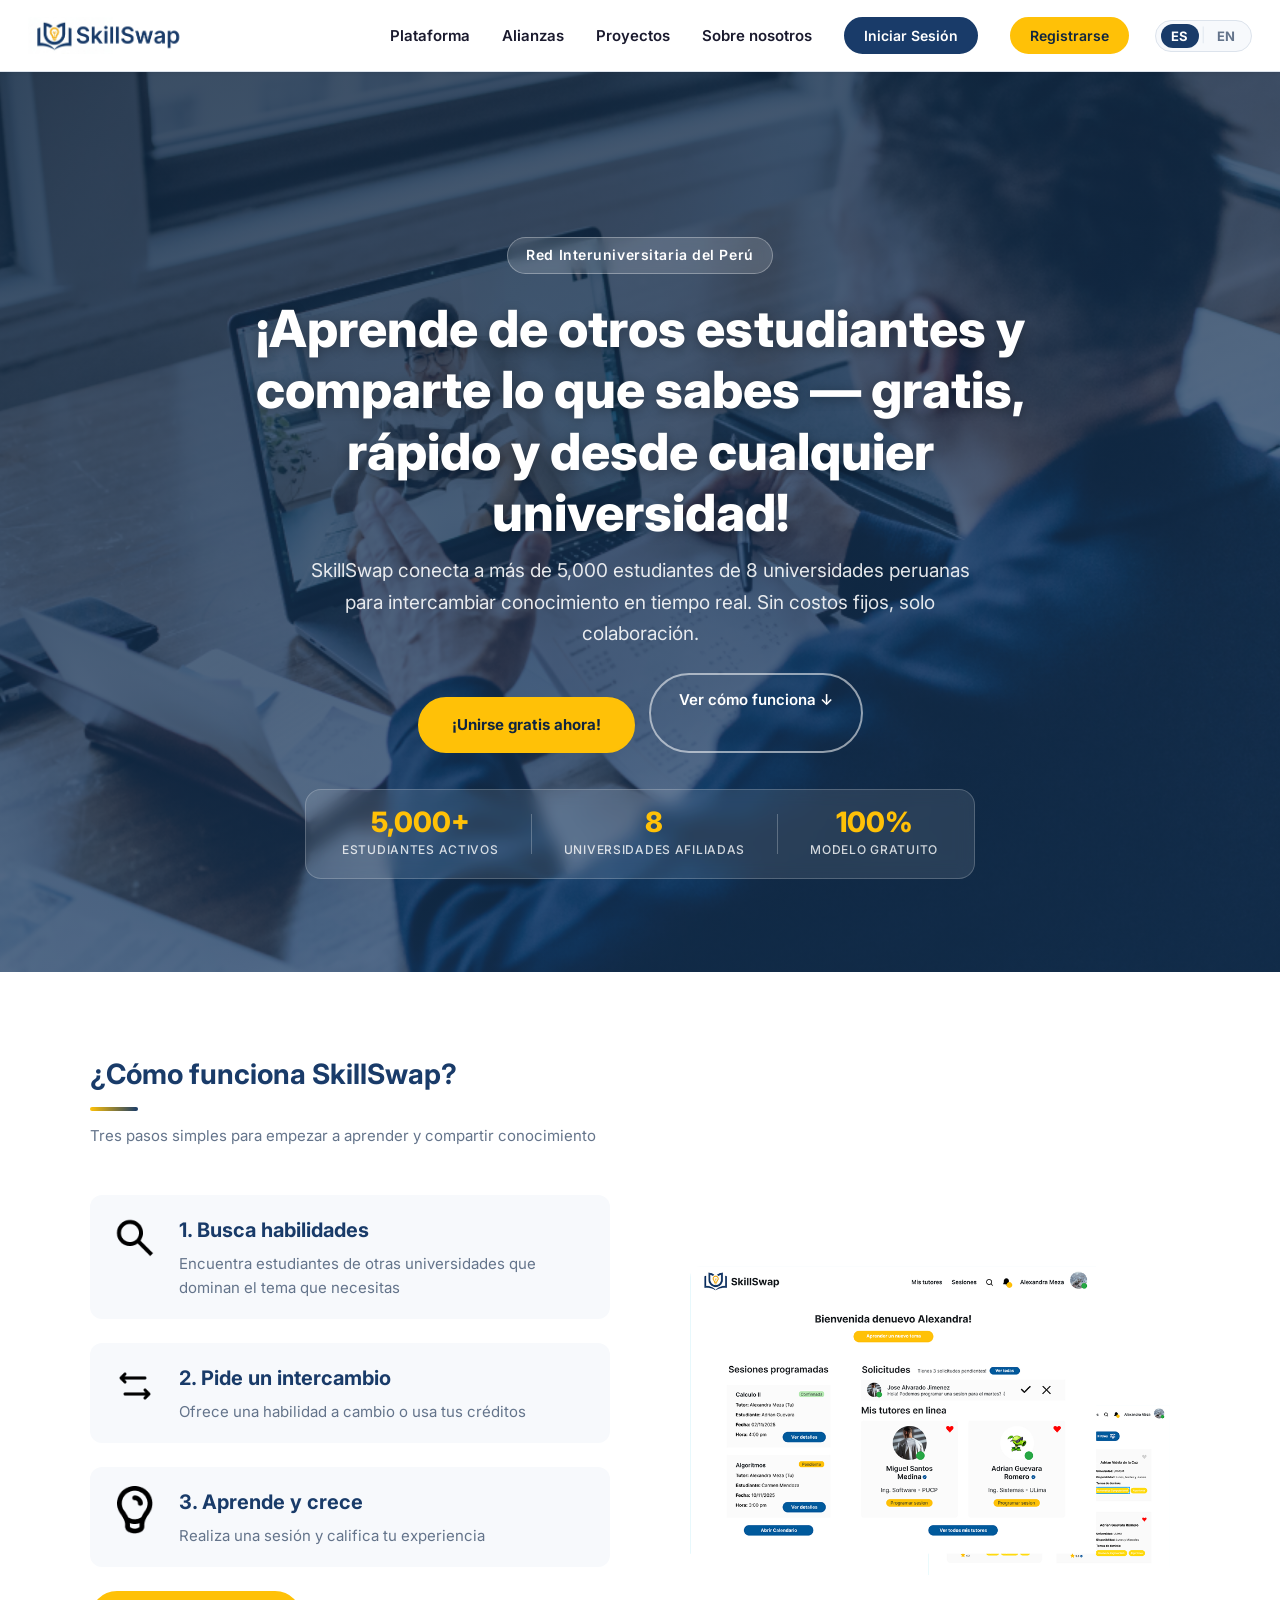
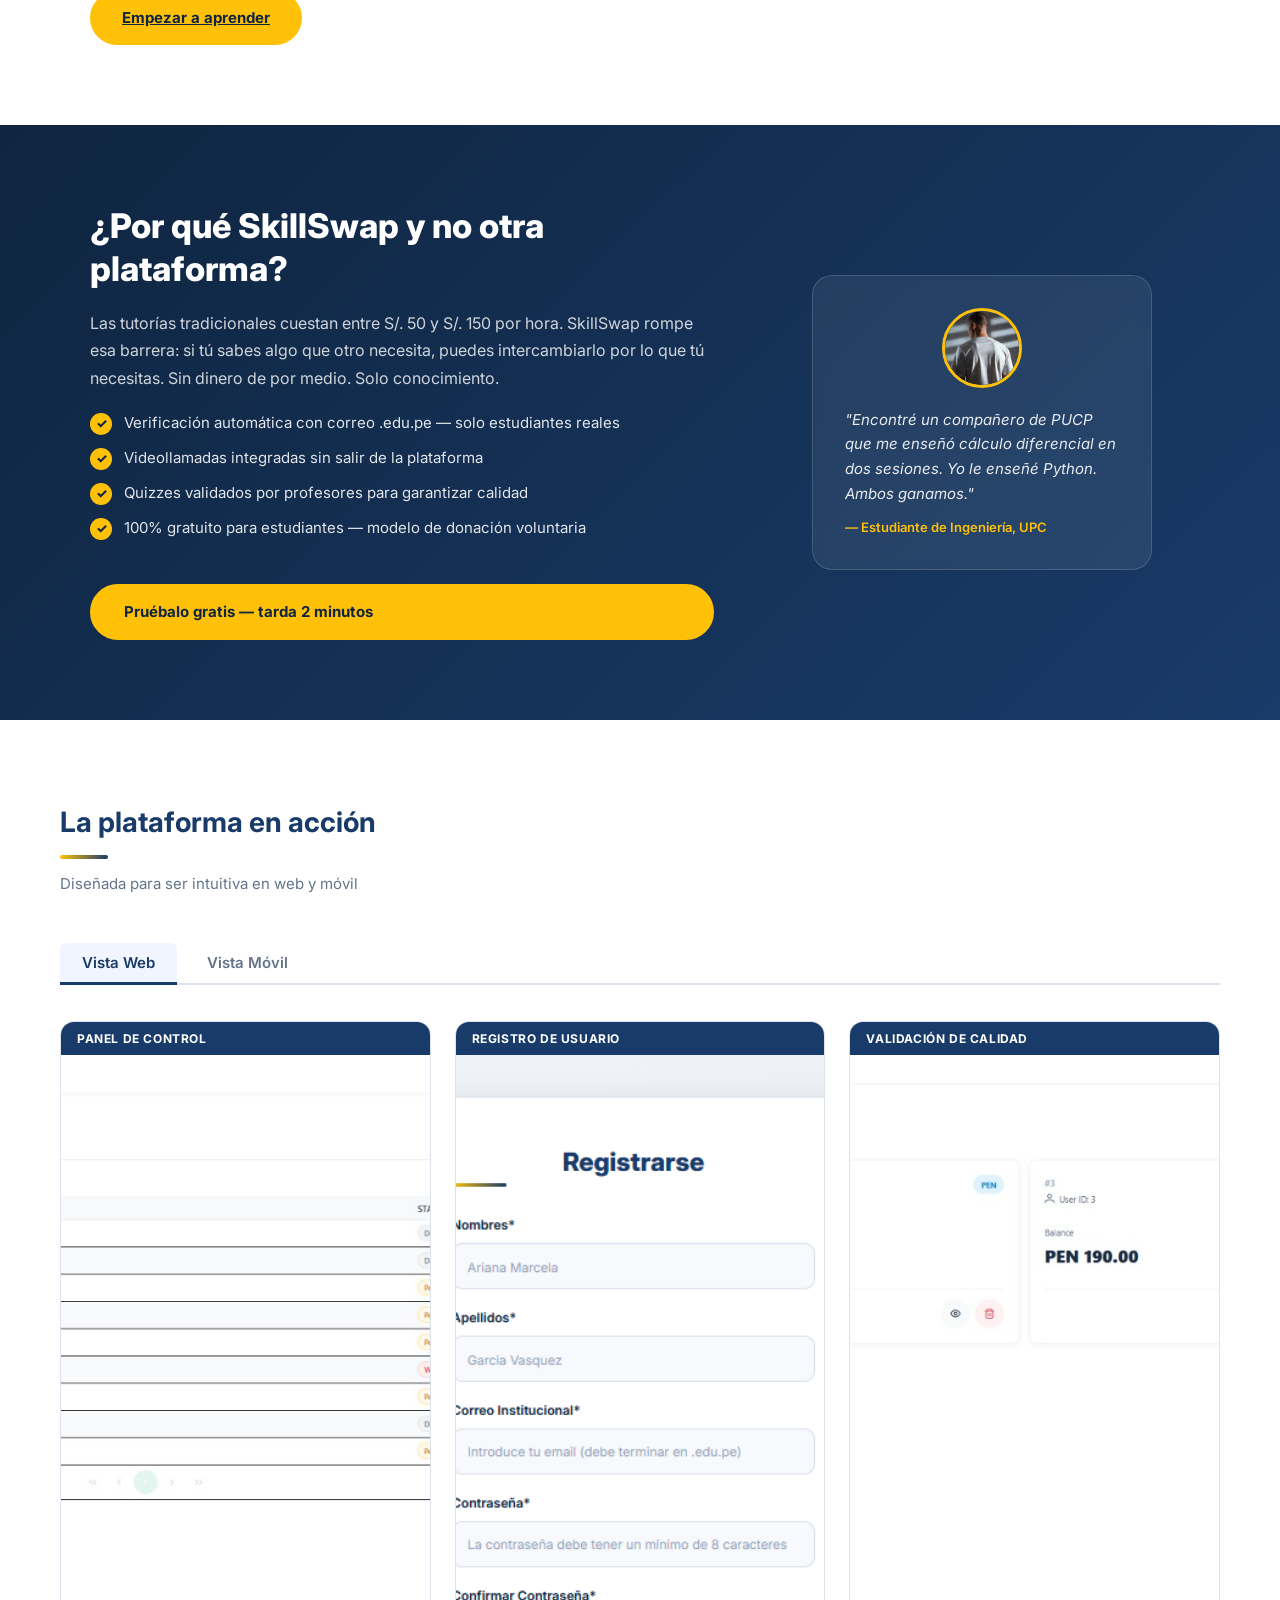
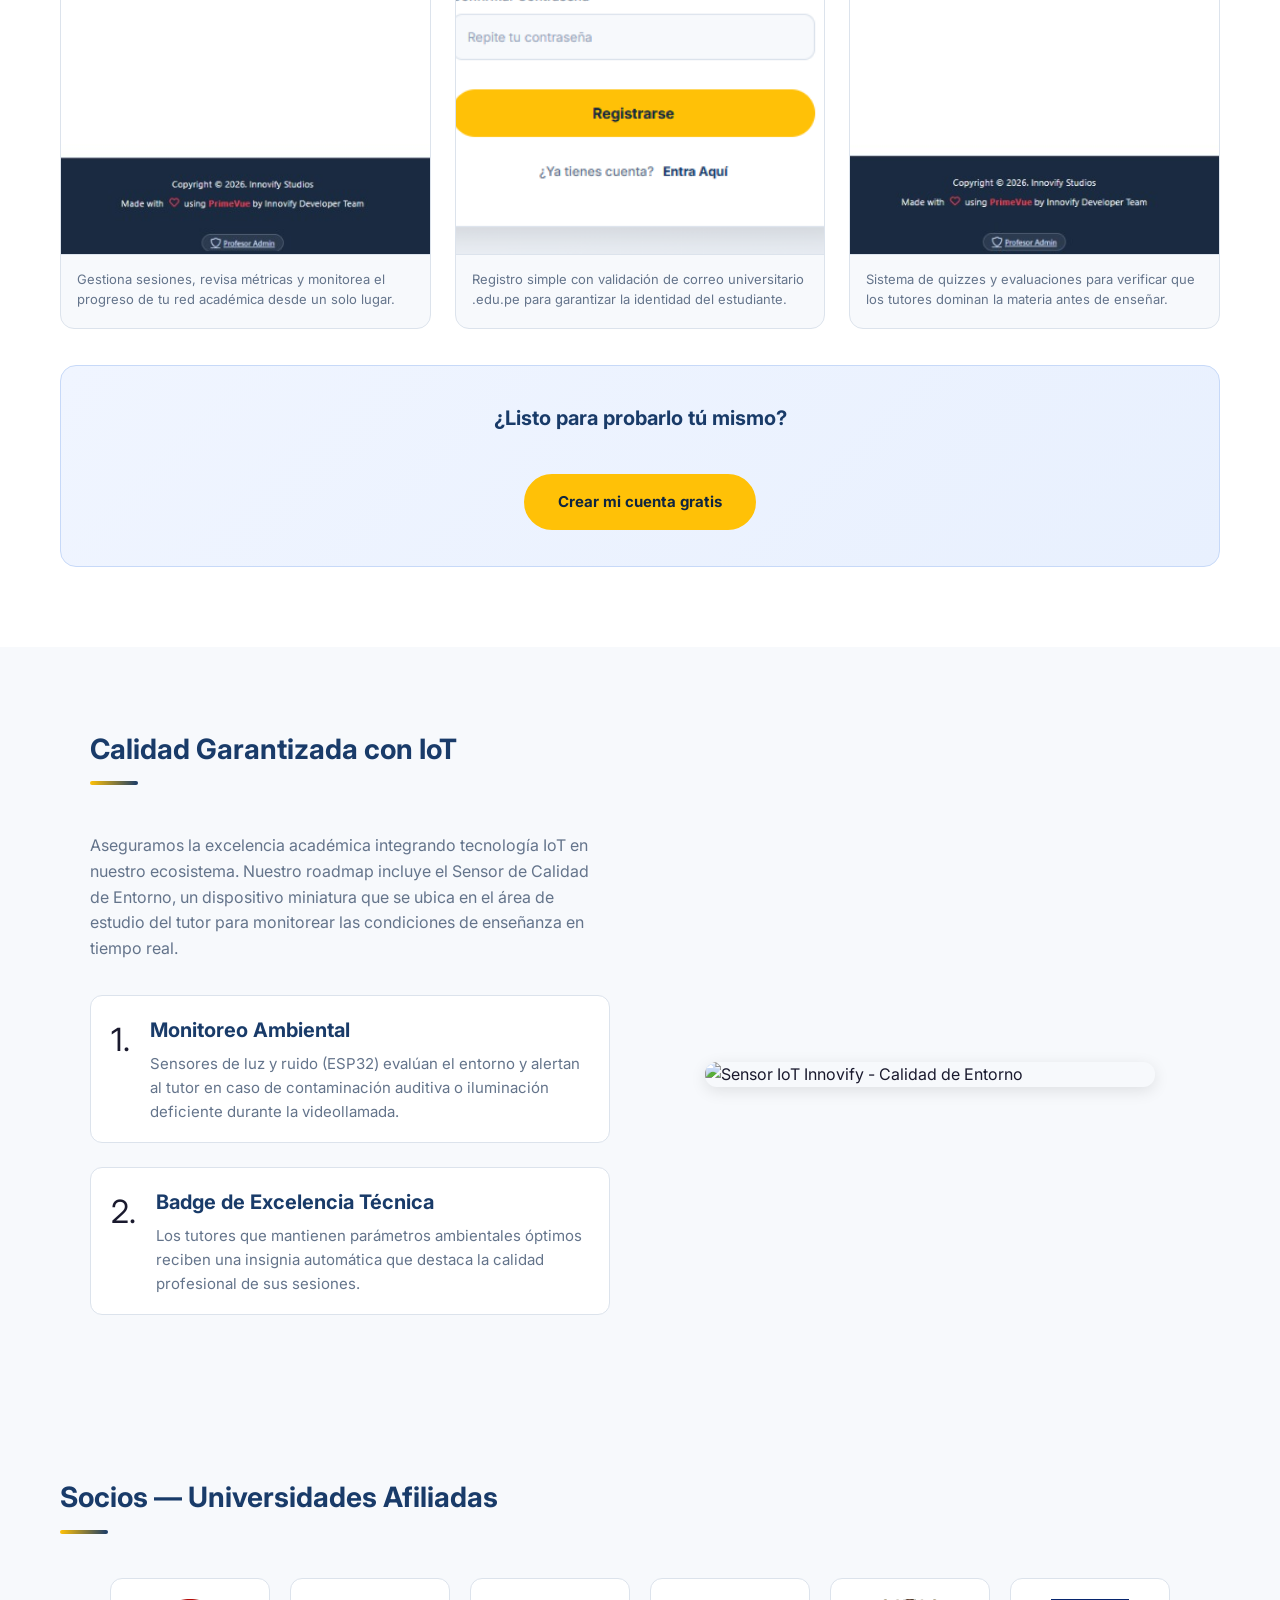
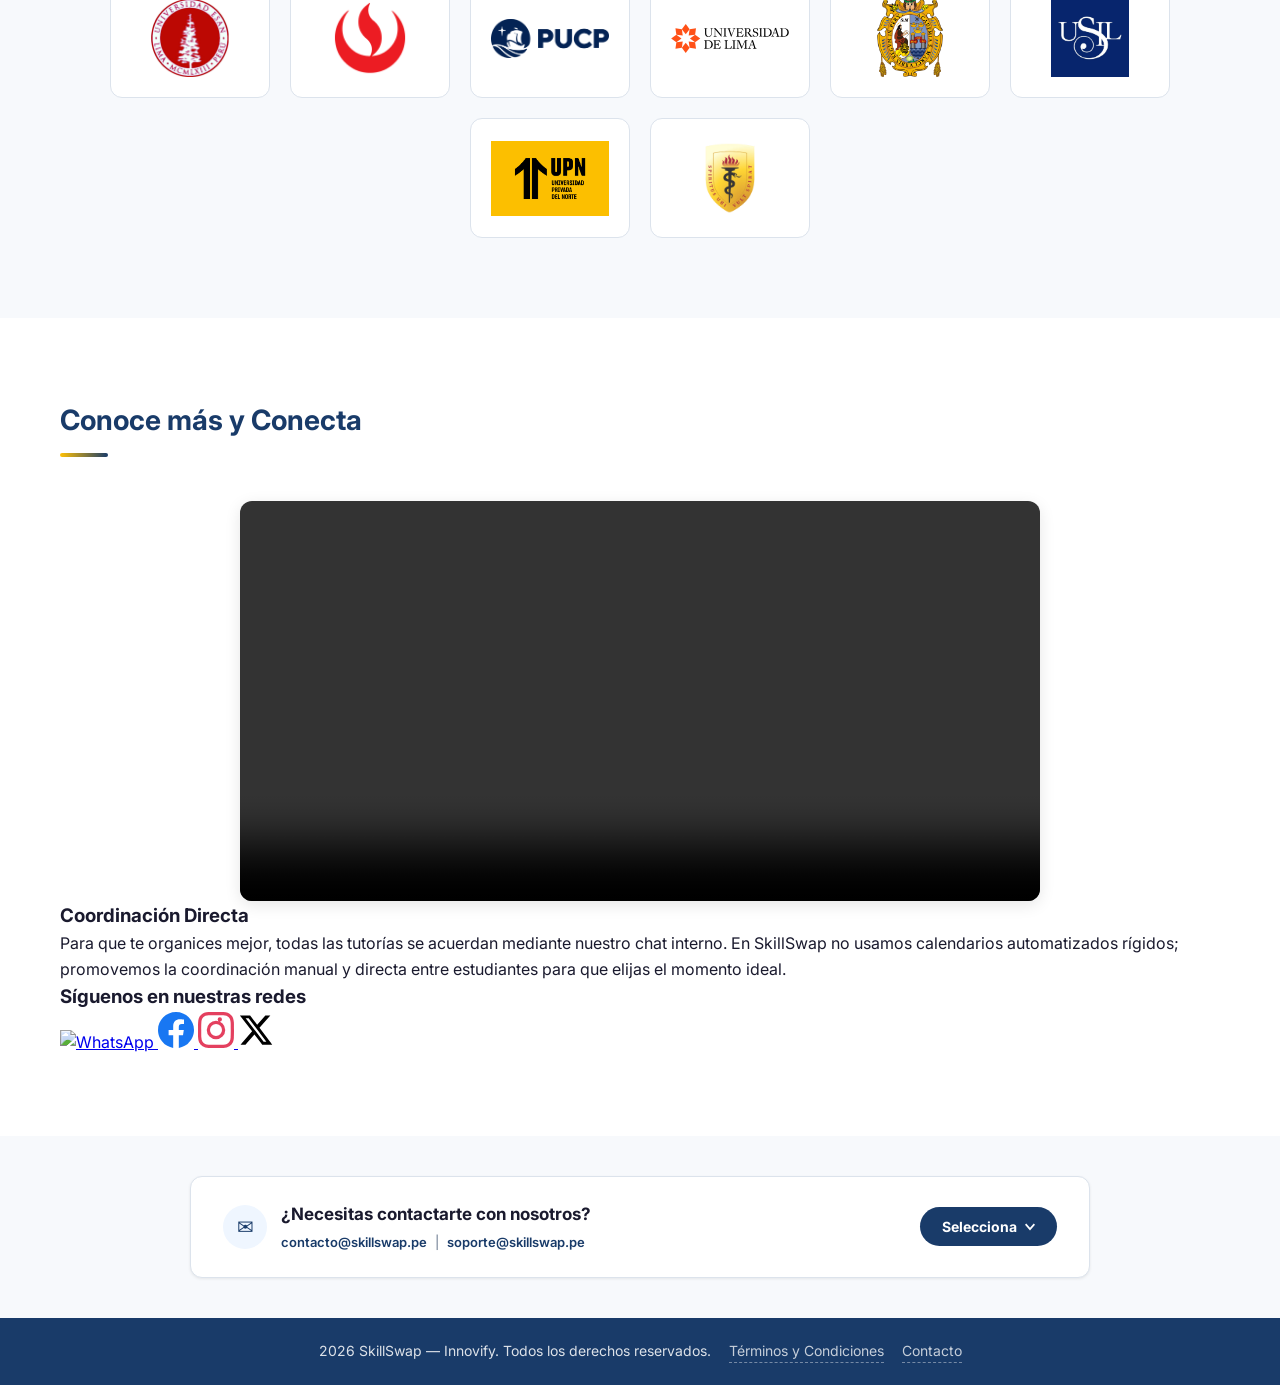
==== public/index.html @ cd964d4b "agregand imagenes" ====
<!DOCTYPE html>
<html lang="es">
  <head>
    <meta charset="UTF-8" />
    <meta name="viewport" content="width=device-width, initial-scale=1.0" />

    <!-- ── SEO Meta Tags ── -->
    <meta name="description" content="Conecta con estudiantes universitarios verificados para recibir tutorías en línea. Red interuniversitaria más grande del Perú." />
    <meta name="keywords" content="tutorías, intercambio de conocimiento, estudiantes universitarios, SkillSwap, Perú, aprendizaje colaborativo" />
    <meta name="author" content="Innovify" />

    <!-- ── SEO Bilingüe: hreflang (US35) ── -->
    <link rel="alternate" hreflang="es" href="index.html" />
    <link rel="alternate" hreflang="en" href="index.html" />
    <link rel="alternate" hreflang="x-default" href="index.html" />

    <link rel="stylesheet" href="assets/styles/index_stylesheet.css" />
    <link rel="stylesheet" href="assets/styles/screenshots_stylesheet.css" />
    <link rel="icon" href="favicon.ico" type="image/x-icon" />
    <title>SkillSwap | La Red Interuniversitaria Más Grande del Perú</title>
  </head>
  <body>

    <!-- ═══════════════════════════════════════ NAV ═══════════════════════════════════════ -->
    <nav class="barra-navegacion">

      <!-- Botón menú hamburguesa -->
      <div class="menu-hamburguesa" id="btn-menu" aria-label="Abrir menú" role="button" tabindex="0">
        <span></span>
        <span></span>
        <span></span>
      </div>

      <!-- Logo -->
      <div class="logo">
        <a href="index.html">
          <img src="assets/images/SkillSwap_logo.png" alt="Logo SkillSwap" />
        </a>
      </div>

      <!-- Menú principal -->
      <div class="menu-horizontal">
        <ul class="menu-horizontal-opciones">

          <li><a href="#seccion-screenshots" data-i18n="nav-plataforma">Plataforma</a></li>
          <li><a href="sites/partnerships.html"   data-i18n="nav-alianzas">Alianzas</a></li>
          <li><a href="sites/proyects.html"  data-i18n="nav-proyectos">Proyectos</a></li>
          <li><a href="sites/aboutUs.html" data-i18n="nav-sobre-nosotros">Sobre nosotros</a></li>

          <li>
            <a href="sites/login.html">
              <button class="btn-iniciarsesion" data-i18n="nav-login">Iniciar Sesión</button>
            </a>
          </li>
          <li>
            <a href="sites/signup.html">
              <button class="btn-registrase" data-i18n="nav-register">Registrarse</button>
            </a>
          </li>

          <!-- ── Selector de Idioma (US35) ── -->
          <li class="lang-switcher-item">
            <div class="lang-switcher" role="group" aria-label="Seleccionar idioma">
              <button class="lang-btn active" data-lang="es" onclick="applyLanguage('es')" aria-label="Español">ES</button>
              <span class="lang-divider">|</span>
              <button class="lang-btn"        data-lang="en" onclick="applyLanguage('en')" aria-label="English">EN</button>
            </div>
          </li>

        </ul>
      </div>
    </nav>

    <!-- ═══════════════════════════════════════ SECCIÓN 1 — HERO ═══════════════════════════════════════ -->
    <section class="seccion-llamado-accion">
      <div class="hero-badge" data-i18n="hero-badge"> Red Interuniversitaria del Perú</div>
      <h1 class="llamado-accion-texto" data-i18n="hero-title">
        ¡Aprende de otros estudiantes y comparte lo que sabes — gratis, rápido y desde cualquier universidad!
      </h1>
      <p class="hero-subtitulo" data-i18n="hero-subtitle">
        SkillSwap conecta a más de 5,000 estudiantes de 8 universidades peruanas para intercambiar conocimiento en tiempo real. Sin costos fijos, solo colaboración.
      </p>
      <div class="hero-cta-group">
        <a href="sites/signup.html" class="llamado-accion-boton" data-i18n="hero-btn">
          ¡Unirse gratis ahora!
        </a>
        <a href="#seccion-screenshots" class="hero-btn-secundario" data-i18n="hero-btn-sec">
          Ver cómo funciona ↓
        </a>
      </div>
      <div class="hero-stats">
        <div class="stat-item">
          <span class="stat-number">5,000+</span>
          <span class="stat-label" data-i18n="stat-students">Estudiantes activos</span>
        </div>
        <div class="stat-divider"></div>
        <div class="stat-item">
          <span class="stat-number">8</span>
          <span class="stat-label" data-i18n="stat-universities">Universidades afiliadas</span>
        </div>
        <div class="stat-divider"></div>
        <div class="stat-item">
          <span class="stat-number">100%</span>
          <span class="stat-label" data-i18n="stat-free">Modelo gratuito</span>
        </div>
      </div>
    </section>

    <!-- ═══════════════════════════════════════ SECCIÓN 2 — SOBRE NOSOTROS / CÓMO FUNCIONA ═══════════════════════════════════════ -->
    <section class="seccion-nosotros">
      <div class="division-general-nosotros">

        <div class="titulo-seccion">
          <h2 class="nosotros-titulo" data-i18n="about-title">¿Cómo funciona SkillSwap?</h2>
          <div class="titulo-decorador"></div>
          <p class="seccion-subtitulo" data-i18n="about-subtitle">Tres pasos simples para empezar a aprender y compartir conocimiento</p>
        </div>

        <div class="division-contenido-row">

          <div class="division-nosotros-txt">

            <!-- PASO 1 — Busca habilidades (faltaba en versión anterior) -->
            <div class="elementos-nosotros-txt">
              <div class="ns-icono">
                <img src="assets/images/imagen-lupa.png" alt="Busca habilidades — lupa" />
              </div>
              <div class="ns-texto">
                <h3 data-i18n="about-skill1-title">1. Busca habilidades</h3>
                <p data-i18n="about-skill1-desc">Encuentra estudiantes de otras universidades que dominan el tema que necesitas</p>
              </div>
            </div>

            <!-- PASO 2 -->
            <div class="elementos-nosotros-txt">
              <div class="ns-icono">
                <img src="assets/images/imagen-intercambio.png" alt="Intercambio — dos flechas" />
              </div>
              <div class="ns-texto">
                <h3 data-i18n="about-skill2-title">2. Pide un intercambio</h3>
                <p data-i18n="about-skill2-desc">Ofrece una habilidad a cambio o usa tus créditos</p>
              </div>
            </div>

            <!-- PASO 3 -->
            <div class="elementos-nosotros-txt">
              <div class="ns-icono">
                <img src="assets/images/imagen-foco.png" alt="Foco — aprender y crecer" />
              </div>
              <div class="ns-texto">
                <h3 data-i18n="about-skill3-title">3. Aprende y crece</h3>
                <p data-i18n="about-skill3-desc">Realiza una sesión y califica tu experiencia</p>
              </div>
            </div>

            <a href="sites/signup.html" class="llamado-accion-boton2" data-i18n="about-btn">
              Empezar a aprender
            </a>
          </div>

          <div class="division-nosotros-ima">
            <img src="assets/images/imagen-derecha-seccion.png"
                 alt="Pantallas de la plataforma SkillSwap" />
          </div>

        </div>
      </div>
    </section>

    <!-- ═══════════════════════════════════════ SECCIÓN — PITCH / VALOR ═══════════════════════════════════════ -->
    <section class="seccion-pitch">
      <div class="pitch-contenido">
        <div class="pitch-texto">
          <h2 data-i18n="pitch-title">¿Por qué SkillSwap y no otra plataforma?</h2>
          <p data-i18n="pitch-desc">
            Las tutorías tradicionales cuestan entre S/. 50 y S/. 150 por hora. SkillSwap rompe esa barrera: si tú sabes algo que otro necesita, puedes intercambiarlo por lo que tú necesitas. Sin dinero de por medio. Solo conocimiento.
          </p>
          <ul class="pitch-lista">
            <li>
              <span class="pitch-check">✓</span>
              <span data-i18n="pitch-item1">Verificación automática con correo <strong>.edu.pe</strong> — solo estudiantes reales</span>
            </li>
            <li>
              <span class="pitch-check">✓</span>
              <span data-i18n="pitch-item2">Videollamadas integradas sin salir de la plataforma</span>
            </li>
            <li>
              <span class="pitch-check">✓</span>
              <span data-i18n="pitch-item3">Quizzes validados por profesores para garantizar calidad</span>
            </li>
            <li>
              <span class="pitch-check">✓</span>
              <span data-i18n="pitch-item4">100% gratuito para estudiantes — modelo de donación voluntaria</span>
            </li>
          </ul>
          <a href="sites/signup.html" class="llamado-accion-boton" data-i18n="pitch-btn">
            Pruébalo gratis — tarda 2 minutos
          </a>
        </div>
        <div class="pitch-imagen">
          <div class="pitch-card">
            <img src="assets/images/ima-chico2.png" alt="Tutor usando SkillSwap" class="pitch-avatar" />
            <div class="pitch-quote">
              <p data-i18n="pitch-quote">"Encontré un compañero de PUCP que me enseñó cálculo diferencial en dos sesiones. Yo le enseñé Python. Ambos ganamos."</p>
              <span class="pitch-quote-autor" data-i18n="pitch-quote-author">— Estudiante de Ingeniería, UPC</span>
            </div>
          </div>
        </div>
      </div>
    </section>

    <!-- ═══════════════════════════════════════ SECCIÓN — SCREENSHOTS DE LA APP ═══════════════════════════════════════ -->
    <section class="seccion-screenshots" id="seccion-screenshots">
      <div class="screenshots-contenedor">

        <div class="titulo-seccion">
          <h2 class="screenshots-titulo" data-i18n="screenshots-title">La plataforma en acción</h2>
          <div class="titulo-decorador"></div>
          <p class="seccion-subtitulo" data-i18n="screenshots-subtitle">Diseñada para ser intuitiva en web y móvil</p>
        </div>

        <!-- Tabs de navegación entre vistas -->
        <div class="screenshots-tabs" role="tablist">
          <button class="tab-btn active" data-tab="web" data-i18n="tab-web" role="tab" aria-selected="true">Vista Web</button>
          <button class="tab-btn" data-tab="movil" data-i18n="tab-movil" role="tab" aria-selected="false">Vista Móvil</button>
        </div>

        <!-- Panel Web -->
        <div class="screenshots-panel active" id="panel-web">
          <div class="screenshots-grid">

            <div class="screenshot-card">
              <div class="screenshot-etiqueta" data-i18n="ss-dashboard">Panel de control</div>
              <img src="assets/images/dashboard-profesor-admin.png"
                   alt="Dashboard de coordinador — vista web"
                   loading="lazy" />
              <p class="screenshot-desc" data-i18n="ss-dashboard-desc">Gestiona sesiones, revisa métricas y monitorea el progreso de tu red académica desde un solo lugar.</p>
            </div>

            <div class="screenshot-card">
              <div class="screenshot-etiqueta" data-i18n="ss-registro">Registro de usuario</div>
              <img src="assets/images/register-user-lp.png" 
                   alt="Pantalla de registro — vista web"
                   loading="lazy"  />
              <p class="screenshot-desc" data-i18n="ss-registro-desc">Registro simple con validación de correo universitario .edu.pe para garantizar la identidad del estudiante.</p>
            </div>

            <div class="screenshot-card">
              <div class="screenshot-etiqueta" data-i18n="ss-validacion">Validación de calidad</div>
              <img src="assets/images/quality-validation.png"
                   alt="Validación de calidad — vista web"
                   loading="lazy" />
              <p class="screenshot-desc" data-i18n="ss-validacion-desc">Sistema de donaciones voluntarias para recompensar a los tutores por su contribución.</p>
            </div>

          </div>
        </div>

        <!-- Panel Móvil -->
        <div class="screenshots-panel" id="panel-movil">
          <div class="screenshots-grid screenshots-grid-movil">

            <div class="screenshot-card screenshot-card-movil">
              <div class="screenshot-etiqueta" data-i18n="ss-dashboard-m">Dashboard móvil</div>
              <img src="assets/images/quality-validation2.png"
                   alt="Dashboard móvil — coordinador"
                   loading="lazy" />
              <p class="screenshot-desc" data-i18n="ss-dashboard-m-desc">Accede a tu panel de control desde cualquier dispositivo con diseño adaptable.</p>
            </div>

            <div class="screenshot-card screenshot-card-movil">
              <div class="screenshot-etiqueta" data-i18n="ss-registro-m">Registro móvil</div>
              <img src="assets/images/register-responsive.png"
                   alt="Registro móvil"
                   loading="lazy" />
              <p class="screenshot-desc" data-i18n="ss-registro-m-desc">Regístrate en menos de 2 minutos desde tu celular con tu correo universitario.</p>
            </div>

            <div class="screenshot-card screenshot-card-movil">
              <div class="screenshot-etiqueta" data-i18n="ss-validacion-m">Validación móvil</div>
              <img src="assets/images/wallet-responsive.png"
                   alt="Validación móvil"
                   loading="lazy" />
              <p class="screenshot-desc" data-i18n="ss-validacion-m-desc">Sistema de donaciones voluntarias para recompensar a los tutores por su contribución.</p>
            </div>

          </div>
        </div>

        <!-- CTA dentro de screenshots -->
        <div class="screenshots-cta">
          <p data-i18n="screenshots-cta-txt">¿Listo para probarlo tú mismo?</p>
          <a href="sites/signup.html" class="llamado-accion-boton" data-i18n="screenshots-cta-btn">
            Crear mi cuenta gratis
          </a>
        </div>

      </div>
    </section>

    <!-- ═══════════════════════════════════════ SECCIÓN — IoT ═══════════════════════════════════════ -->
    <section class="seccion-iot">
      <div class="division-general-iot">
        <div class="titulo-seccion">
          <h2 class="iot-titulo" data-i18n="iot-title">Calidad Garantizada con IoT</h2>
          <div class="titulo-decorador"></div>
        </div>

        <div class="division-contenido-row-iot">
          <div class="division-iot-txt">
            <p class="iot-desc" data-i18n="iot-desc">
              Aseguramos la excelencia académica integrando tecnología IoT en nuestro ecosistema. Nuestro roadmap incluye el Sensor de Calidad de Entorno, un dispositivo miniatura que se ubica en el área de estudio del tutor para monitorear las condiciones de enseñanza en tiempo real.
            </p>

            <div class="elementos-iot-txt">
              <div class="ns-icono">
                <span style="font-size: 32px;">1.</span>
              </div>
              <div class="ns-texto">
                <h3 data-i18n="iot-feature1-title">Monitoreo Ambiental</h3>
                <p data-i18n="iot-feature1-desc">Sensores de luz y ruido (ESP32) evalúan el entorno y alertan al tutor en caso de contaminación auditiva o iluminación deficiente durante la videollamada.</p>
              </div>
            </div>

            <div class="elementos-iot-txt">
              <div class="ns-icono">
                <span style="font-size: 32px;">2.</span>
              </div>
              <div class="ns-texto">
                <h3 data-i18n="iot-feature2-title">Badge de Excelencia Técnica</h3>
                <p data-i18n="iot-feature2-desc">Los tutores que mantienen parámetros ambientales óptimos reciben una insignia automática que destaca la calidad profesional de sus sesiones.</p>
              </div>
            </div>
          </div>

          <div class="division-iot-ima">
            <img src="assets/images/sensores.png" alt="Sensor IoT Innovify - Calidad de Entorno" />
          </div>
        </div>
      </div>
    </section>

    <!-- ═══════════════════════════════════════ SECCIÓN — SOCIOS ═══════════════════════════════════════ -->
    <section class="seccion-socios">
      <div class="titulo-seccion">
        <h2 class="socios-titulo-h" data-i18n="partners-title">Socios — Universidades Afiliadas</h2>
        <div class="titulo-decorador"></div>
      </div>
      <div class="socios-logos">
        <div class="socios-logos-row">
          <a href="https://www.esan.edu.pe" target="_blank" rel="noopener">
            <div class="socio-logo"><img src="assets/images/esan_logo2.png" alt="ESAN"></div>
          </a>
          <a href="https://www.upc.edu.pe" target="_blank" rel="noopener">
            <div class="socio-logo"><img src="assets/images/upc_logo.png" alt="UPC"></div>
          </a>
          <a href="https://www.pucp.edu.pe" target="_blank" rel="noopener">
            <div class="socio-logo"><img src="assets/images/pucp_logo.png" alt="PUCP"></div>
          </a>
          <a href="https://www.ulima.edu.pe" target="_blank" rel="noopener">
            <div class="socio-logo"><img src="assets/images/u_lima_logo.svg" alt="ULIMA"></div>
          </a>
          <a href="https://www.unmsm.edu.pe" target="_blank" rel="noopener">
            <div class="socio-logo"><img src="assets/images/unmsm_logo.png" alt="UNMSM"></div>
          </a>
          <a href="https://www.usil.edu.pe" target="_blank" rel="noopener">
            <div class="socio-logo"><img src="assets/images/usil_logo.jpg" alt="USIL"></div>
          </a>
          <a href="https://www.upn.edu.pe" target="_blank" rel="noopener">
            <div class="socio-logo"><img src="assets/images/upn_logo.png" alt="UPN"></div>
          </a>
          <a href="https://www.cayetano.edu.pe" target="_blank" rel="noopener">
            <div class="socio-logo"><img src="assets/images/cayetano_logo.jpg" alt="Cayetano Heredia"></div>
          </a>
        </div>
      </div>
    </section>

    <!-- ═══════════════════════════════════════ SECCIÓN — VIDEO + REDES ═══════════════════════════════════════ -->
    <section class="seccion-atp">
      <div class="titulo-seccion">
        <h2 class="atp-titulo-h" data-i18n="atp-title">Conoce más y Conecta</h2>
        <div class="titulo-decorador"></div>
      </div>

      <div class="contenido-atp-grid">

        <div class="div-video-atp">
          <video src="assets/videos/video-atp.mp4" controls muted></video>
        </div>

        <div class="div-info-atp">

          <div class="atp-coordinacion">
            <h3 data-i18n="atp-chat-title">Coordinación Directa</h3>
            <p data-i18n="atp-chat-desc">
              Para que te organices mejor, todas las tutorías se acuerdan mediante nuestro chat interno. En SkillSwap no usamos calendarios automatizados rígidos; promovemos la coordinación manual y directa entre estudiantes para que elijas el momento ideal.
            </p>
          </div>

          <div class="atp-redes">
            <h3 data-i18n="atp-social-title">Síguenos en nuestras redes</h3>
            <div class="redes-iconos">
              <a href="https://wa.me/51999999999" aria-label="WhatsApp SkillSwap" target="_blank" rel="noopener">
                <img src="https://img.logo.dev/whatsapp.com?token=pk_Q6aUpdb8ROK6cfI9i55zOQ&retina=true" alt="WhatsApp" width="36" height="36">
              </a>
              <a href="https://facebook.com/skillswapperu" aria-label="Facebook SkillSwap" target="_blank" rel="noopener">
                <svg width="36" height="36" viewBox="0 0 24 24" fill="#1877F2" xmlns="http://www.w3.org/2000/svg"><path d="M24 12.073c0-6.627-5.373-12-12-12s-12 5.373-12 12c0 5.99 4.388 10.954 10.125 11.854v-8.385H7.078v-3.469h3.047V9.43c0-3.007 1.792-4.669 4.533-4.669 1.312 0 2.686.235 2.686.235v2.953H15.83c-1.491 0-1.956.925-1.956 1.874v2.25h3.328l-.532 3.469h-2.796v8.385C19.612 23.027 24 18.062 24 12.073z"/></svg>
              </a>
              <a href="https://instagram.com/skillswapperu" aria-label="Instagram SkillSwap" target="_blank" rel="noopener">
                <svg width="36" height="36" viewBox="0 0 24 24" fill="#E4405F" xmlns="http://www.w3.org/2000/svg"><path d="M12 2.163c3.204 0 3.584.012 4.85.07 3.252.148 4.771 1.691 4.919 4.919.058 1.265.069 1.645.069 4.849 0 3.205-.012 3.584-.069 4.849-.149 3.225-1.664 4.771-4.919 4.919-1.266.058-1.644.07-4.85.07-3.204 0-3.584-.012-4.849-.07-3.26-.149-4.771-1.699-4.919-4.92-.058-1.265-.07-1.644-.07-4.849 0-3.204.013-3.583.07-4.849.149-3.227 1.664-4.771 4.919-4.919 1.266-.057 1.645-.069 4.849-.069zM12 0C8.741 0 8.333.014 7.053.072 2.695.272.273 2.69.073 7.052.014 8.333 0 8.741 0 12c0 3.259.014 3.668.072 4.948.2 4.358 2.618 6.78 6.98 6.98C8.333 23.986 8.741 24 12 24c3.259 0 3.668-.014 4.948-.072 4.354-.2 6.782-2.618 6.979-6.98.059-1.28.073-1.689.073-4.948 0-3.259-.014-3.667-.072-4.947-.196-4.354-2.617-6.78-6.979-6.98C15.668.014 15.259 0 12 0zm0 5.838a6.162 6.162 0 100 12.324 6.162 6.162 0 000-12.324zM12 16a4 4 0 110-8 4 4 0 010 8zm3.98-10.98a1.44 1.44 0 11-2.88 0 1.44 1.44 0 012.88 0z"/></svg>
              </a>
              <a href="https://x.com/skillswapperu" aria-label="X / Twitter SkillSwap" target="_blank" rel="noopener">
                <svg width="36" height="36" viewBox="0 0 24 24" fill="#000000" xmlns="http://www.w3.org/2000/svg"><path d="M18.244 2.25h3.308l-7.227 8.26 8.502 11.24H16.17l-5.214-6.817L4.99 21.75H1.68l7.73-8.835L1.254 2.25H8.08l4.713 6.231zm-1.161 17.52h1.833L7.084 4.126H5.117z"/></svg>
              </a>
            </div>
          </div>

        </div>
      </div>
    </section>

    <!-- ═══════════════════════════════════════ SECCIÓN — CONTACTO ═══════════════════════════════════════ -->
    <section class="contact-section">
      <div class="contact-bar">

        <div class="contact-bar-info">
          <div class="contact-icon">✉</div>
          <div>
            <h3 data-i18n="contact-title">¿Necesitas contactarte con nosotros?</h3>
            <p class="contact-email">
              <a href="mailto:contacto@skillswap.pe" data-i18n="contact-email">contacto@skillswap.pe</a>
              &nbsp;|&nbsp;
              <a href="mailto:soporte@skillswap.pe" data-i18n="contact-soporte">soporte@skillswap.pe</a>
            </p>
          </div>
        </div>

        <div class="dropdown-container">
          <button class="contact-button">
            <span data-i18n="contact-btn">Selecciona</span>
            <svg width="10" height="10" viewBox="0 0 38 27" fill="none" xmlns="http://www.w3.org/2000/svg">
              <path fill-rule="evenodd" clip-rule="evenodd" d="M4.75 0L19 16.2L33.25 0L38 5.4L19 27L0 5.4L4.75 0Z" fill="currentColor"/>
            </svg>
          </button>
          <div class="dropdown-menu">
            <a href="sites/alliances.html" data-i18n="contact-alianzas">Alianzas</a>
            <a href="sites/proyects.html" data-i18n="contact-proyectos">Proyectos</a>
            <a href="mailto:contacto@skillswap.pe" data-i18n="contact-email-link">Enviar email</a>
          </div>
        </div>

      </div>
    </section>

    <!-- ═══════════════════════════════════════ FOOTER ═══════════════════════════════════════ -->
    <footer>
      <div class="seccion-footer">
        <p>
          <span data-i18n="footer-text">2026 SkillSwap — Innovify. Todos los derechos reservados.</span>
          <a href="archivos/TerminosCondiciones.pdf" class="terminos-condiciones" data-i18n="footer-terms">
            Términos y Condiciones
          </a>
          <a href="mailto:contacto@skillswap.pe" class="terminos-condiciones" data-i18n="footer-contact">
            Contacto
          </a>
        </p>
      </div>
    </footer>

    <!-- ═══════════════════════════════════════ SCRIPTS ═══════════════════════════════════════ -->

    <!-- Script menú hamburguesa -->
    <script>
      const btnMenu = document.getElementById('btn-menu');
      const menu = document.querySelector('.barra-navegacion .menu-horizontal');

      btnMenu.addEventListener('click', () => {
        menu.classList.toggle('activo');
      });
    </script>

    <!-- Script Tabs Screenshots -->
    <script>
      document.querySelectorAll('.tab-btn').forEach(btn => {
        btn.addEventListener('click', () => {
          // Actualizar botones
          document.querySelectorAll('.tab-btn').forEach(b => {
            b.classList.remove('active');
            b.setAttribute('aria-selected', 'false');
          });
          btn.classList.add('active');
          btn.setAttribute('aria-selected', 'true');

          // Actualizar paneles
          document.querySelectorAll('.screenshots-panel').forEach(p => p.classList.remove('active'));
          const target = btn.getAttribute('data-tab');
          document.getElementById('panel-' + target).classList.add('active');
        });
      });
    </script>

    <!-- ── Script i18n — US35 ── -->
    <script>
      const translations = {
        es: {
          /* Página */
          "page-title":       "SkillSwap | La Red Interuniversitaria Más Grande del Perú",
          "meta-description": "Conecta con estudiantes universitarios verificados para recibir tutorías en línea. Red interuniversitaria más grande del Perú.",

          /* Navbar */
          "nav-plataforma":     "Plataforma",
          "nav-alianzas":       "Alianzas",
          "nav-proyectos":      "Proyectos",
          "nav-sobre-nosotros": "Sobre nosotros",
          "nav-login":          "Iniciar Sesión",
          "nav-register":       "Registrarse",

          /* Hero */
          "hero-badge":    " Red Interuniversitaria del Perú",
          "hero-title":    "¡Aprende de otros estudiantes y comparte lo que sabes — gratis, rápido y desde cualquier universidad!",
          "hero-subtitle": "SkillSwap conecta a más de 5,000 estudiantes de 8 universidades peruanas para intercambiar conocimiento en tiempo real. Sin costos fijos, solo colaboración.",
          "hero-btn":      "¡Unirse gratis ahora!",
          "hero-btn-sec":  "Ver cómo funciona ↓",
          "stat-students":     "Estudiantes activos",
          "stat-universities": "Universidades afiliadas",
          "stat-free":         "Modelo gratuito",

          /* Sobre nosotros */
          "about-title":        "¿Cómo funciona SkillSwap?",
          "about-subtitle":     "Tres pasos simples para empezar a aprender y compartir conocimiento",
          "about-skill1-title": "1. Busca habilidades",
          "about-skill1-desc":  "Encuentra estudiantes de otras universidades que dominan el tema que necesitas",
          "about-skill2-title": "2. Pide un intercambio",
          "about-skill2-desc":  "Ofrece una habilidad a cambio o usa tus créditos",
          "about-skill3-title": "3. Aprende y crece",
          "about-skill3-desc":  "Realiza una sesión y califica tu experiencia",
          "about-btn":          "Empezar a aprender",

          /* Pitch */
          "pitch-title":        "¿Por qué SkillSwap y no otra plataforma?",
          "pitch-desc":         "Las tutorías tradicionales cuestan entre S/. 50 y S/. 150 por hora. SkillSwap rompe esa barrera: si tú sabes algo que otro necesita, puedes intercambiarlo por lo que tú necesitas. Sin dinero de por medio. Solo conocimiento.",
          "pitch-item1":        "Verificación automática con correo .edu.pe — solo estudiantes reales",
          "pitch-item2":        "Videollamadas integradas sin salir de la plataforma",
          "pitch-item3":        "Quizzes validados por profesores para garantizar calidad",
          "pitch-item4":        "100% gratuito para estudiantes — modelo de donación voluntaria",
          "pitch-btn":          "Pruébalo gratis — tarda 2 minutos",
          "pitch-quote":        '"Encontré un compañero de PUCP que me enseñó cálculo diferencial en dos sesiones. Yo le enseñé Python. Ambos ganamos."',
          "pitch-quote-author": "— Estudiante de Ingeniería, UPC",

          /* Screenshots */
          "screenshots-title":    "La plataforma en acción",
          "screenshots-subtitle": "Diseñada para ser intuitiva en web y móvil",
          "tab-web":   "Vista Web",
          "tab-movil": "Vista Móvil",
          "ss-dashboard":       "Panel de control",
          "ss-dashboard-desc":  "Gestiona sesiones, revisa métricas y monitorea el progreso de tu red académica desde un solo lugar.",
          "ss-registro":        "Registro de usuario",
          "ss-registro-desc":   "Registro simple con validación de correo universitario .edu.pe para garantizar la identidad del estudiante.",
          "ss-validacion":      "Validación de calidad",
          "ss-validacion-desc": "Sistema de quizzes y evaluaciones para verificar que los tutores dominan la materia antes de enseñar.",
          "ss-dashboard-m":       "Dashboard móvil",
          "ss-dashboard-m-desc":  "Accede a tu panel de control desde cualquier dispositivo con diseño adaptable.",
          "ss-registro-m":        "Registro móvil",
          "ss-registro-m-desc":   "Regístrate en menos de 2 minutos desde tu celular con tu correo universitario.",
          "ss-validacion-m":        "Validación móvil",
          "ss-validacion-m-desc":   "Completa las evaluaciones de calificación desde tu teléfono con la misma facilidad.",
          "screenshots-cta-txt": "¿Listo para probarlo tú mismo?",
          "screenshots-cta-btn": "Crear mi cuenta gratis",

          /* IoT */
          "iot-title":          "Calidad Garantizada con IoT",
          "iot-desc":           "Aseguramos la excelencia académica integrando tecnología IoT en nuestro ecosistema. Nuestro roadmap incluye el Sensor de Calidad de Entorno, un dispositivo miniatura que se ubica en el área de estudio del tutor para monitorear las condiciones de enseñanza en tiempo real.",
          "iot-feature1-title": "Monitoreo Ambiental",
          "iot-feature1-desc":  "Sensores de luz y ruido (ESP32) evalúan el entorno y alertan al tutor en caso de contaminación auditiva o iluminación deficiente durante la videollamada.",
          "iot-feature2-title": "Badge de Excelencia Técnica",
          "iot-feature2-desc":  "Los tutores que mantienen parámetros ambientales óptimos reciben una insignia automática que destaca la calidad profesional de sus sesiones.",

          /* Socios */
          "partners-title": "Socios — Universidades Afiliadas",

          /* Video y Comunidad */
          "atp-title":       "Conoce más y Conecta",
          "atp-chat-title":  "Coordinación Directa",
          "atp-chat-desc":   "Para que te organices mejor, todas las tutorías se acuerdan mediante nuestro chat interno. En SkillSwap no usamos calendarios automatizados rígidos; promovemos la coordinación manual y directa entre estudiantes para que elijas el momento ideal.",
          "atp-social-title": "Síguenos en nuestras redes",

          /* Contacto */
          "contact-title":    "¿Necesitas contactarte con nosotros?",
          "contact-email":    "contacto@skillswap.pe",
          "contact-soporte":  "soporte@skillswap.pe",
          "contact-btn":      "Selecciona",
          "contact-alianzas": "Alianzas",
          "contact-proyectos":"Proyectos",
          "contact-email-link":"Enviar email",

          /* Footer */
          "footer-text":    "2026 SkillSwap — Innovify. Todos los derechos reservados.",
          "footer-terms":   "Términos y Condiciones",
          "footer-contact": "Contacto",
        },

        en: {
          /* Page */
          "page-title":       "SkillSwap | Peru's Largest Inter-University Network",
          "meta-description": "Connect with verified university students for online tutoring sessions. Peru's largest inter-university network.",

          /* Navbar */
          "nav-plataforma":     "Platform",
          "nav-alianzas":       "Alliances",
          "nav-proyectos":      "Projects",
          "nav-sobre-nosotros": "About us",
          "nav-login":          "Log In",
          "nav-register":       "Sign Up",

          /* Hero */
          "hero-badge":    " Peru's Inter-University Network",
          "hero-title":    "Learn from fellow students and share what you know — free, fast, from any university!",
          "hero-subtitle": "SkillSwap connects 5,000+ students from 8 Peruvian universities to exchange knowledge in real time. No fixed costs, just collaboration.",
          "hero-btn":      "Join free now!",
          "hero-btn-sec":  "See how it works ↓",
          "stat-students":     "Active students",
          "stat-universities": "Affiliated universities",
          "stat-free":         "Free model",

          /* About */
          "about-title":        "How does SkillSwap work?",
          "about-subtitle":     "Three simple steps to start learning and sharing knowledge",
          "about-skill1-title": "1. Search for skills",
          "about-skill1-desc":  "Find students from other universities who master the topic you need",
          "about-skill2-title": "2. Request an exchange",
          "about-skill2-desc":  "Offer a skill in return or use your credits",
          "about-skill3-title": "3. Learn and grow",
          "about-skill3-desc":  "Complete a session and rate your experience",
          "about-btn":          "Start learning",

          /* Pitch */
          "pitch-title":        "Why SkillSwap and not another platform?",
          "pitch-desc":         "Traditional tutoring costs between S/. 50 and S/. 150 per hour. SkillSwap breaks that barrier: if you know something someone else needs, you can exchange it for what you need. No money involved. Just knowledge.",
          "pitch-item1":        "Automatic verification with .edu.pe email — real students only",
          "pitch-item2":        "Integrated video calls without leaving the platform",
          "pitch-item3":        "Teacher-validated quizzes to ensure quality",
          "pitch-item4":        "100% free for students — voluntary donation model",
          "pitch-btn":          "Try it free — takes 2 minutes",
          "pitch-quote":        '"I found a classmate at PUCP who taught me differential calculus in two sessions. I taught him Python. We both won."',
          "pitch-quote-author": "— Engineering student, UPC",

          /* Screenshots */
          "screenshots-title":    "The platform in action",
          "screenshots-subtitle": "Designed to be intuitive on web and mobile",
          "tab-web":   "Web View",
          "tab-movil": "Mobile View",
          "ss-dashboard":       "Control panel",
          "ss-dashboard-desc":  "Manage sessions, review metrics and monitor your academic network's progress from one place.",
          "ss-registro":        "User registration",
          "ss-registro-desc":   "Simple registration with .edu.pe university email validation to verify student identity.",
          "ss-validacion":      "Quality validation",
          "ss-validacion-desc": "Quiz and evaluation system to verify tutors master the subject before teaching.",
          "ss-dashboard-m":       "Mobile dashboard",
          "ss-dashboard-m-desc":  "Access your control panel from any device with responsive design.",
          "ss-registro-m":        "Mobile registration",
          "ss-registro-m-desc":   "Sign up in under 2 minutes from your phone with your university email.",
          "ss-validacion-m":        "Mobile validation",
          "ss-validacion-m-desc":   "Complete qualification evaluations from your phone with the same ease.",
          "screenshots-cta-txt": "Ready to try it yourself?",
          "screenshots-cta-btn": "Create my free account",

          /* IoT */
          "iot-title":          "Quality Guaranteed with IoT",
          "iot-desc":           "We ensure academic excellence by integrating IoT technology into our ecosystem. Our roadmap includes the Environment Quality Sensor, a miniature device placed in the tutor's study area to monitor teaching conditions in real time.",
          "iot-feature1-title": "Environmental Monitoring",
          "iot-feature1-desc":  "Light and noise sensors (ESP32) evaluate the environment and alert the tutor in case of noise pollution or poor lighting during the video call.",
          "iot-feature2-title": "Technical Excellence Badge",
          "iot-feature2-desc":  "Tutors who maintain optimal environmental parameters automatically receive a badge highlighting the professional quality of their sessions.",

          /* Partners */
          "partners-title": "Partners — Affiliated Universities",

          /* Video y Comunidad */
          "atp-title":       "Learn more and Connect",
          "atp-chat-title":  "Direct Coordination",
          "atp-chat-desc":   "To help you organize better, all tutoring sessions are arranged through our internal chat. At SkillSwap we do not use rigid automated calendars; we promote direct manual coordination between students so you can choose the ideal time.",
          "atp-social-title": "Follow us on our networks",

          /* Contact */
          "contact-title":    "Need to get in touch with us?",
          "contact-email":    "contacto@skillswap.pe",
          "contact-soporte":  "soporte@skillswap.pe",
          "contact-btn":      "Select",
          "contact-alianzas": "Alliances",
          "contact-proyectos":"Projects",
          "contact-email-link":"Send email",

          /* Footer */
          "footer-text":    "2026 SkillSwap — Innovify. All rights reserved.",
          "footer-terms":   "Terms and Conditions",
          "footer-contact": "Contact",
        }
      };

      function applyLanguage(lang) {
        if (!translations[lang]) return;
        const t = translations[lang];

        document.documentElement.lang = lang;
        document.title = t["page-title"];

        const metaDesc = document.querySelector('meta[name="description"]');
        if (metaDesc) metaDesc.setAttribute('content', t["meta-description"]);

        document.querySelectorAll('[data-i18n]').forEach(el => {
          const key = el.getAttribute('data-i18n');
          if (t[key] !== undefined) el.textContent = t[key];
        });

        document.querySelectorAll('.lang-btn').forEach(btn => {
          btn.classList.toggle('active', btn.dataset.lang === lang);
        });

        localStorage.setItem('skillswap-lang', lang);
      }

      (function init() {
        const savedLang = localStorage.getItem('skillswap-lang') || 'es';
        applyLanguage(savedLang);
      })();
    </script>

  </body>
</html>
---- public/assets/styles/index_stylesheet.css ----
@import url("https://fonts.googleapis.com/css2?family=Inter:ital,opsz,wght@0,14..32,100..900;1,14..32,100..900&display=swap");

/* ═══════════════════════════════════════════════════════════════
   RESET & BASE
═══════════════════════════════════════════════════════════════ */
* {
  margin: 0;
  padding: 0;
  box-sizing: border-box;
  font-family: "Inter", sans-serif;
}

/* ═══════════════════════════════════════════════════════════════
   VARIABLES DE DISEÑO
═══════════════════════════════════════════════════════════════ */
:root {
  /* Colores principales */
  --primary-color:     #193b69;
  --primary-dark:      #0f2540;
  --primary-light:     #1e4d8a;
  --secondary-color:   #FFC107;
  --secondary-dark:    #e6a800;
  --background-color:  #f7f9fc;
  --surface-color:     #ffffff;
  --border-color:      #dce3ec;
  --white-color:       #ffffff;

  /* Colores de texto */
  --text-color:        #1a1a2e;
  --text-muted:        #64748b;
  --button-text-color: #ffffff;

  /* Dimensiones del layout */
  --nav-bar-height:    72px;
  --footer-height:     60px;
  --section-padding:   80px;
  --section-gap:       60px;

  /* Tipografía */
  --h1-font-size:   36px;
  --h2-font-size:   28px;
  --h3-font-size:   20px;
  --base-font-size: 16px;
  --label-font-size:14px;
  --line-height:    1.6;

  /* Bordes y sombras */
  --radius-sm:  6px;
  --radius-md:  12px;
  --radius-lg:  24px;
  --radius-xl:  999px;
  --shadow-sm:  0 1px 3px rgba(0,0,0,0.08);
  --shadow-md:  0 4px 16px rgba(0,0,0,0.10);
  --shadow-lg:  0 8px 32px rgba(0,0,0,0.12);

  /* Transiciones */
  --transition: 0.25s ease;
}

/* ═══════════════════════════════════════════════════════════════
   BODY
═══════════════════════════════════════════════════════════════ */
body {
  background-color: var(--background-color);
  margin-top: var(--nav-bar-height);
  color: var(--text-color);
  line-height: var(--line-height);
}

/* ═══════════════════════════════════════════════════════════════
   BARRA DE NAVEGACIÓN
═══════════════════════════════════════════════════════════════ */
.barra-navegacion {
  display: flex;
  background-color: var(--surface-color);
  justify-content: space-between;
  align-items: center;
  padding: 0 28px;
  height: var(--nav-bar-height);
  width: 100%;
  position: fixed;
  top: 0;
  left: 0;
  z-index: 1000;
  border-bottom: 1px solid var(--border-color);
  box-shadow: var(--shadow-sm);
}

/* Logo */
.logo {
  display: flex;
  align-items: center;
  flex-shrink: 0;
}

.logo img {
  width: 160px;
  max-width: 160px;
  display: block;
}

/* Menú horizontal */
.menu-horizontal-opciones {
  list-style: none;
  display: flex;
  align-items: center;
  gap: 4px;
  padding: 0;
}

.menu-horizontal-opciones li a {
  text-decoration: none;
  display: block;
  color: var(--text-color);
  padding: 8px 14px;
  font-weight: 600;
  font-size: 15px;
  border-radius: var(--radius-sm);
  transition: color var(--transition), background-color var(--transition);
}

.menu-horizontal-opciones li a:hover {
  color: var(--primary-color);
  background-color: #f0f5ff;
}

/* Botones navbar */
.btn-iniciarsesion {
  border-radius: var(--radius-xl);
  padding: 8px 18px;
  font-size: 14px;
  font-weight: 600;
  background-color: var(--primary-color);
  color: var(--button-text-color);
  border: 2px solid var(--primary-color);
  cursor: pointer;
  transition: transform var(--transition), background-color var(--transition), box-shadow var(--transition);
}

.btn-iniciarsesion:hover {
  background-color: var(--primary-dark);
  transform: translateY(-1px);
  box-shadow: 0 4px 14px rgba(25, 59, 105, 0.35);
}

.btn-registrase {
  border-radius: var(--radius-xl);
  padding: 8px 18px;
  font-size: 14px;
  font-weight: 600;
  background-color: var(--secondary-color);
  color: var(--primary-dark);
  border: 2px solid var(--secondary-color);
  cursor: pointer;
  transition: transform var(--transition), background-color var(--transition), box-shadow var(--transition);
}

.btn-registrase:hover {
  background-color: var(--secondary-dark);
  transform: translateY(-1px);
  box-shadow: 0 4px 14px rgba(255, 193, 7, 0.45);
}

/* ─────────────────────────────────────────
   SELECTOR DE IDIOMA — US35
   Pill con dos botones ES | EN
───────────────────────────────────────── */
.lang-switcher-item {
  margin-left: 8px;
}

.lang-switcher {
  display: flex;
  align-items: center;
  gap: 2px;
  background-color: var(--background-color);
  border: 1px solid var(--border-color);
  border-radius: var(--radius-xl);
  padding: 3px 5px;
}

.lang-btn {
  border: none;
  background: transparent;
  font-size: 13px;
  font-weight: 700;
  color: var(--text-muted);
  padding: 4px 10px;
  border-radius: var(--radius-xl);
  cursor: pointer;
  transition: background-color var(--transition), color var(--transition);
  letter-spacing: 0.04em;
}

.lang-btn.active {
  background-color: var(--primary-color);
  color: var(--white-color);
}

.lang-btn:not(.active):hover {
  background-color: #e8edf5;
  color: var(--primary-color);
}

.lang-divider {
  color: var(--border-color);
  font-size: 14px;
  font-weight: 300;
  user-select: none;
}

/* Hamburguesa */
.menu-hamburguesa {
  display: none;
  flex-direction: column;
  gap: 6px;
  cursor: pointer;
  padding: 8px;
  border-radius: var(--radius-sm);
}

.menu-hamburguesa span {
  width: 26px;
  height: 2.5px;
  background-color: var(--primary-color);
  border-radius: 2px;
  transition: 0.3s;
  display: block;
}

/* ═══════════════════════════════════════════════════════════════
   TÍTULO DE SECCIÓN (compartido)
═══════════════════════════════════════════════════════════════ */
.titulo-seccion {
  display: flex;
  flex-direction: column;
  align-items: flex-start;
  gap: 10px;
  margin-bottom: 12px;
}

.nosotros-titulo,
.socios-titulo-h,
.atp-titulo-h {
  font-size: var(--h2-font-size);
  font-weight: 700;
  color: var(--primary-color);
}

/* Línea decorativa debajo del título */
.titulo-decorador {
  width: 48px;
  height: 4px;
  border-radius: 2px;
  background: linear-gradient(90deg, var(--secondary-color), var(--primary-color));
}

/* ═══════════════════════════════════════════════════════════════
   SECCIÓN 1 — HERO
═══════════════════════════════════════════════════════════════ */
.seccion-llamado-accion {
  padding-top: var(--nav-bar-height);
  background: linear-gradient(
      160deg,
      rgba(15, 37, 64, 0.82) 0%,
      rgba(25, 59, 105, 0.65) 100%
    ),
    url(../images/imagen_banner.png) center / cover no-repeat;
  min-height: 100vh;
  display: flex;
  flex-direction: column;
  justify-content: center;
  align-items: center;
  gap: 16px;
  text-align: center;
  padding-left: 24px;
  padding-right: 24px;
}

/* Badge sobre el título */
.hero-badge {
  display: inline-block;
  background: rgba(255, 255, 255, 0.15);
  backdrop-filter: blur(6px);
  color: var(--white-color);
  border: 1px solid rgba(255, 255, 255, 0.3);
  border-radius: var(--radius-xl);
  font-size: 14px;
  font-weight: 600;
  padding: 6px 18px;
  letter-spacing: 0.04em;
  margin-bottom: 8px;
}

.llamado-accion-texto {
  color: var(--white-color);
  font-size: clamp(28px, 4vw, 52px);
  font-weight: 800;
  line-height: 1.2;
  max-width: 800px;
  text-shadow: 0 2px 12px rgba(0, 0, 0, 0.3);
}

.llamado-accion-boton {
  margin-top: 24px;
  display: inline-block;
  font-family: inherit;
  color: var(--primary-dark);
  font-weight: 700;
  font-size: 15px;
  padding: 14px 32px;
  border-radius: var(--radius-xl);
  background-color: var(--secondary-color);
  border: 2px solid var(--secondary-color);
  cursor: pointer;
  text-decoration: none;
  transition: transform var(--transition), box-shadow var(--transition), background-color var(--transition);
}

.llamado-accion-boton:hover {
  background-color: var(--secondary-dark);
  transform: translateY(-2px);
  box-shadow: 0 8px 24px rgba(255, 193, 7, 0.45);
}

/* ═══════════════════════════════════════════════════════════════
   SECCIÓN 2 — SOBRE NOSOTROS
═══════════════════════════════════════════════════════════════ */
.seccion-nosotros {
  padding: var(--section-padding) 60px;
  display: flex;
  flex-direction: column;
  align-items: center;
  background-color: var(--surface-color);
}

.division-general-nosotros {
  display: flex;
  flex-direction: column;
  gap: 36px;
  width: 100%;
  max-width: 1100px;
}

.division-contenido-row {
  display: flex;
  flex-direction: row;
  gap: 60px;
  justify-content: center;
  align-items: center;
  width: 100%;
}

.division-nosotros-txt {
  display: flex;
  flex-direction: column;
  justify-content: center;
  gap: 24px;
  flex: 1;
}

.elementos-nosotros-txt {
  display: flex;
  flex-direction: row;
  align-items: flex-start;
  gap: 20px;
  padding: 18px 20px;
  border-radius: var(--radius-md);
  background-color: var(--background-color);
  border: 1px solid transparent;
  transition: transform var(--transition), box-shadow var(--transition), border-color var(--transition);
}

.elementos-nosotros-txt:hover {
  transform: translateY(-4px);
  box-shadow: var(--shadow-md);
  border-color: var(--border-color);
}

.ns-icono img {
  width: 48px;
  height: 48px;
  object-fit: contain;
  flex-shrink: 0;
}

.ns-texto h3 {
  font-size: var(--h3-font-size);
  font-weight: 700;
  color: var(--primary-color);
  margin-bottom: 6px;
}

.ns-texto p {
  font-size: 15px;
  color: var(--text-muted);
  line-height: 1.6;
}

.llamado-accion-boton2 {
  align-self: flex-start;
  font-family: inherit;
  color: var(--primary-dark);
  font-weight: 700;
  font-size: 15px;
  padding: 13px 30px;
  border-radius: var(--radius-xl);
  background-color: var(--secondary-color);
  border: 2px solid var(--secondary-color);
  cursor: pointer;
  transition: transform var(--transition), box-shadow var(--transition), background-color var(--transition);
}

.llamado-accion-boton2:hover {
  background-color: var(--secondary-dark);
  transform: translateY(-2px);
  box-shadow: 0 6px 20px rgba(255, 193, 7, 0.4);
}

.division-nosotros-ima {
  flex: 1;
  display: flex;
  justify-content: center;
  align-items: center;
}

.division-nosotros-ima img {
  width: 100%;
  max-width: 480px;
  border-radius: var(--radius-md);
  transition: transform var(--transition);
}

.division-nosotros-ima img:hover {
  transform: scale(1.02);
}

/* ═══════════════════════════════════════════════════════════════
   SECCIÓN 3 — SOCIOS
═══════════════════════════════════════════════════════════════ */
.seccion-socios {
  padding: var(--section-padding) 60px;
  display: flex;
  flex-direction: column;
  background-color: var(--background-color);
}

.socios-logos {
  padding: 32px 0 0;
  width: 100%;
}

.socios-logos-row {
  display: flex;
  flex-wrap: wrap;
  justify-content: center;
  gap: 20px;
}

.socio-logo {
  width: 160px;
  height: 120px;
  display: flex;
  align-items: center;
  justify-content: center;
  padding: 20px;
  border-radius: var(--radius-md);
  background-color: var(--surface-color);
  border: 1px solid var(--border-color);
  transition: transform var(--transition), box-shadow var(--transition);
}

.socio-logo img {
  width: 100%;
  height: 100%;
  object-fit: contain;
}

.socio-logo:hover {
  transform: translateY(-4px);
  box-shadow: var(--shadow-md);
  cursor: pointer;
}

/* ═══════════════════════════════════════════════════════════════
   SECCIÓN 4 — VIDEO / ATP
═══════════════════════════════════════════════════════════════ */
.seccion-atp {
  padding: var(--section-padding) 60px;
  display: flex;
  flex-direction: column;
  background-color: var(--surface-color);
}

.div-video-atp {
  display: flex;
  justify-content: center;
  padding-top: 32px;
}

.div-video-atp video {
  width: 100%;
  max-width: 800px;
  border-radius: var(--radius-md);
  box-shadow: var(--shadow-md);
  transition: box-shadow var(--transition);
}

.div-video-atp video:hover {
  box-shadow: var(--shadow-lg);
}

/* ═══════════════════════════════════════════════════════════════
   SECCIÓN 5 — CONTACTO
═══════════════════════════════════════════════════════════════ */
.contact-section {
  padding: 40px 24px;
  background-color: var(--background-color);
}

.contact-bar {
  display: flex;
  justify-content: space-between;
  align-items: center;
  background-color: var(--surface-color);
  border: 1px solid var(--border-color);
  border-radius: var(--radius-md);
  padding: 24px 32px;
  max-width: 900px;
  margin: 0 auto;
  box-shadow: var(--shadow-sm);
  gap: 20px;
}

.contact-bar-info {
  display: flex;
  align-items: center;
  gap: 14px;
}

.contact-icon {
  width: 44px;
  height: 44px;
  border-radius: 50%;
  background-color: #eff6ff;
  color: var(--primary-color);
  display: flex;
  align-items: center;
  justify-content: center;
  font-size: 20px;
  flex-shrink: 0;
}

.contact-bar h3 {
  margin: 0;
  font-size: 17px;
  font-weight: 700;
  color: var(--text-color);
}

.contact-button {
  background-color: var(--primary-color);
  color: var(--white-color);
  border: none;
  padding: 11px 22px;
  font-size: 14px;
  font-weight: 700;
  cursor: pointer;
  border-radius: var(--radius-xl);
  display: flex;
  align-items: center;
  gap: 8px;
  transition: background-color var(--transition), transform var(--transition), box-shadow var(--transition);
  white-space: nowrap;
  flex-shrink: 0;
}

.contact-button:hover {
  background-color: var(--primary-dark);
  transform: translateY(-1px);
  box-shadow: 0 4px 14px rgba(25, 59, 105, 0.35);
}

.dropdown-container {
  position: relative;
  display: inline-block;
}

.dropdown-container::after {
  content: "";
  position: absolute;
  top: 100%;
  right: 0;
  width: 100%;
  height: 10px; /* espacio de seguridad */
}

.dropdown-menu {
  display: none;
  position: absolute;
  right: 0;
  top: 100%;
  margin-top: 8px;
  background-color: var(--surface-color);
  min-width: 180px;
  border: 1px solid var(--border-color);
  border-radius: var(--radius-md);
  box-shadow: var(--shadow-md);
  z-index: 10;
  overflow: hidden;
}

.dropdown-menu a {
  color: var(--text-color);
  padding: 12px 18px;
  text-decoration: none;
  display: block;
  font-size: 14px;
  font-weight: 500;
  transition: background-color var(--transition);
}

.dropdown-menu a:hover {
  background-color: var(--background-color);
  color: var(--primary-color);
}

.dropdown-container:hover .dropdown-menu {
  display: block;
}

/* ═══════════════════════════════════════════════════════════════
   FOOTER
═══════════════════════════════════════════════════════════════ */
.seccion-footer {
  background-color: var(--primary-color);
  color: var(--white-color);
  text-align: center;
  padding: 22px 24px;
}

.seccion-footer p {
  display: flex;
  justify-content: center;
  align-items: center;
  flex-wrap: wrap;
  gap: 6px 18px;
  font-size: 14px;
  color: rgba(255, 255, 255, 0.85);
  margin: 0 auto;
}

.seccion-footer span {
  color: rgba(255, 255, 255, 0.85);
}

.terminos-condiciones {
  color: rgba(255, 255, 255, 0.75);
  text-decoration: none;
  font-size: 14px;
  border-bottom: 1px dashed rgba(255, 255, 255, 0.4);
  transition: color var(--transition), border-color var(--transition);
}

.terminos-condiciones:hover {
  color: var(--secondary-color);
  border-color: var(--secondary-color);
}

/* ═══════════════════════════════════════════════════════════════
   SECCIÓN - INNOVACIÓN IOT
═══════════════════════════════════════════════════════════════ */
.seccion-iot {
  padding: var(--section-padding) 60px;
  display: flex;
  flex-direction: column;
  align-items: center;
  /* Fondo distinto para contrastar con la sección "Sobre Nosotros" (blanca) */
  background-color: var(--background-color); 
}

.division-general-iot {
  display: flex;
  flex-direction: column;
  gap: 36px;
  width: 100%;
  max-width: 1100px;
}

.iot-titulo {
  font-size: var(--h2-font-size);
  font-weight: 700;
  color: var(--primary-color);
}

.division-contenido-row-iot {
  display: flex;
  flex-direction: row;
  gap: 60px;
  justify-content: center;
  align-items: center;
  width: 100%;
}

.division-iot-txt {
  display: flex;
  flex-direction: column;
  justify-content: center;
  gap: 24px;
  flex: 1;
}

.iot-desc {
  font-size: 16px;
  color: var(--text-muted);
  line-height: var(--line-height);
  margin-bottom: 10px;
}

.elementos-iot-txt {
  display: flex;
  flex-direction: row;
  align-items: flex-start;
  gap: 20px;
  padding: 18px 20px;
  border-radius: var(--radius-md);
  background-color: var(--surface-color);
  border: 1px solid var(--border-color);
  transition: transform var(--transition), box-shadow var(--transition);
}

.elementos-iot-txt:hover {
  transform: translateY(-4px);
  box-shadow: var(--shadow-sm);
}

.division-iot-ima {
  flex: 1;
  display: flex;
  justify-content: center;
  align-items: center;
}

.division-iot-ima img {
  width: 100%;
  max-width: 450px;
  border-radius: var(--radius-md);
  box-shadow: var(--shadow-md);
  transition: transform var(--transition);
}

.division-iot-ima img:hover {
  transform: scale(1.02);
}



/* ═══════════════════════════════════════════════════════════════
   SUBMENÚS VERTICALES (existentes, sin cambios)
═══════════════════════════════════════════════════════════════ */
.menu-vertical-lp,
.menu-vertical-lp-conts {
  list-style: none;
  padding: 0;
  position: absolute;
  display: none;
  width: 150px;
  background-color: rgba(0, 0, 0, 0.5);
}

.menu-horizontal-opciones li:hover .menu-vertical-lp,
.menu-horizontal-opciones li:hover .menu-vertical-lp-conts {
  display: block;
}

.menu-vertical-lp li a {
  padding: 15px 15px 15px 20px;
  margin: 5px;
  color: var(--white-color);
}

.menu-vertical-lp li a:hover,
.menu-vertical-lp-conts li a:hover {
  color: var(--secondary-color);
}

.menu-vertical-lp-conts li a {
  padding: 7px 15px 7px 7px;
  margin: 5px;
  color: var(--white-color);
  display: flex;
  gap: 7px;
  align-items: center;
}

.conts-logos {
  margin: 5px;
  height: 30px;
  max-height: 30px;
}

/* ═══════════════════════════════════════════════════════════════
   RESPONSIVE — TABLETS (≤ 1024px)
═══════════════════════════════════════════════════════════════ */
@media screen and (max-width: 1024px) {

  .division-contenido-row {
    flex-direction: column-reverse;
    gap: 30px;
    align-items: center;
  }

  .division-nosotros-ima img {
    max-width: 520px;
    width: 90%;
  }

  .llamado-accion-texto {
    font-size: 32px;
  }

  .seccion-nosotros,
  .seccion-socios,
  .seccion-atp {
    padding: 60px 32px;
  }

  .llamado-accion-boton2 {
    align-self: center;
  }
}

/* ═══════════════════════════════════════════════════════════════
   RESPONSIVE — MÓVILES (≤ 768px)
═══════════════════════════════════════════════════════════════ */
@media screen and (max-width: 768px) {

  /* Hamburguesa visible */
  .menu-hamburguesa {
    display: flex;
  }

  /* Menú lateral deslizante */
  .menu-horizontal-opciones {
    display: flex;
    flex-direction: column;
    align-items: flex-start;
    gap: 4px;
    padding: 24px 20px;
    background-color: var(--surface-color);
    position: fixed;
    top: var(--nav-bar-height);
    left: -100%;
    width: 270px;
    height: calc(100vh - var(--nav-bar-height));
    transition: left 0.3s ease;
    z-index: 999;
    box-shadow: 4px 0 20px rgba(0,0,0,0.08);
    border-right: 1px solid var(--border-color);
    overflow-y: auto;
  }

  .menu-horizontal.activo .menu-horizontal-opciones {
    left: 0;
  }

  .menu-horizontal-opciones li {
    width: 100%;
  }

  .menu-horizontal-opciones li a {
    padding: 12px 8px;
    border-bottom: 1px solid var(--border-color);
    border-radius: 0;
    font-size: 15px;
  }

  .btn-iniciarsesion,
  .btn-registrase {
    width: 100%;
    text-align: center;
    margin-top: 4px;
    display: block;
  }

  /* Selector de idioma en móvil */
  .lang-switcher-item {
    margin-left: 0;
    margin-top: 8px;
  }

  .lang-switcher {
    width: fit-content;
  }

  /* Hero */
  .seccion-llamado-accion {
    padding-left: 16px;
    padding-right: 16px;
  }

  .llamado-accion-texto {
    font-size: 26px;
  }

  /* Secciones */
  .seccion-nosotros,
  .seccion-socios,
  .seccion-atp {
    padding: 48px 20px;
  }

  .elementos-nosotros-txt {
    flex-direction: column;
    align-items: flex-start;
  }

  /* Contacto */
  .contact-bar {
    flex-direction: column;
    align-items: flex-start;
    gap: 16px;
    padding: 20px;
  }

  .contact-button {
    width: 100%;
    justify-content: center;
  }

  /* Dropdown contacto — static en móvil */
  .dropdown-menu {
    position: static;
    box-shadow: none;
    border-radius: 0;
    border: none;
    border-top: 1px solid var(--border-color);
  }

  .dropdown-container:hover .dropdown-menu {
    display: none;
  }

  .dropdown-content.activo,
  #submenu-alianzas.activo {
    display: block !important;
  }

}

/* ═══════════════════════════════════════════════════════════════
   RESPONSIVE PARA LA SECCIÓN IOT
═══════════════════════════════════════════════════════════════ */
@media screen and (max-width: 1024px) {
  .division-contenido-row-iot {
    flex-direction: column;
    gap: 30px;
  }
  .seccion-iot {
    padding: 60px 32px;
  }
}

@media screen and (max-width: 768px) {
  .seccion-iot {
    padding: 48px 20px;
  }
  .elementos-iot-txt {
    flex-direction: column;
    align-items: flex-start;
  }
}
---- public/assets/styles/screenshots_stylesheet.css ----
/* ═══════════════════════════════════════════════════════════════
   screenshots_stylesheet.css
   Estilos adicionales para las secciones nuevas del index.html:
   — Hero mejorado (stats + subtítulo + botón secundario)
   — Sección Pitch / Valor diferencial
   — Sección Screenshots (tabs + grid de imágenes)
   Referencia: index_stylesheet.css (variables :root ya definidas)
═══════════════════════════════════════════════════════════════ */

/* ═══════════════════════════════════════════════════════════════
   HERO — MEJORAS
═══════════════════════════════════════════════════════════════ */

/* Subtítulo del Hero */
.hero-subtitulo {
  color: rgba(255, 255, 255, 0.88);
  font-size: clamp(15px, 1.8vw, 19px);
  font-weight: 400;
  max-width: 680px;
  line-height: 1.65;
  margin-top: -4px;
}

/* Grupo de botones CTA */
.hero-cta-group {
  display: flex;
  flex-wrap: wrap;
  gap: 14px;
  justify-content: center;
  margin-top: 8px;
}

/* Botón secundario (outline) */
.hero-btn-secundario {
  display: inline-block;
  font-family: inherit;
  color: #ffffff;
  font-weight: 600;
  font-size: 15px;
  padding: 13px 28px;
  border-radius: 999px;
  background-color: transparent;
  border: 2px solid rgba(255, 255, 255, 0.55);
  cursor: pointer;
  text-decoration: none;
  transition: background-color 0.25s ease, border-color 0.25s ease, transform 0.25s ease;
}

.hero-btn-secundario:hover {
  background-color: rgba(255, 255, 255, 0.12);
  border-color: rgba(255, 255, 255, 0.9);
  transform: translateY(-2px);
}

/* Estadísticas del Hero */
.hero-stats {
  display: flex;
  align-items: center;
  gap: 32px;
  margin-top: 20px;
  background: rgba(255, 255, 255, 0.10);
  backdrop-filter: blur(8px);
  border: 1px solid rgba(255, 255, 255, 0.2);
  border-radius: 16px;
  padding: 18px 36px;
  flex-wrap: wrap;
  justify-content: center;
}

.stat-item {
  display: flex;
  flex-direction: column;
  align-items: center;
  gap: 4px;
}

.stat-number {
  font-size: 28px;
  font-weight: 800;
  color: #FFC107;
  line-height: 1;
}

.stat-label {
  font-size: 12px;
  font-weight: 500;
  color: rgba(255, 255, 255, 0.80);
  text-transform: uppercase;
  letter-spacing: 0.06em;
}

.stat-divider {
  width: 1px;
  height: 40px;
  background-color: rgba(255, 255, 255, 0.25);
}

/* ── Subtítulo compartido de secciones ── */
.seccion-subtitulo {
  font-size: 15px;
  color: #64748b;
  margin-top: 4px;
  line-height: 1.5;
}

/* ═══════════════════════════════════════════════════════════════
   SECCIÓN PITCH / VALOR DIFERENCIAL
═══════════════════════════════════════════════════════════════ */

.seccion-pitch {
  background: linear-gradient(135deg, #0f2540 0%, #193b69 100%);
  padding: 80px 60px;
}

.pitch-contenido {
  display: flex;
  flex-direction: row;
  gap: 60px;
  align-items: center;
  max-width: 1100px;
  margin: 0 auto;
}

.pitch-texto {
  flex: 1.2;
  display: flex;
  flex-direction: column;
  gap: 20px;
}

.pitch-texto h2 {
  font-size: clamp(22px, 3vw, 34px);
  font-weight: 800;
  color: #ffffff;
  line-height: 1.25;
}

.pitch-texto p {
  font-size: 16px;
  color: rgba(255, 255, 255, 0.80);
  line-height: 1.7;
}

/* Lista de beneficios */
.pitch-lista {
  list-style: none;
  padding: 0;
  margin: 0;
  display: flex;
  flex-direction: column;
  gap: 12px;
}

.pitch-lista li {
  display: flex;
  align-items: flex-start;
  gap: 12px;
  font-size: 15px;
  color: rgba(255, 255, 255, 0.88);
  line-height: 1.5;
}

.pitch-check {
  display: inline-flex;
  align-items: center;
  justify-content: center;
  width: 22px;
  height: 22px;
  border-radius: 50%;
  background-color: #FFC107;
  color: #0f2540;
  font-weight: 800;
  font-size: 13px;
  flex-shrink: 0;
  margin-top: 1px;
}

/* Tarjeta de testimonio */
.pitch-imagen {
  flex: 0.8;
  display: flex;
  justify-content: center;
}

.pitch-card {
  background: rgba(255, 255, 255, 0.07);
  border: 1px solid rgba(255, 255, 255, 0.15);
  border-radius: 20px;
  padding: 32px;
  display: flex;
  flex-direction: column;
  gap: 20px;
  max-width: 340px;
  backdrop-filter: blur(6px);
}

.pitch-avatar {
  width: 80px;
  height: 80px;
  border-radius: 50%;
  object-fit: cover;
  border: 3px solid #FFC107;
  align-self: center;
}

.pitch-quote p {
  font-size: 15px;
  color: rgba(255, 255, 255, 0.90);
  line-height: 1.65;
  font-style: italic;
}

.pitch-quote-autor {
  display: block;
  margin-top: 10px;
  font-size: 13px;
  color: #FFC107;
  font-weight: 600;
}

/* ═══════════════════════════════════════════════════════════════
   SECCIÓN SCREENSHOTS
═══════════════════════════════════════════════════════════════ */

.seccion-screenshots {
  padding: 80px 60px;
  background-color: #ffffff;
}

.screenshots-contenedor {
  max-width: 1400px; 
  margin: 0 auto;
  display: flex;
  flex-direction: column;
  gap: 36px;
}

.screenshots-titulo {
  font-size: 28px;
  font-weight: 700;
  color: #193b69;
}

/* ── Tabs ── */
.screenshots-tabs {
  display: flex;
  gap: 8px;
  border-bottom: 2px solid #dce3ec;
  padding-bottom: 0;
}

.tab-btn {
  background: none;
  border: none;
  font-family: inherit;
  font-size: 15px;
  font-weight: 600;
  color: #64748b;
  padding: 10px 22px;
  cursor: pointer;
  border-bottom: 3px solid transparent;
  margin-bottom: -2px;
  border-radius: 6px 6px 0 0;
  transition: color 0.2s ease, border-color 0.2s ease, background-color 0.2s ease;
}

.tab-btn:hover {
  color: #193b69;
  background-color: #f0f5ff;
}

.tab-btn.active {
  color: #193b69;
  border-bottom-color: #193b69;
  background-color: #f0f5ff;
}

/* ── Paneles ── */
.screenshots-panel {
  display: none;
}

.screenshots-panel.active {
  display: block;
  animation: fadeIn 0.3s ease;
}

@keyframes fadeIn {
  from { opacity: 0; transform: translateY(8px); }
  to   { opacity: 1; transform: translateY(0);   }
}

/* ── Grid de screenshots ── */
.screenshots-grid {
  display: grid;
  grid-template-columns: repeat(3, 1fr);
  gap: 24px;
}

.screenshots-grid-movil {
  grid-template-columns: repeat(3, 1fr);
}

/* Tarjeta de screenshot */
.screenshot-card {
  background: #f7f9fc;
  border: 1px solid #dce3ec;
  border-radius: 14px;
  overflow: hidden;
  transition: transform 0.25s ease, box-shadow 0.25s ease;
  display: flex;
  flex-direction: column;
}

.screenshot-card:hover {
  transform: translateY(-6px);
  box-shadow: 0 12px 32px rgba(25, 59, 105, 0.14);
}

/* Etiqueta sobre la imagen */
.screenshot-etiqueta {
  background: #193b69;
  color: #ffffff;
  font-size: 12px;
  font-weight: 700;
  padding: 7px 16px;
  letter-spacing: 0.05em;
  text-transform: uppercase;
}

.screenshot-card img {
 
  height: 800px; /* ANTES: 220px. Esto hace la imagen mucho más alta */
  object-fit: cover;
  object-position: top;
  display: block;
  border-bottom: 1px solid #dce3ec;
}

/* Tarjetas móvil — imagen más alta y estrecha */
.screenshot-card-movil img {
  height: 800px; /* ANTES: 280px. Aumenta la altura del celular */
  object-fit: contain;
  background-color: #eef2f8;
  padding: 12px;
}

.screenshot-desc {
  font-size: 13px;
  color: #64748b;
  line-height: 1.55;
  padding: 14px 16px 18px;
  flex: 1;
}

/* ── CTA al final de screenshots ── */
.screenshots-cta {
  display: flex;
  flex-direction: column;
  align-items: center;
  gap: 16px;
  padding: 36px 24px;
  background: linear-gradient(135deg, #f0f5ff, #e8f0fe);
  border-radius: 16px;
  border: 1px solid #c7d9f8;
  text-align: center;
}

.screenshots-cta p {
  font-size: 20px;
  font-weight: 700;
  color: #193b69;
  margin: 0;
}

/* ═══════════════════════════════════════════════════════════════
   SECCIÓN CONTACTO — EMAIL VISIBLE
═══════════════════════════════════════════════════════════════ */

.contact-email {
  font-size: 13px;
  color: #64748b;
  margin-top: 4px;
}

.contact-email a {
  color: #193b69;
  text-decoration: none;
  font-weight: 600;
  transition: color 0.2s ease;
}

.contact-email a:hover {
  color: #FFC107;
  text-decoration: underline;
}

/* ═══════════════════════════════════════════════════════════════
   RESPONSIVE — TABLETS (≤ 1024px)
═══════════════════════════════════════════════════════════════ */
@media screen and (max-width: 1024px) {

  .seccion-pitch {
    padding: 60px 32px;
  }

  .pitch-contenido {
    flex-direction: column;
    gap: 40px;
  }

  .pitch-card {
    max-width: 100%;
  }

  .seccion-screenshots {
    padding: 60px 32px;
  }

  .screenshots-grid,
  .screenshots-grid-movil {
    grid-template-columns: repeat(2, 1fr);
  }

  .hero-stats {
    gap: 20px;
    padding: 14px 24px;
  }
}

/* ═══════════════════════════════════════════════════════════════
   RESPONSIVE — MÓVILES (≤ 768px)
═══════════════════════════════════════════════════════════════ */
@media screen and (max-width: 768px) {

  /* Hero */
  .hero-cta-group {
    flex-direction: column;
    align-items: center;
    width: 100%;
  }

  .hero-btn-secundario,
  .llamado-accion-boton {
    width: 100%;
    max-width: 320px;
    text-align: center;
  }

  .hero-stats {
    gap: 14px;
    padding: 14px 16px;
  }

  .stat-divider {
    display: none;
  }

  .hero-stats {
    flex-direction: row;
    justify-content: space-around;
  }

  /* Pitch */
  .seccion-pitch {
    padding: 48px 20px;
  }

  .pitch-texto h2 {
    font-size: 22px;
  }

  /* Screenshots */
  .seccion-screenshots {
    padding: 48px 20px;
  }

  .screenshots-grid,
  .screenshots-grid-movil {
    grid-template-columns: 1fr;
  }

  .screenshot-card img {
    height: 260px;
  }

  .screenshot-card-movil img {
    height: 260px;
  }

  .screenshots-tabs {
    flex-wrap: wrap;
  }

  .tab-btn {
    font-size: 14px;
    padding: 8px 16px;
  }

  /* Contacto */
  .contact-email {
    font-size: 12px;
  }
}
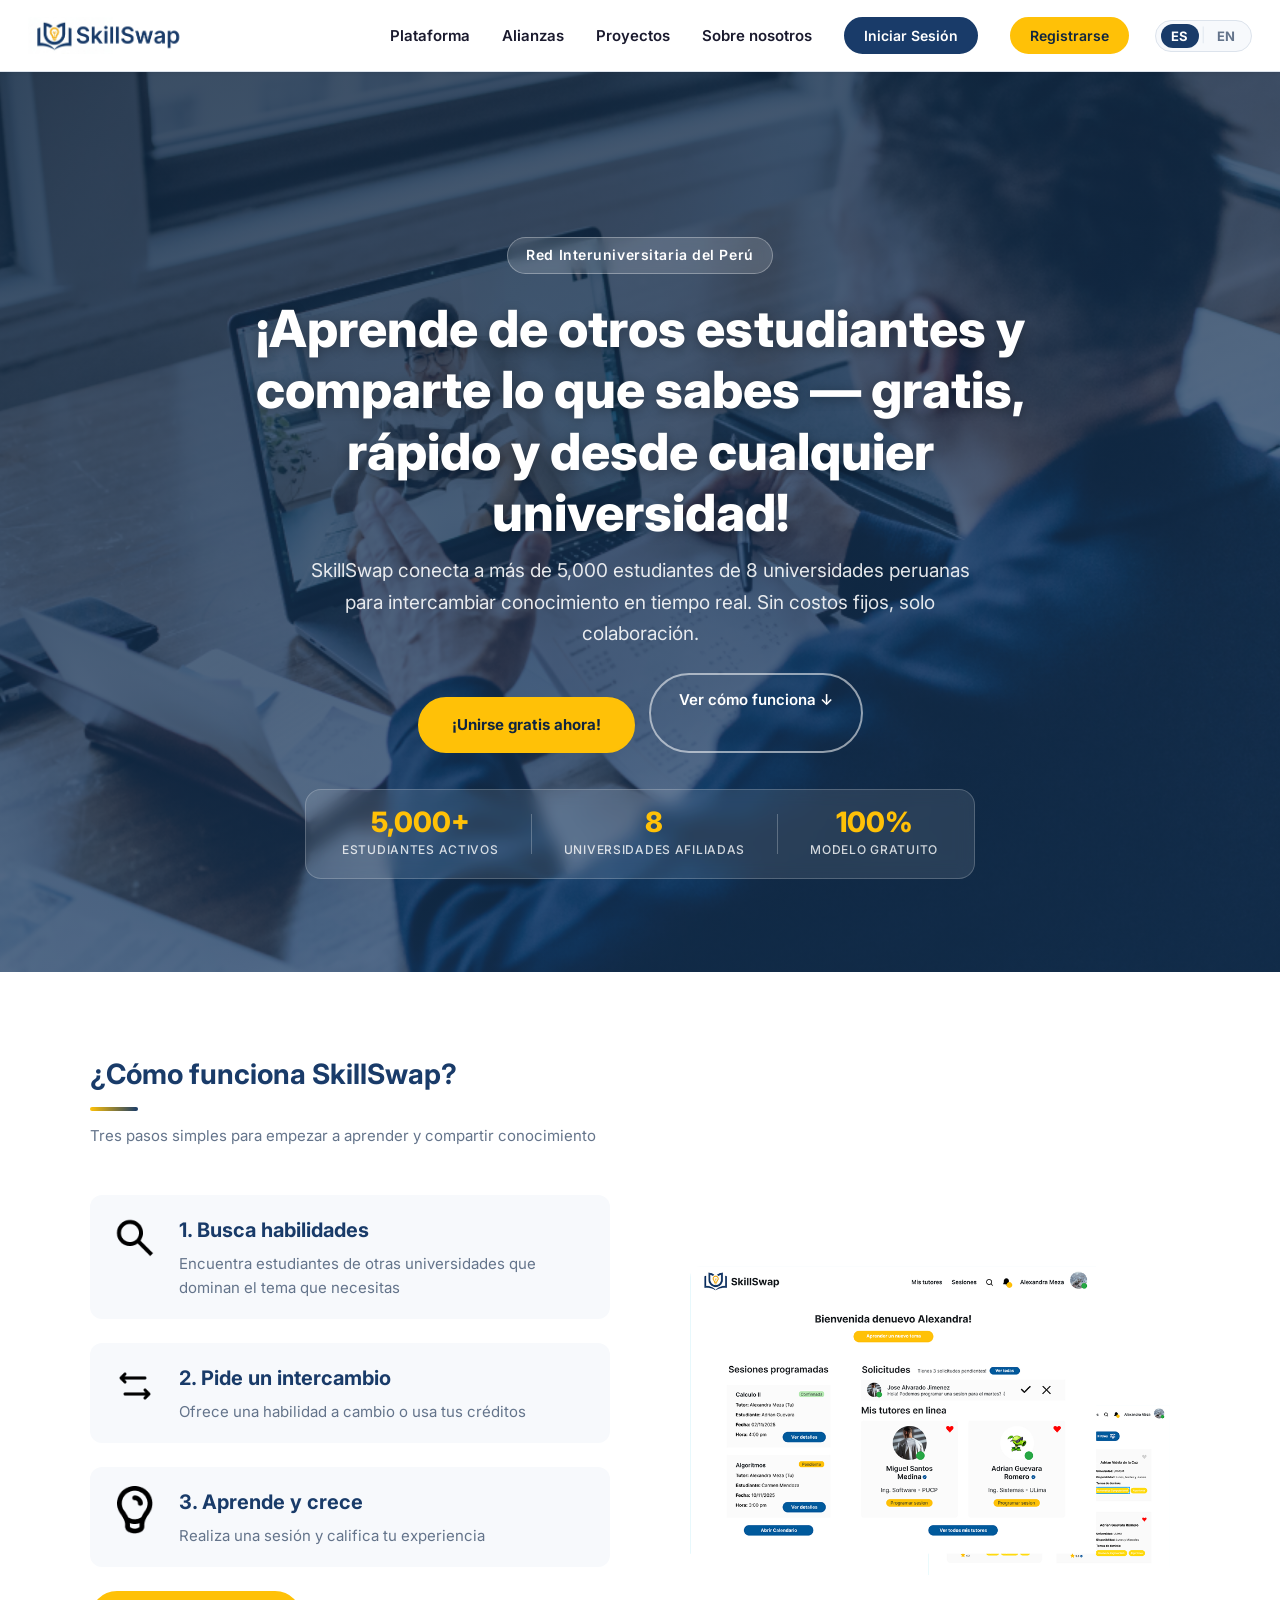
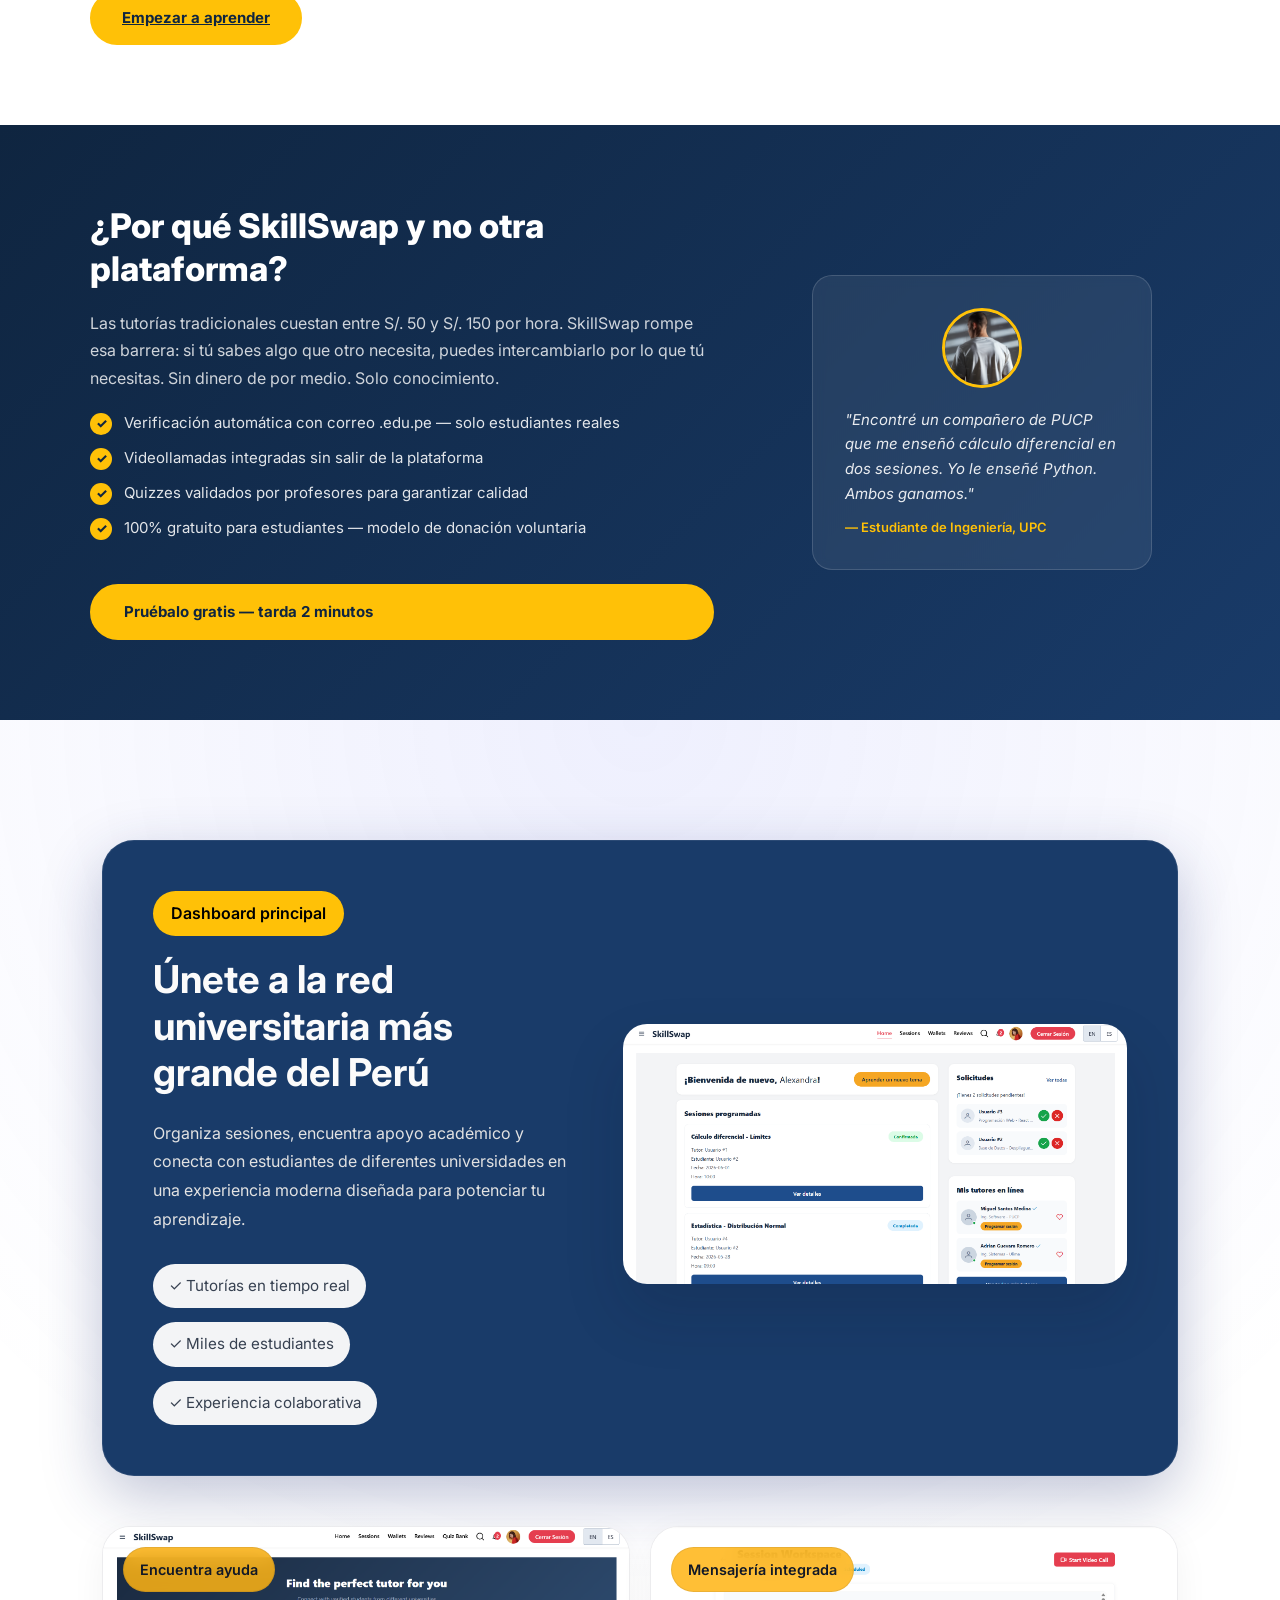
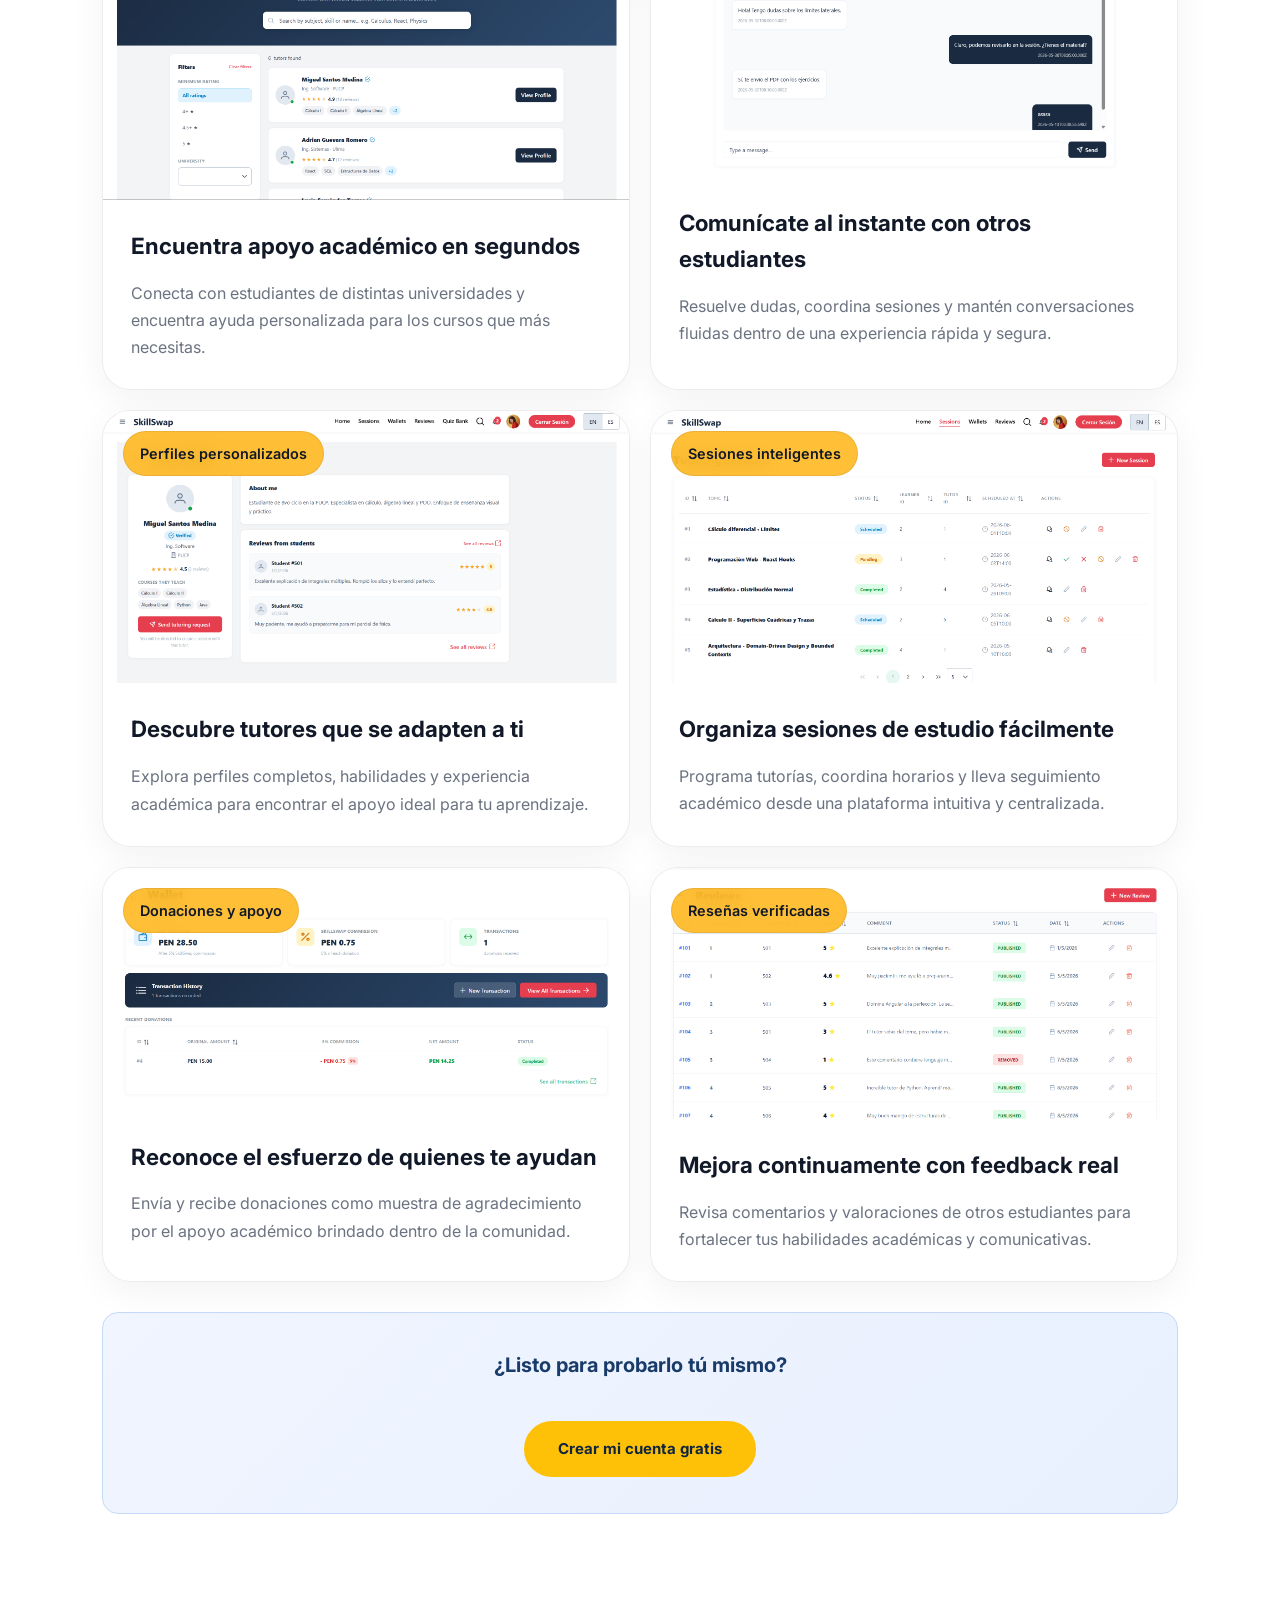
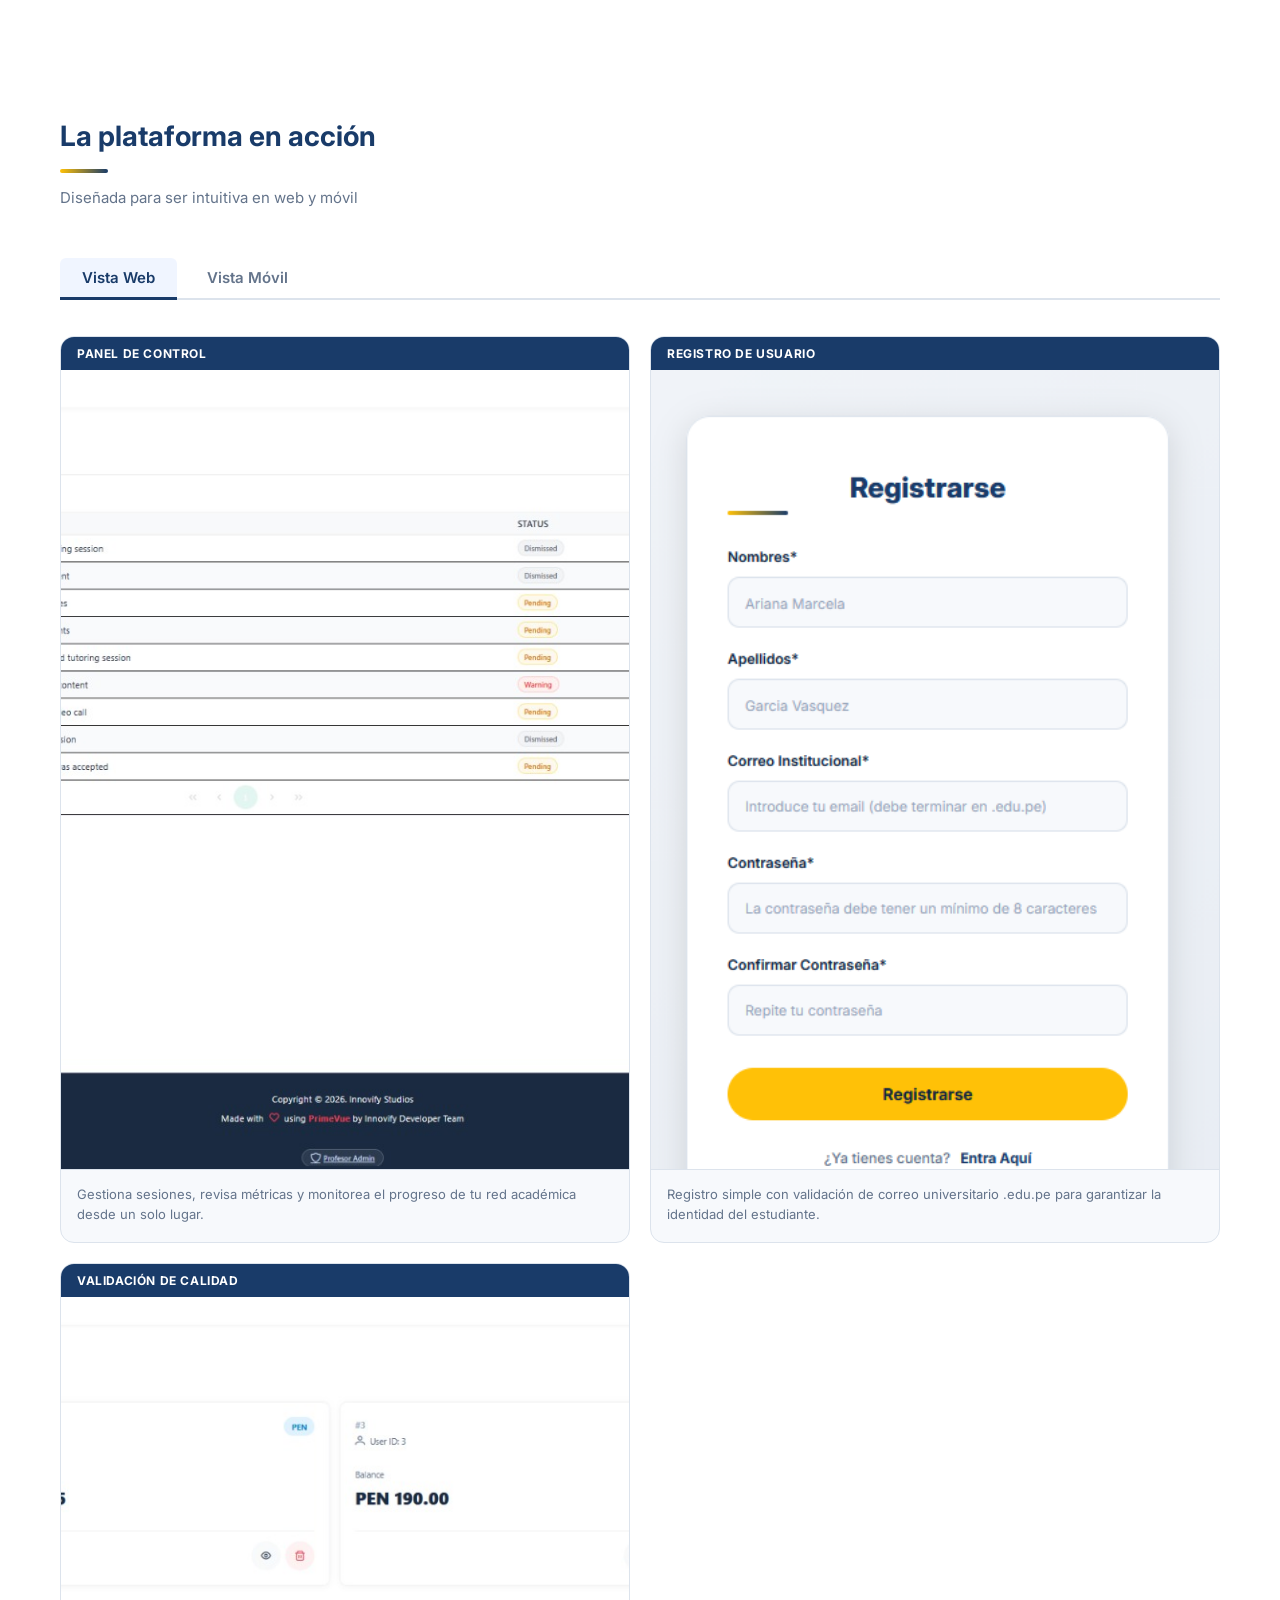
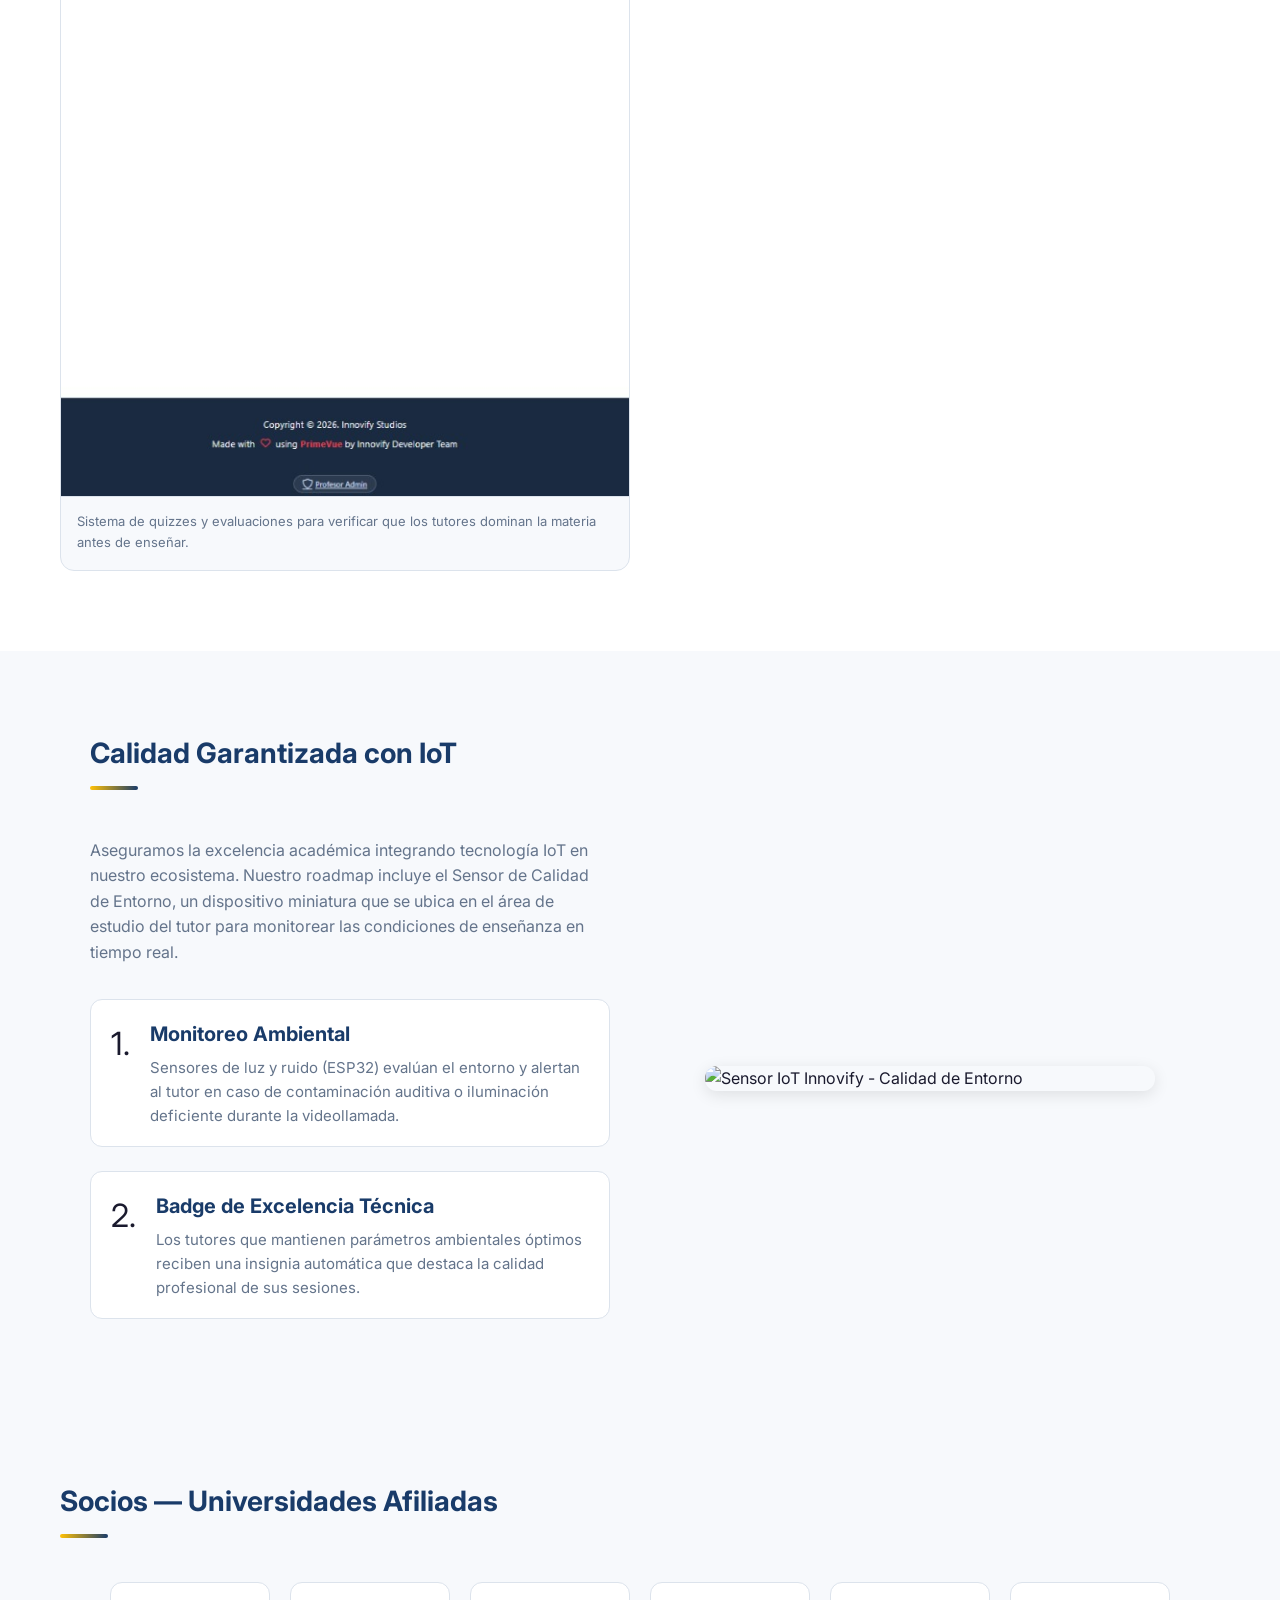
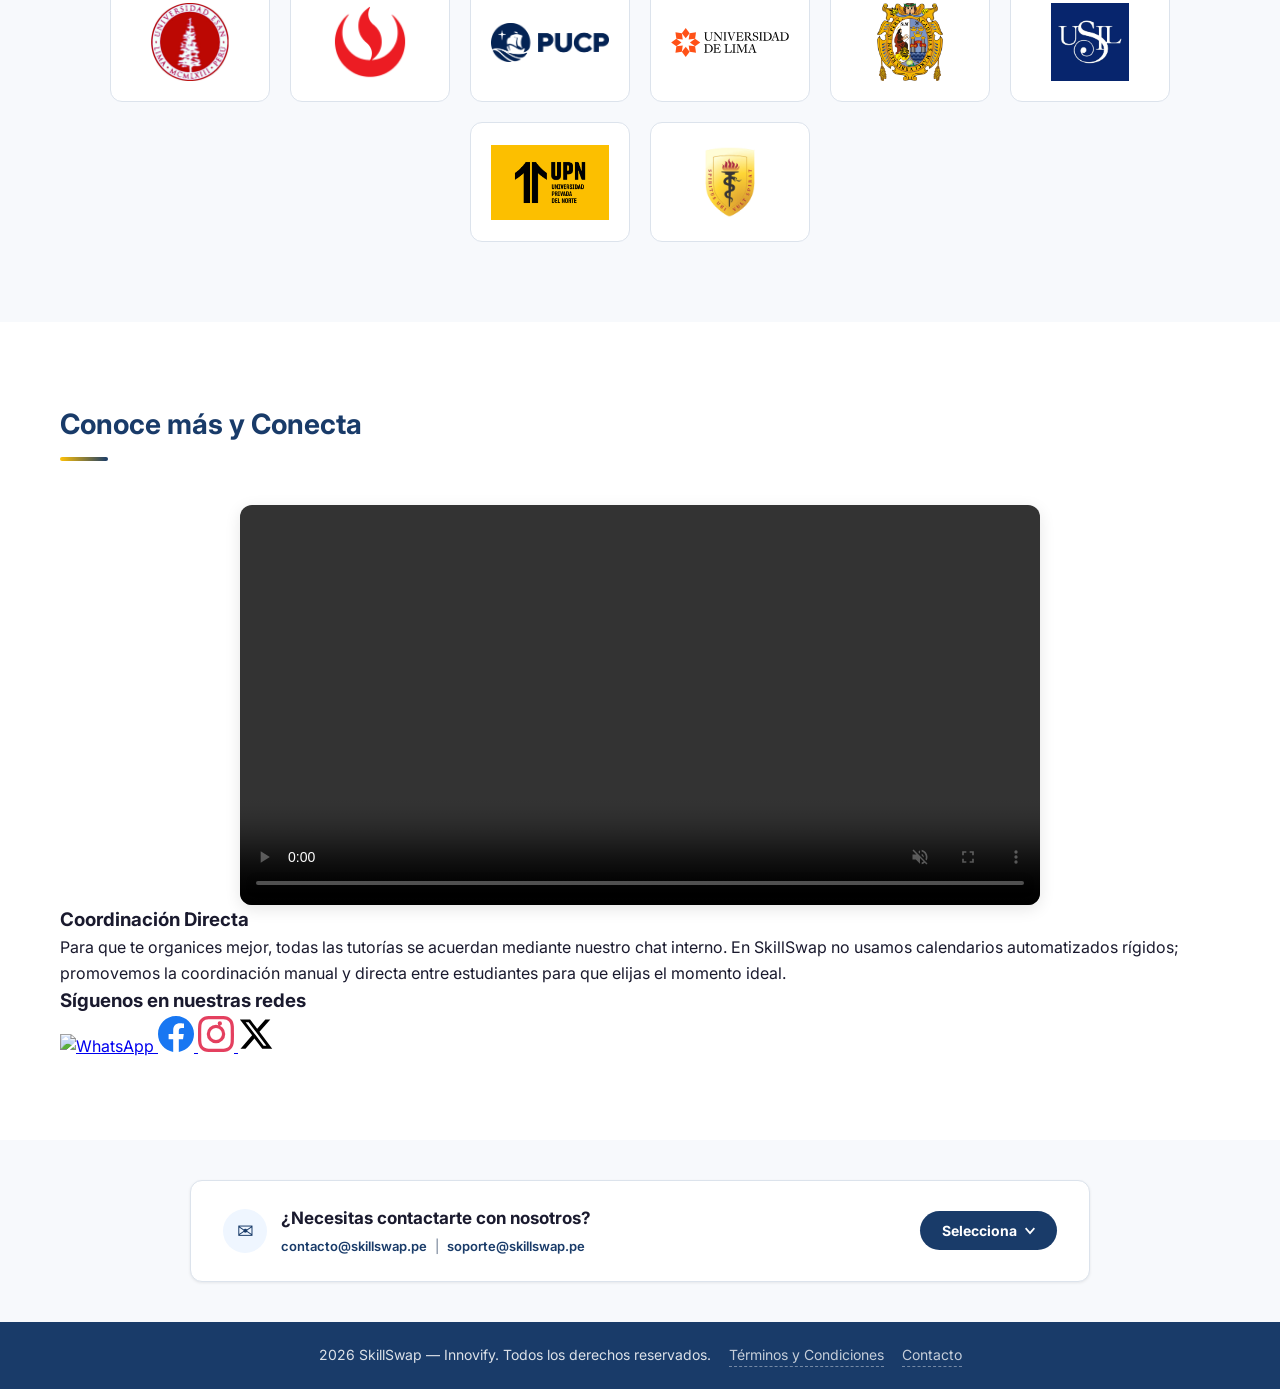
==== commit f009dbb3: "Update Landing Page Update Landing Page" ====
--- a/public/index.html
+++ b/public/index.html
@@ -210,7 +210,241 @@
     </section>
 
     <!-- ═══════════════════════════════════════ SECCIÓN — SCREENSHOTS DE LA APP ═══════════════════════════════════════ -->
-    <section class="seccion-screenshots" id="seccion-screenshots">
+
+    <section class="screenshots-section" id="seccion-screenshots">
+
+      <div class="hero-screenshot-card">
+
+        <div class="hero-text">
+
+          <div class="feature-tag" data-i18n="ss-hero-tag">
+            Dashboard principal
+          </div>
+
+          <h3 data-i18n="ss-hero-title">
+            Únete a la red universitaria más grande del Perú
+          </h3>
+
+          <p data-i18n="ss-hero-desc">
+            Organiza sesiones, encuentra apoyo académico y conecta con estudiantes
+            de diferentes universidades en una experiencia moderna diseñada
+            para potenciar tu aprendizaje.
+          </p>
+
+          <div class="feature-points">
+
+            <span data-i18n="ss-hero-point-1">
+              ✓ Tutorías en tiempo real
+            </span>
+
+            <span data-i18n="ss-hero-point-2">
+              ✓ Miles de estudiantes
+            </span>
+
+            <span data-i18n="ss-hero-point-3">
+              ✓ Experiencia colaborativa
+            </span>
+
+          </div>
+
+        </div>
+
+        <div class="hero-image-container">
+
+          <img
+            src="assets/images/landing/home_screen.png"
+            alt="Dashboard principal"
+            loading="lazy"
+          />
+
+        </div>
+
+      </div>
+
+      <div class="screenshots-grid">
+
+        <!-- SEARCH -->
+        <div class="screenshot-card-modern">
+
+          <div class="card-badge" data-i18n="ss-search-badge">
+            Encuentra ayuda
+          </div>
+
+          <img
+            src="assets/images/landing/search_screen.png"
+            alt="Búsqueda de estudiantes"
+            loading="lazy"
+          />
+
+          <div class="card-content">
+
+            <h4 data-i18n="ss-search-title">
+              Encuentra apoyo académico en segundos
+            </h4>
+
+            <p data-i18n="ss-search-desc">
+              Conecta con estudiantes de distintas universidades y encuentra
+              ayuda personalizada para los cursos que más necesitas.
+            </p>
+
+          </div>
+
+        </div>
+
+        <!-- CHAT -->
+        <div class="screenshot-card-modern">
+
+          <div class="card-badge" data-i18n="ss-chat-badge">
+            Mensajería integrada
+          </div>
+
+          <img
+            src="assets/images/landing/chat_screen.png"
+            alt="Chat entre estudiantes"
+            loading="lazy"
+          />
+
+          <div class="card-content">
+
+            <h4 data-i18n="ss-chat-title">
+              Comunícate al instante con otros estudiantes
+            </h4>
+
+            <p data-i18n="ss-chat-desc">
+              Resuelve dudas, coordina sesiones y mantén conversaciones fluidas
+              dentro de una experiencia rápida y segura.
+            </p>
+
+          </div>
+
+        </div>
+
+        <!-- PROFILE -->
+        <div class="screenshot-card-modern">
+
+          <div class="card-badge" data-i18n="ss-profile-badge">
+            Perfiles personalizados
+          </div>
+
+          <img
+            src="assets/images/landing/profile_screen.png"
+            alt="Perfil de tutor"
+            loading="lazy"
+          />
+
+          <div class="card-content">
+
+            <h4 data-i18n="ss-profile-title">
+              Descubre tutores que se adapten a ti
+            </h4>
+
+            <p data-i18n="ss-profile-desc">
+              Explora perfiles completos, habilidades y experiencia académica
+              para encontrar el apoyo ideal para tu aprendizaje.
+            </p>
+
+          </div>
+
+        </div>
+
+        <!-- SESSION -->
+        <div class="screenshot-card-modern">
+
+          <div class="card-badge" data-i18n="ss-session-badge">
+            Sesiones inteligentes
+          </div>
+
+          <img
+            src="assets/images/landing/session_screen.png"
+            alt="Sesiones de estudio"
+            loading="lazy"
+          />
+
+          <div class="card-content">
+
+            <h4 data-i18n="ss-session-title">
+              Organiza sesiones de estudio fácilmente
+            </h4>
+
+            <p data-i18n="ss-session-desc">
+              Programa tutorías, coordina horarios y lleva seguimiento académico
+              desde una plataforma intuitiva y centralizada.
+            </p>
+
+          </div>
+
+        </div>
+
+        <!-- WALLET -->
+        <div class="screenshot-card-modern">
+
+          <div class="card-badge" data-i18n="ss-wallet-badge">
+            Donaciones y apoyo
+          </div>
+
+          <img
+            src="assets/images/landing/wallet_screen.png"
+            alt="Wallet integrada"
+            loading="lazy"
+          />
+
+          <div class="card-content">
+
+            <h4 data-i18n="ss-wallet-title">
+              Reconoce el esfuerzo de quienes te ayudan
+            </h4>
+
+            <p data-i18n="ss-wallet-desc">
+              Envía y recibe donaciones como muestra de agradecimiento
+              por el apoyo académico brindado dentro de la comunidad.
+            </p>
+
+          </div>
+
+        </div>
+
+        <!-- REVIEW -->
+        <div class="screenshot-card-modern">
+
+          <div class="card-badge" data-i18n="ss-review-badge">
+            Reseñas verificadas
+          </div>
+
+          <img
+            src="assets/images/landing/reviwes_screen.png"
+            alt="Sistema de reseñas"
+            loading="lazy"
+          />
+
+          <div class="card-content">
+
+            <h4 data-i18n="ss-review-title">
+              Mejora continuamente con feedback real
+            </h4>
+
+            <p data-i18n="ss-review-desc">
+              Revisa comentarios y valoraciones de otros estudiantes
+              para fortalecer tus habilidades académicas y comunicativas.
+            </p>
+
+          </div>
+
+        </div>
+
+      </div>
+
+        <!-- CTA dentro de screenshots -->
+        <div class="screenshots-cta">
+          <p data-i18n="screenshots-cta-txt">¿Listo para probarlo tú mismo?</p>
+          <a href="sites/signup.html" class="llamado-accion-boton" data-i18n="screenshots-cta-btn">
+            Crear mi cuenta gratis
+          </a>
+        </div>
+
+    </section>
+
+
+    <section class="seccion-screenshots" >
       <div class="screenshots-contenedor">
 
         <div class="titulo-seccion">
@@ -287,13 +521,7 @@
           </div>
         </div>
 
-        <!-- CTA dentro de screenshots -->
-        <div class="screenshots-cta">
-          <p data-i18n="screenshots-cta-txt">¿Listo para probarlo tú mismo?</p>
-          <a href="sites/signup.html" class="llamado-accion-boton" data-i18n="screenshots-cta-btn">
-            Crear mi cuenta gratis
-          </a>
-        </div>
+
 
       </div>
     </section>
@@ -549,6 +777,37 @@
           "pitch-quote-author": "— Estudiante de Ingeniería, UPC",
 
           /* Screenshots */
+          "ss-hero-tag": "Dashboard principal",
+          "ss-hero-title": "Únete a la red universitaria más grande del Perú",
+          "ss-hero-desc": "Organiza sesiones, encuentra apoyo académico y conecta con estudiantes de diferentes universidades en una experiencia moderna diseñada para potenciar tu aprendizaje.",
+
+          "ss-hero-point-1": "✓ Tutorías en tiempo real",
+          "ss-hero-point-2": "✓ Miles de estudiantes",
+          "ss-hero-point-3": "✓ Experiencia colaborativa",
+
+          "ss-search-badge": "Encuentra ayuda",
+          "ss-search-title": "Encuentra apoyo académico en segundos",
+          "ss-search-desc": "Conecta con estudiantes de distintas universidades y encuentra ayuda personalizada para los cursos que más necesitas.",
+
+          "ss-chat-badge": "Mensajería integrada",
+          "ss-chat-title": "Comunícate al instante con otros estudiantes",
+          "ss-chat-desc": "Resuelve dudas, coordina sesiones y mantén conversaciones fluidas dentro de una experiencia rápida y segura.",
+
+          "ss-profile-badge": "Perfiles personalizados",
+          "ss-profile-title": "Descubre tutores que se adapten a ti",
+          "ss-profile-desc": "Explora perfiles completos, habilidades y experiencia académica para encontrar el apoyo ideal para tu aprendizaje.",
+
+          "ss-session-badge": "Sesiones inteligentes",
+          "ss-session-title": "Organiza sesiones de estudio fácilmente",
+          "ss-session-desc": "Programa tutorías, coordina horarios y lleva seguimiento académico desde una plataforma intuitiva y centralizada.",
+
+          "ss-wallet-badge": "Donaciones y apoyo",
+          "ss-wallet-title": "Reconoce el esfuerzo de quienes te ayudan",
+          "ss-wallet-desc": "Envía y recibe donaciones como muestra de agradecimiento por el apoyo académico brindado dentro de la comunidad.",
+
+          "ss-review-badge": "Reseñas verificadas",
+          "ss-review-title": "Mejora continuamente con feedback real",
+          "ss-review-desc": "Revisa comentarios y valoraciones de otros estudiantes para fortalecer tus habilidades académicas y comunicativas.",
           "screenshots-title":    "La plataforma en acción",
           "screenshots-subtitle": "Diseñada para ser intuitiva en web y móvil",
           "tab-web":   "Vista Web",
@@ -646,6 +905,38 @@
           "pitch-quote-author": "— Engineering student, UPC",
 
           /* Screenshots */
+          "ss-hero-tag": "Main dashboard",
+          "ss-hero-title": "Join the largest university network in Peru",
+          "ss-hero-desc": "Organize study sessions, find academic support, and connect with students from different universities through a modern experience designed to boost your learning.",
+
+          "ss-hero-point-1": "✓ Real-time tutoring",
+          "ss-hero-point-2": "✓ Thousands of students",
+          "ss-hero-point-3": "✓ Collaborative experience",
+
+          "ss-search-badge": "Find help",
+          "ss-search-title": "Find academic support in seconds",
+          "ss-search-desc": "Connect with students from different universities and get personalized help for the courses you need most.",
+
+          "ss-chat-badge": "Integrated messaging",
+          "ss-chat-title": "Communicate instantly with other students",
+          "ss-chat-desc": "Solve doubts, organize sessions, and keep smooth conversations within a fast and secure experience.",
+
+          "ss-profile-badge": "Custom profiles",
+          "ss-profile-title": "Discover tutors that fit your needs",
+          "ss-profile-desc": "Explore complete profiles, skills, and academic experience to find the ideal support for your learning journey.",
+
+          "ss-session-badge": "Smart sessions",
+          "ss-session-title": "Organize study sessions easily",
+          "ss-session-desc": "Schedule tutoring sessions, coordinate availability, and track academic progress from one intuitive platform.",
+
+          "ss-wallet-badge": "Support & donations",
+          "ss-wallet-title": "Recognize the effort of those who help you",
+          "ss-wallet-desc": "Send and receive donations as a way to thank students for the academic support they provide to the community.",
+
+          "ss-review-badge": "Verified reviews",
+          "ss-review-title": "Continuously improve with real feedback",
+          "ss-review-desc": "Read comments and ratings from other students to strengthen your academic and communication skills.",
+
           "screenshots-title":    "The platform in action",
           "screenshots-subtitle": "Designed to be intuitive on web and mobile",
           "tab-web":   "Web View",
--- a/public/assets/styles/index_stylesheet.css
+++ b/public/assets/styles/index_stylesheet.css
@@ -65,6 +65,11 @@
   margin-top: var(--nav-bar-height);
   color: var(--text-color);
   line-height: var(--line-height);
+}
+
+html
+{
+  scroll-behavior: smooth;
 }
 
 /* ═══════════════════════════════════════════════════════════════
--- a/public/assets/styles/screenshots_stylesheet.css
+++ b/public/assets/styles/screenshots_stylesheet.css
@@ -302,8 +302,257 @@
 }
 
 /* Tarjeta de screenshot */
+
+.screenshots-section {
+  padding: 120px 8%;
+  background:
+    radial-gradient(circle at top, rgba(88, 101, 242, 0.10), transparent 35%),
+    #ffffff;
+
+  color: #111827;
+}
+
+.section-header {
+  text-align: center;
+  max-width: 800px;
+  margin: 0 auto 80px;
+}
+
+.section-badge {
+  display: inline-block;
+  padding: 8px 18px;
+  border-radius: 999px;
+
+  background: rgba(88, 101, 242, 0.10);
+  border: 1px solid rgba(88, 101, 242, 0.18);
+
+  color: var(--primary-color);
+
+  font-size: .9rem;
+  font-weight: 600;
+
+  margin-bottom: 20px;
+}
+
+.section-header h2 {
+  font-size: 3rem;
+  line-height: 1.1;
+  margin-bottom: 24px;
+
+  color: #111827;
+}
+
+.section-header p {
+  color: #6b7280;
+  font-size: 1.1rem;
+  line-height: 1.8;
+}
+
+/* HERO */
+
+.hero-screenshot-card {
+  display: grid;
+  grid-template-columns: 1fr 1.2fr;
+  gap: 50px;
+  align-items: center;
+
+  background: var(--primary-color);
+
+  border: 1px solid rgba(255,255,255,0.08);
+
+  backdrop-filter: blur(16px);
+
+  border-radius: 32px;
+
+  padding: 50px;
+
+  margin-bottom: 50px;
+
+  overflow: hidden;
+
+  position: relative;
+
+  box-shadow:
+    0 20px 60px rgba(33, 46, 110, 0.28);
+}
+
+.feature-tag {
+  display: inline-block;
+
+  background: var(--secondary-color);
+
+  color: black;
+
+  padding: 10px 18px;
+
+  border-radius: 999px;
+
+  margin-bottom: 20px;
+
+  font-weight: 600;
+}
+
+.hero-text h3 {
+  font-size: 2.4rem;
+  margin-bottom: 24px;
+  line-height: 1.2;
+
+  color: rgb(251, 251, 251);
+}
+
+.hero-text p {
+  color: rgb(226, 226, 226);
+  line-height: 1.8;
+  margin-bottom: 30px;
+}
+
+.feature-points {
+  display: flex;
+  flex-wrap: wrap;
+  gap: 14px;
+}
+
+.feature-points span {
+  background: #f3f4f6;
+
+  color: #374151;
+
+  padding: 10px 16px;
+
+  border-radius: 999px;
+
+  font-size: .95rem;
+}
+
+.hero-image-container img {
+  width: 100%;
+
+  border-radius: 24px;
+
+  box-shadow:
+    0 30px 60px rgba(15, 23, 42, 0.15);
+
+  transition: .4s ease;
+}
+
+.hero-image-container img:hover {
+  transform: translateY(-8px) scale(1.01);
+}
+
+/* GRID */
+
+.screenshots-grid {
+  display: grid;
+  grid-template-columns: repeat(2, 1fr);
+  gap: 20px;
+}
+
+.screenshot-card-modern {
+  background: rgba(255,255,255,0.9);
+
+  border: 1px solid rgba(15, 23, 42, 0.08);
+
+  border-radius: 28px;
+
+  overflow: hidden;
+
+  transition: .35s ease;
+
+  position: relative;
+
+  box-shadow:
+    0 10px 35px rgba(15, 23, 42, 0.05);
+}
+
+.screenshot-card-modern:hover {
+  transform: translateY(-10px);
+
+  border-color: rgba(88, 101, 242, 0.18);
+
+  box-shadow:
+    0 20px 50px rgba(15, 23, 42, 0.10);
+}
+
+.card-badge {
+  position: absolute;
+
+  margin: 20px;
+
+  background: rgba(255, 180, 19, 0.85);
+
+  color: #111827;
+
+  border: 1px solid rgba(15, 23, 42, 0.08);
+
+  backdrop-filter: blur(10px);
+
+  padding: 10px 16px;
+
+  border-radius: 999px;
+
+  font-size: .9rem;
+
+  font-weight: 600;
+
+  z-index: 5;
+}
+
+.screenshot-card-modern img {
+  width: 100%;
+  display: block;
+}
+
+.card-content {
+  padding: 28px;
+}
+
+.card-content h4 {
+  font-size: 1.4rem;
+  margin-bottom: 16px;
+
+  color: #111827;
+}
+
+.card-content p {
+  color: #6b7280;
+  line-height: 1.7;
+}
+
+/* RESPONSIVE */
+
+@media (max-width: 900px) {
+
+  .hero-screenshot-card {
+    grid-template-columns: 1fr;
+  }
+
+  .screenshots-grid {
+    grid-template-columns: 1fr;
+  }
+
+  .section-header h2 {
+    font-size: 2.3rem;
+  }
+
+  .hero-text h3 {
+    font-size: 2rem;
+  }
+
+}
+
 .screenshot-card {
   background: #f7f9fc;
+  border: 1px solid #dce3ec;
+  border-radius: 14px;
+  overflow: hidden;
+  transition: transform 0.25s ease, box-shadow 0.25s ease;
+  display: flex;
+  flex-direction: column;
+}
+
+.screenshot-card-2 {
+  background: #f7f9fc;
+  max-width: 50%;
   border: 1px solid #dce3ec;
   border-radius: 14px;
   overflow: hidden;
@@ -360,6 +609,7 @@
   align-items: center;
   gap: 16px;
   padding: 36px 24px;
+  margin-top: 30px;
   background: linear-gradient(135deg, #f0f5ff, #e8f0fe);
   border-radius: 16px;
   border: 1px solid #c7d9f8;
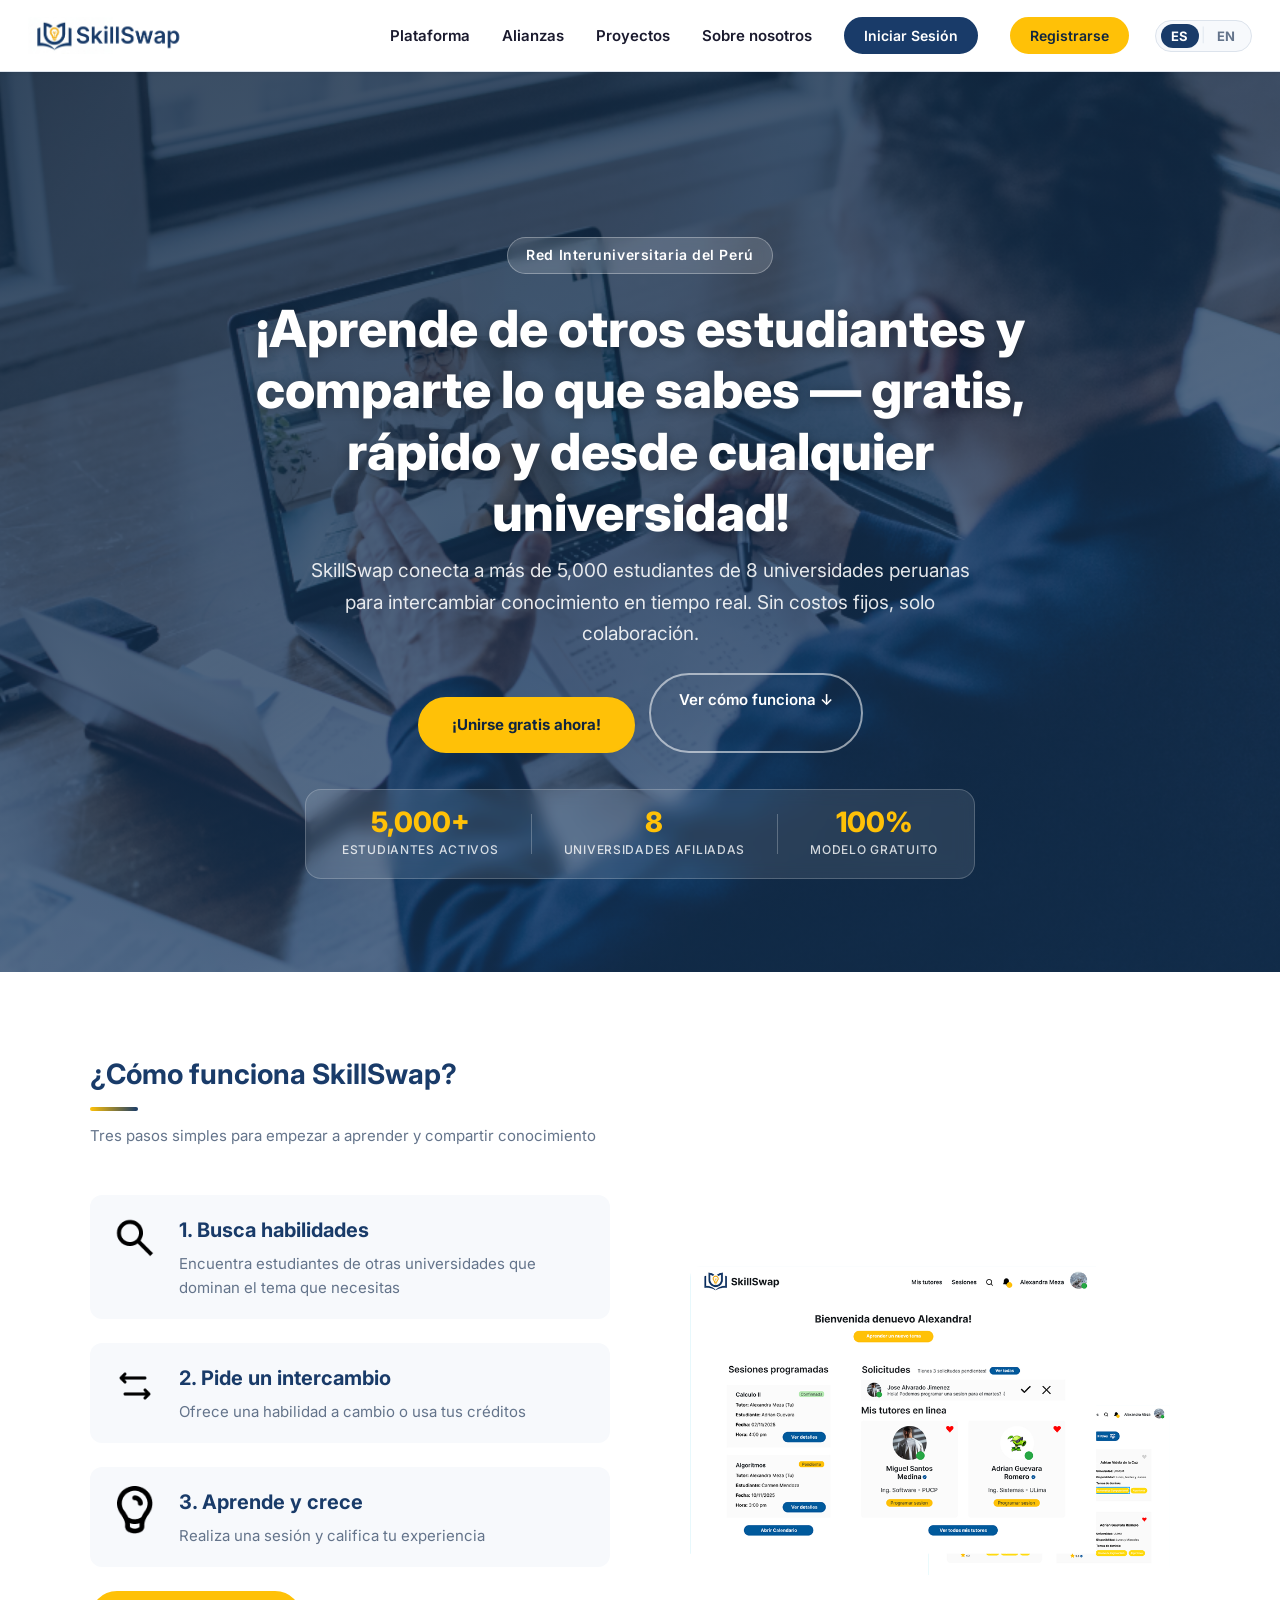
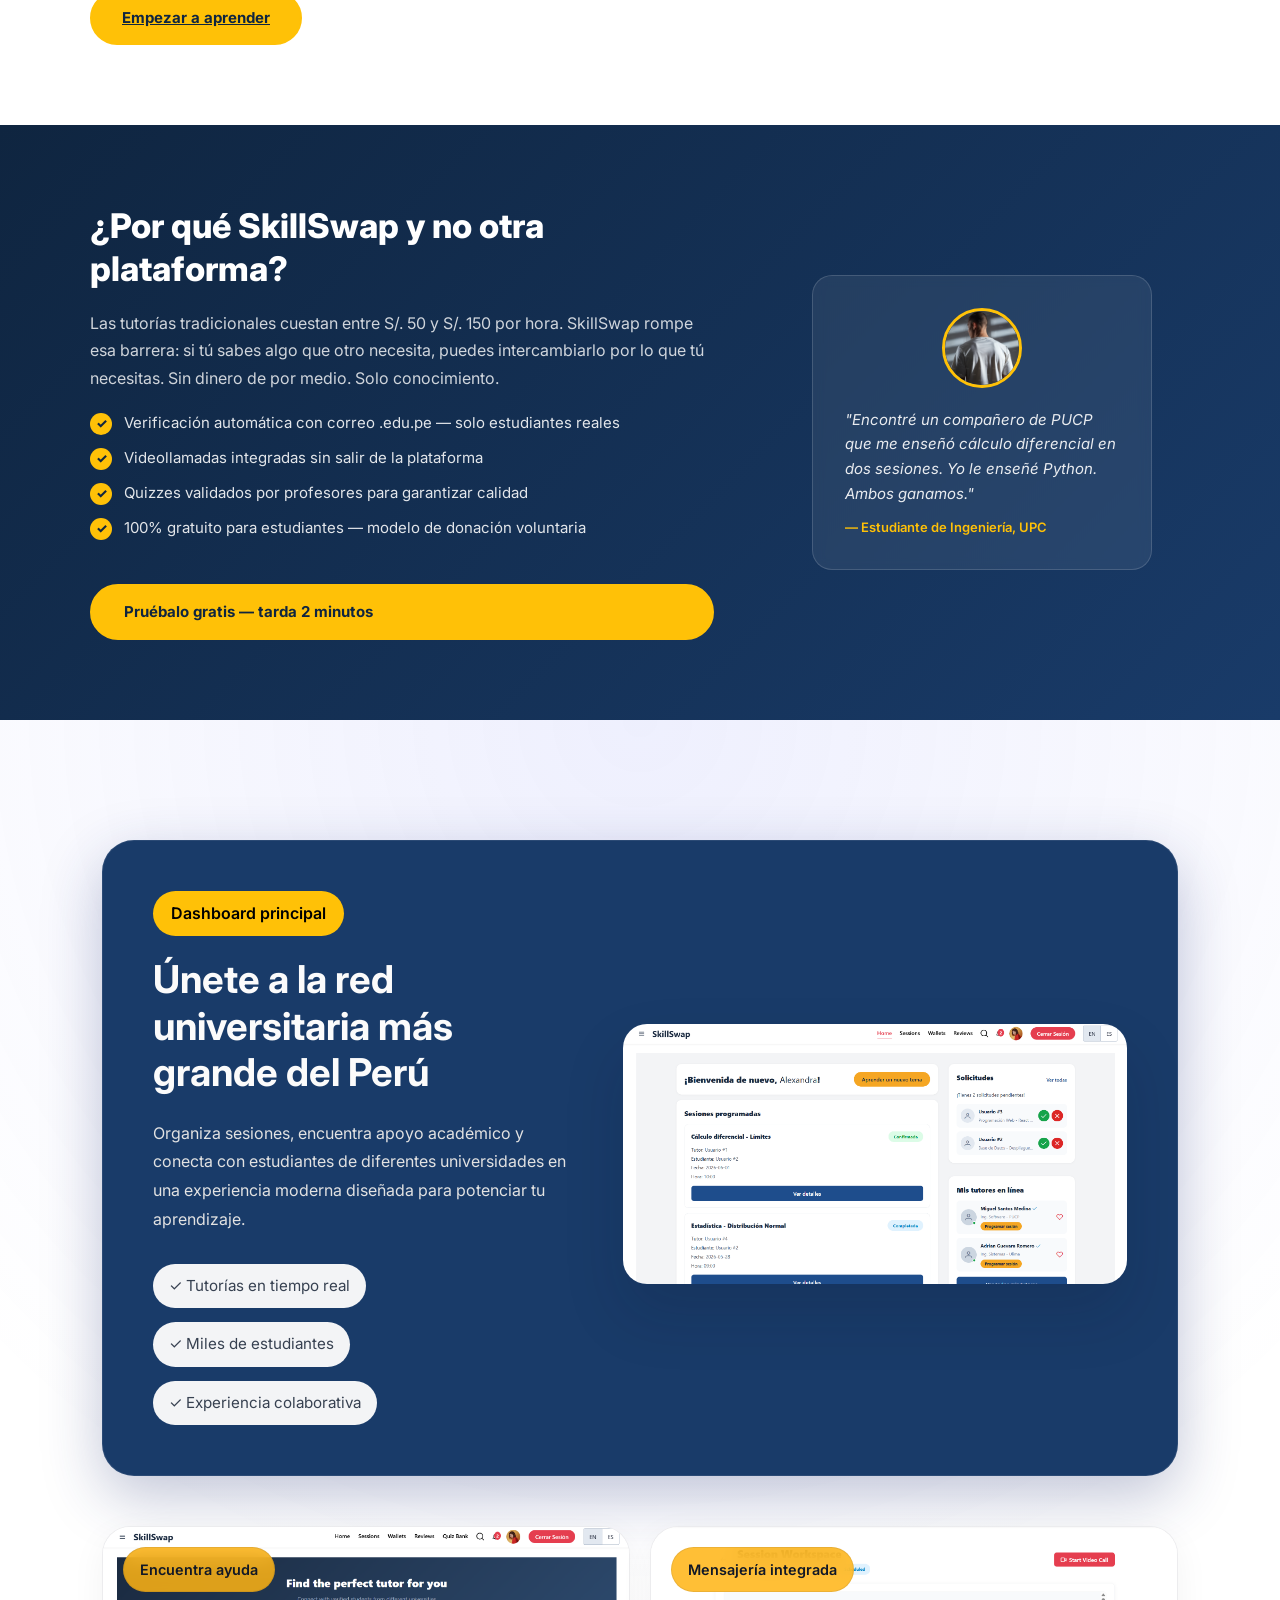
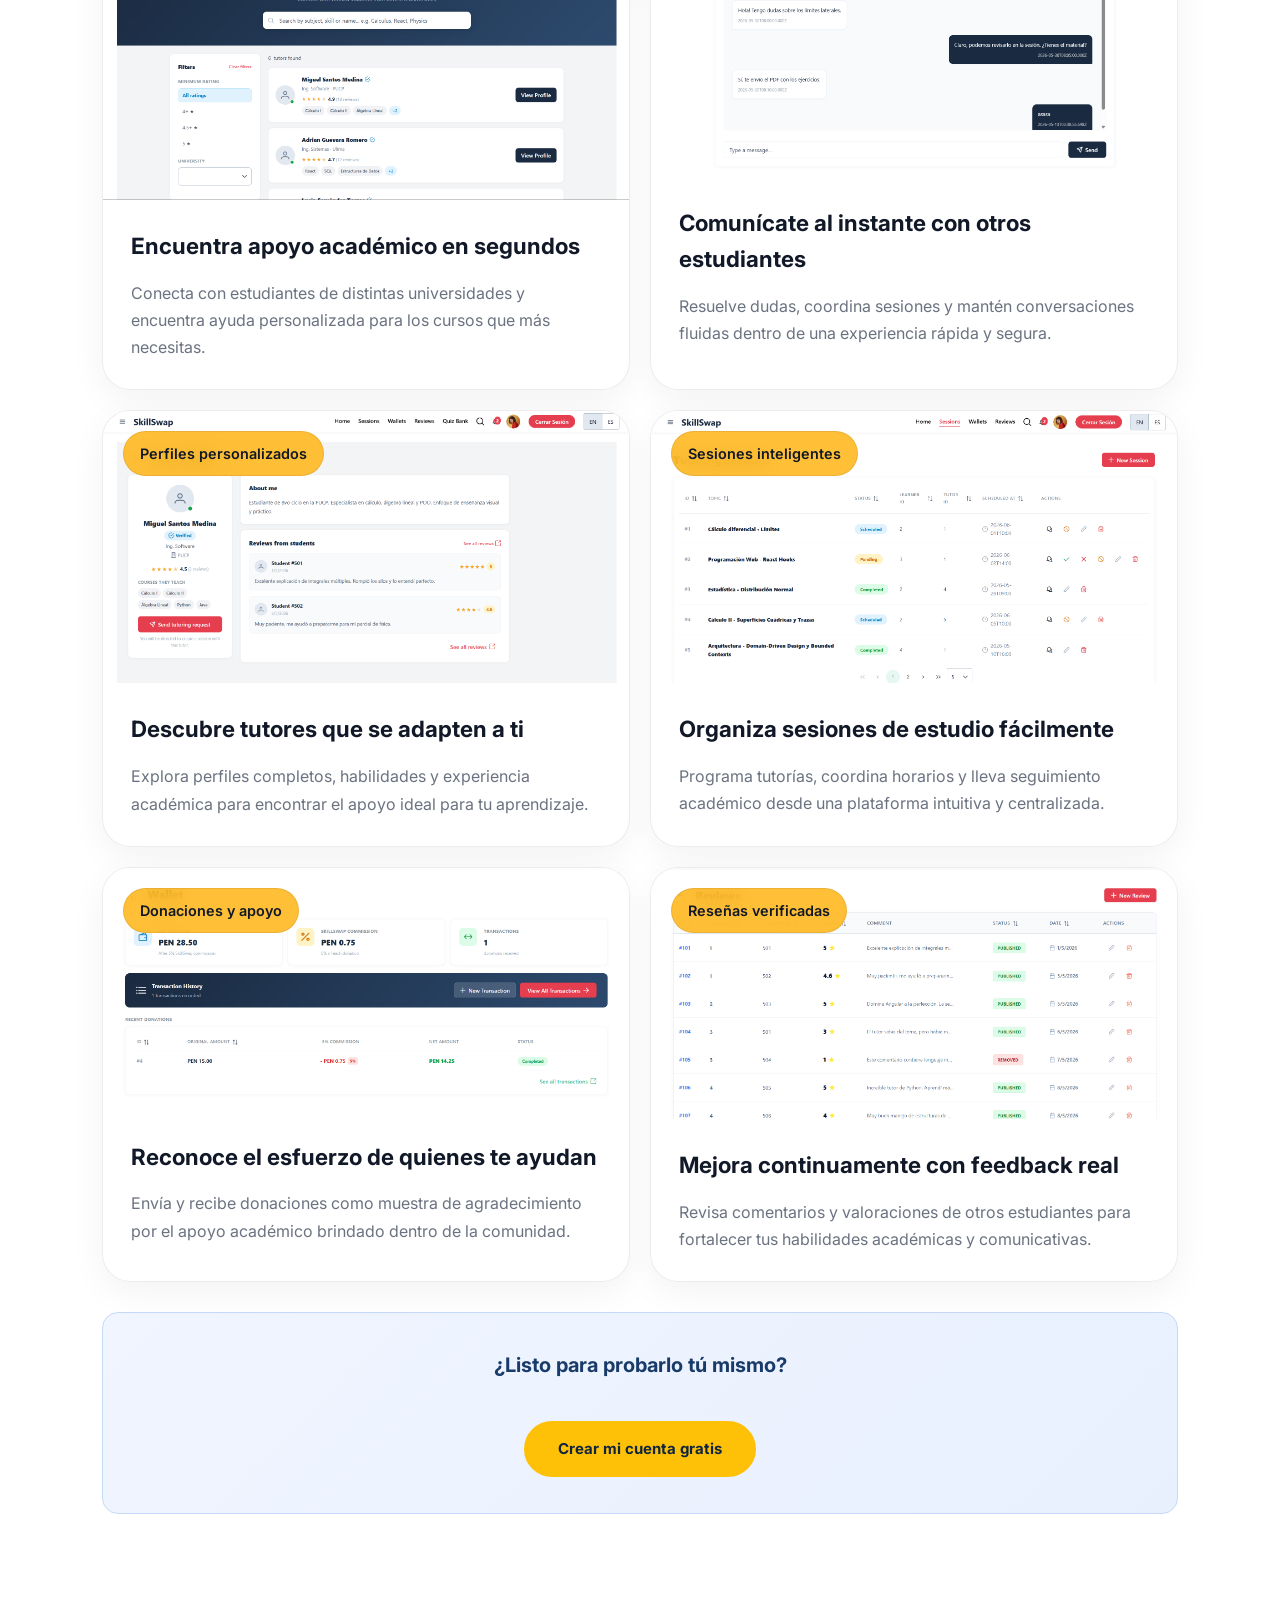
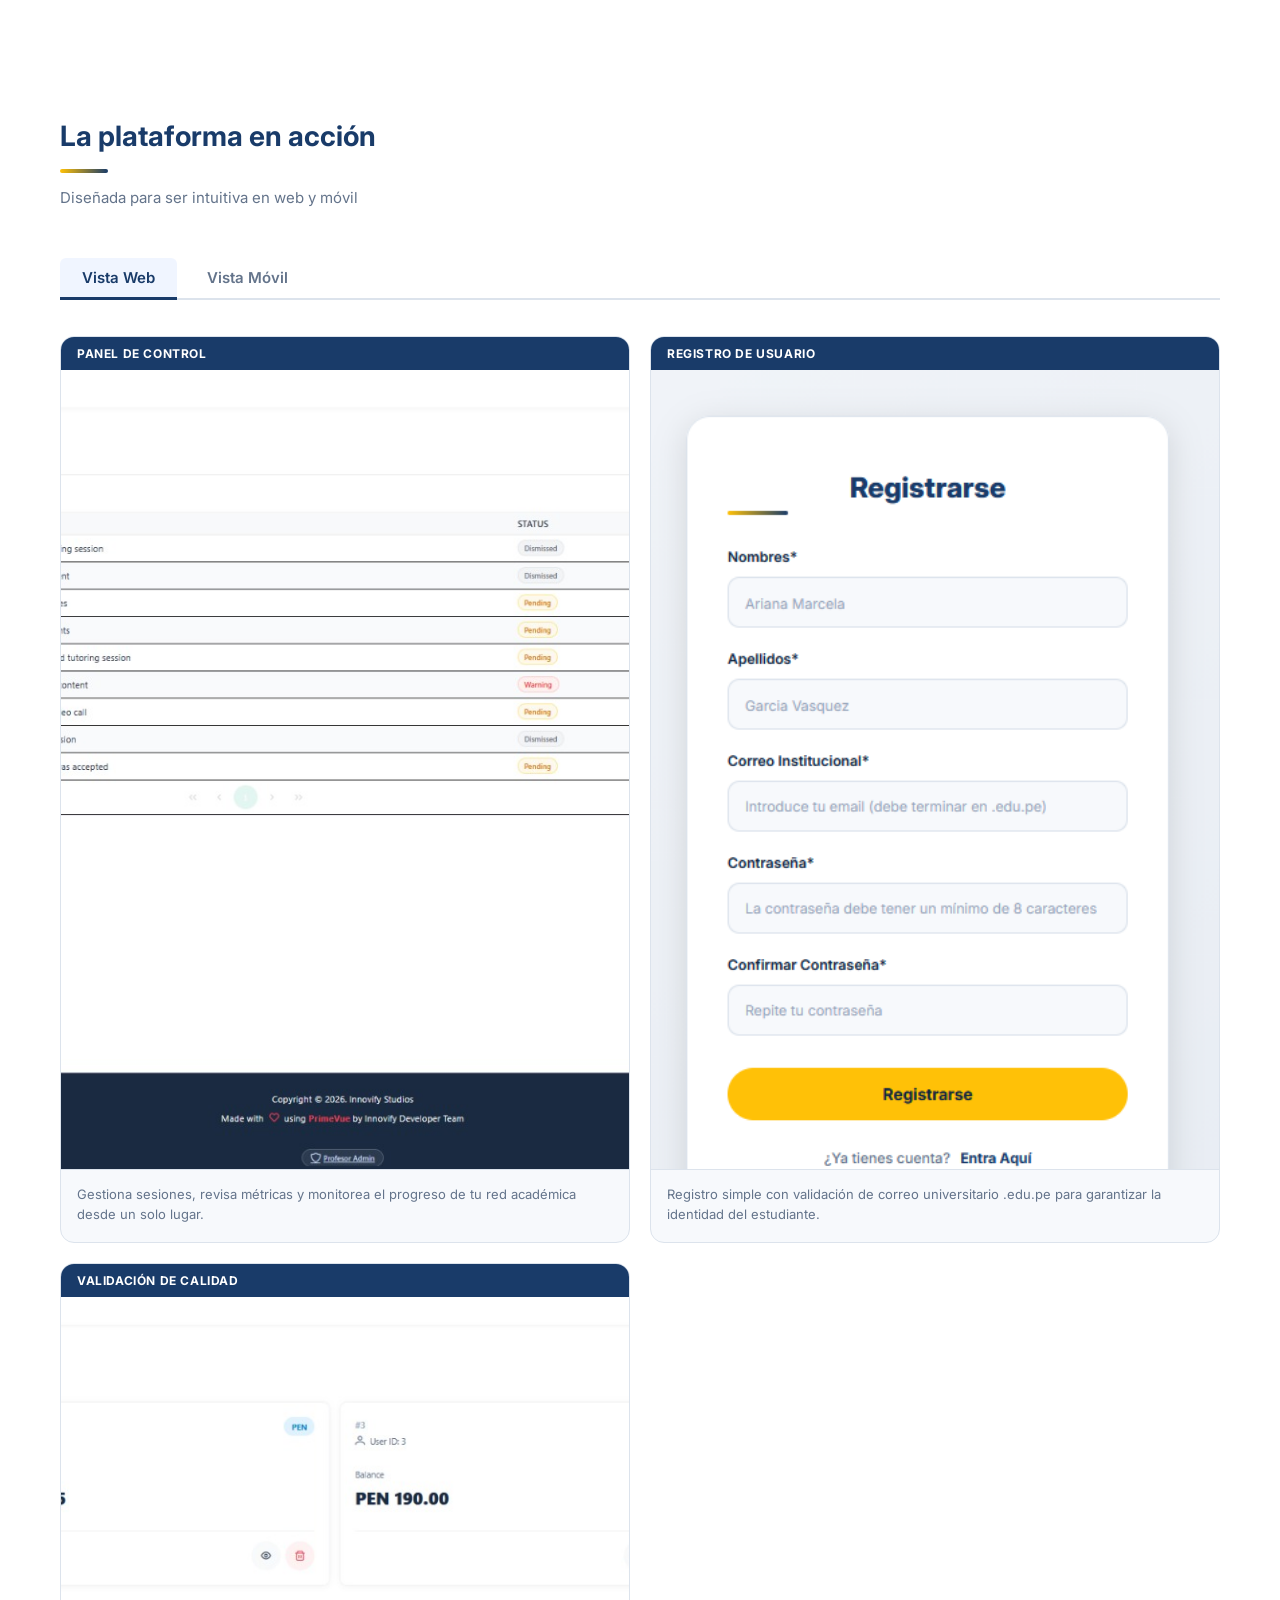
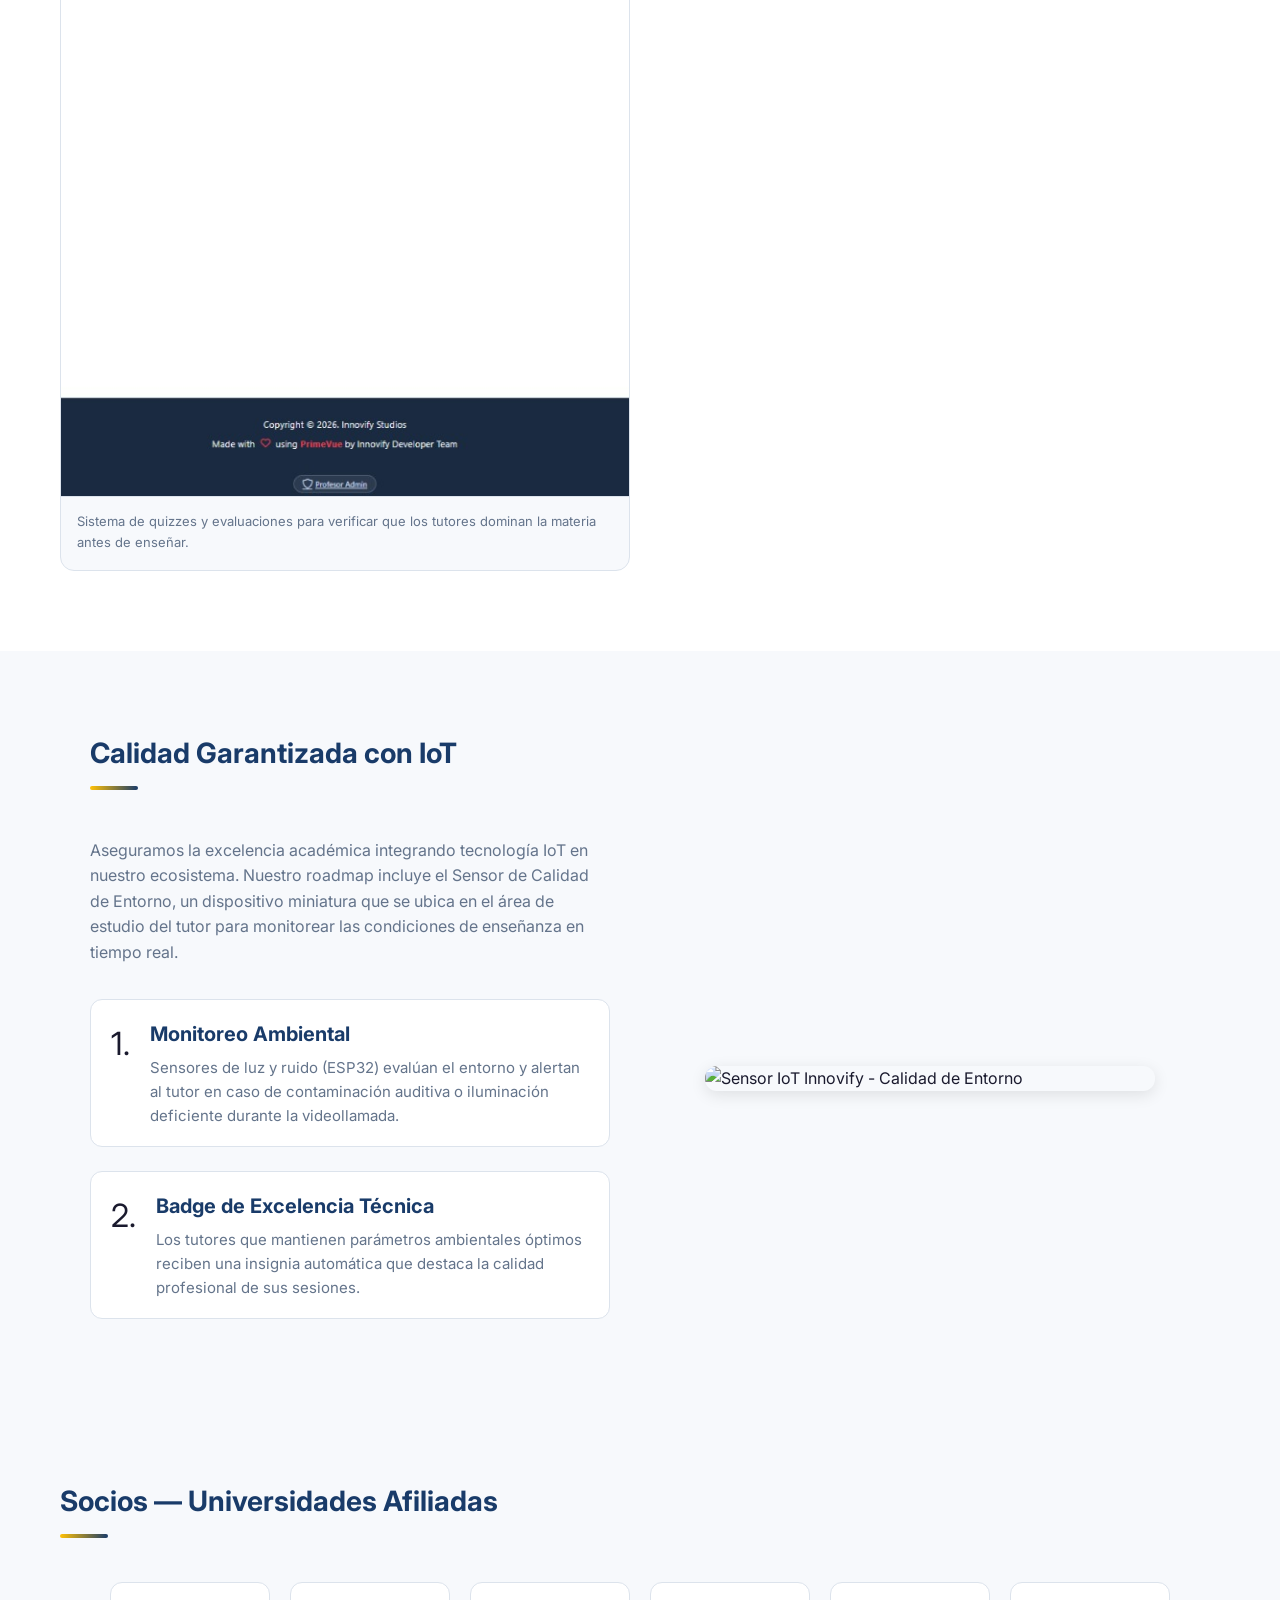
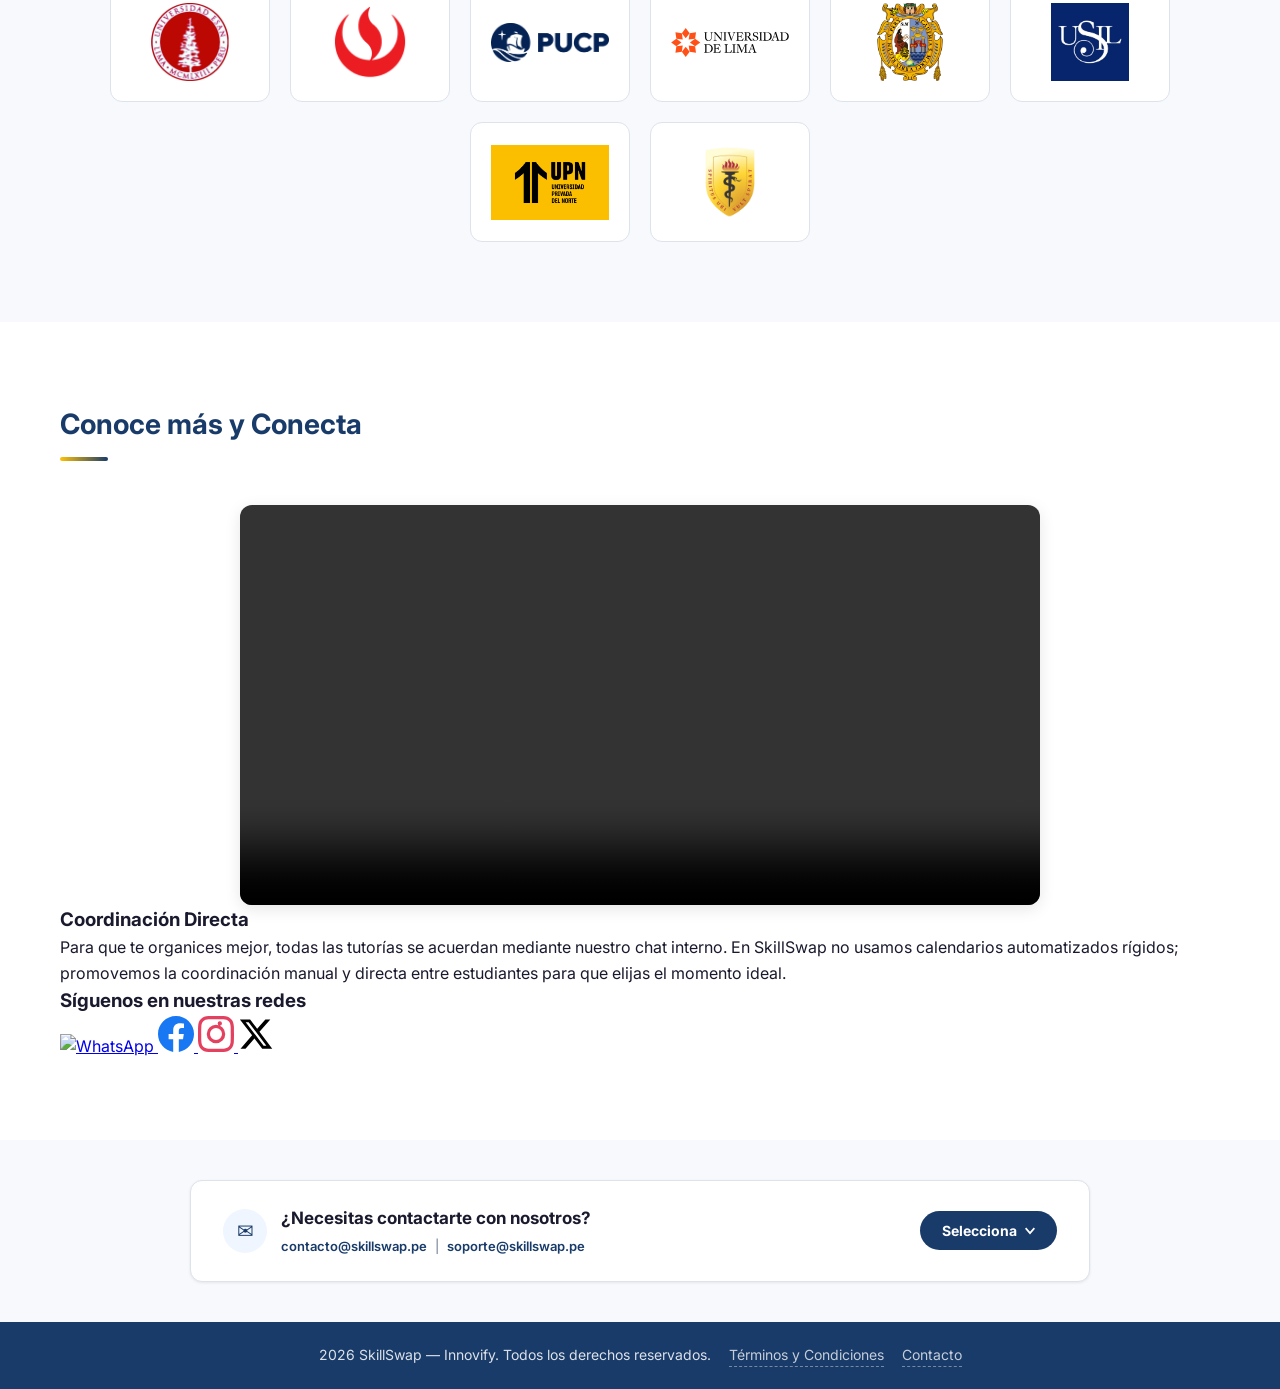
==== commit c8ecdffa: "agregando seecion call to action" ====
--- a/public/index.html
+++ b/public/index.html
@@ -47,7 +47,7 @@
           <li><a href="sites/proyects.html"  data-i18n="nav-proyectos">Proyectos</a></li>
           <li><a href="sites/aboutUs.html" data-i18n="nav-sobre-nosotros">Sobre nosotros</a></li>
 
-          <li>
+          <li> 
             <a href="sites/login.html">
               <button class="btn-iniciarsesion" data-i18n="nav-login">Iniciar Sesión</button>
             </a>
@@ -81,7 +81,7 @@
         SkillSwap conecta a más de 5,000 estudiantes de 8 universidades peruanas para intercambiar conocimiento en tiempo real. Sin costos fijos, solo colaboración.
       </p>
       <div class="hero-cta-group">
-        <a href="sites/signup.html" class="llamado-accion-boton" data-i18n="hero-btn">
+        <a href="https://skillswap-app-web.web.app/home" class="llamado-accion-boton" data-i18n="hero-btn">
           ¡Unirse gratis ahora!
         </a>
         <a href="#seccion-screenshots" class="hero-btn-secundario" data-i18n="hero-btn-sec">
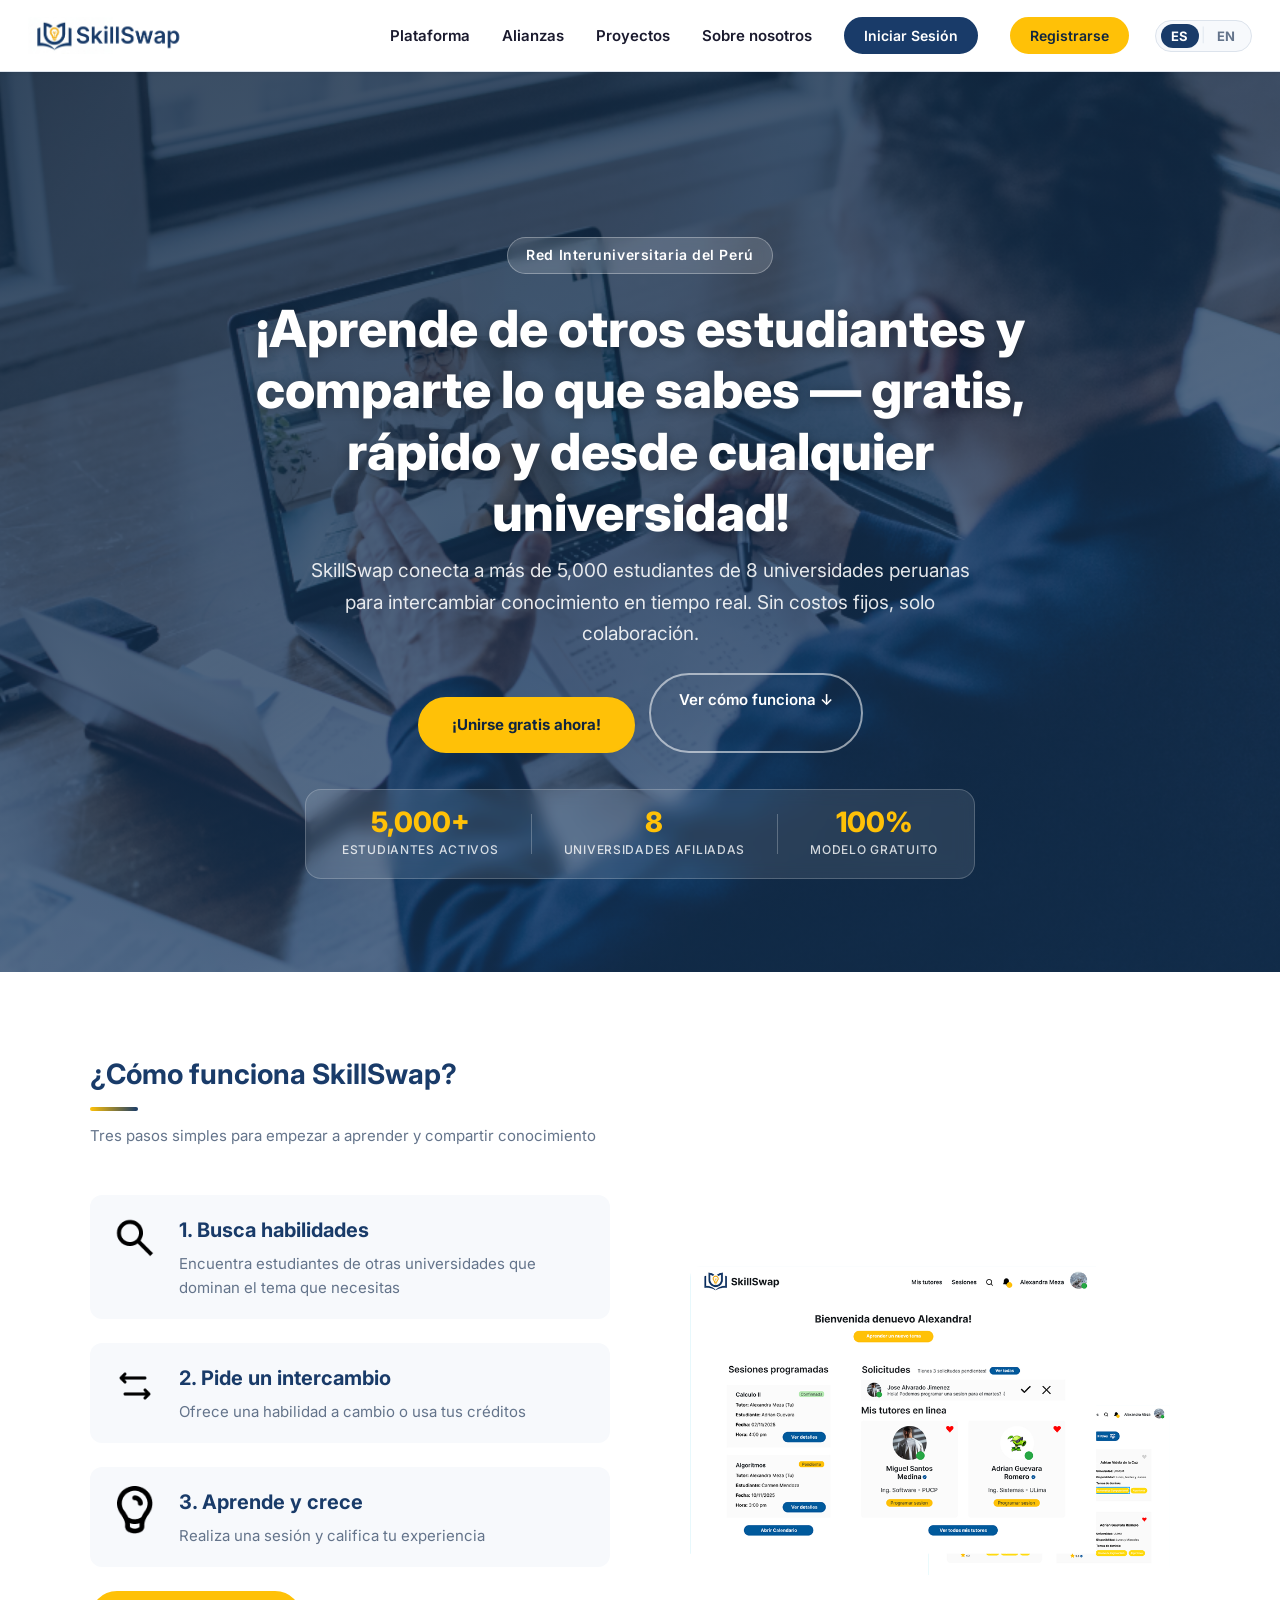
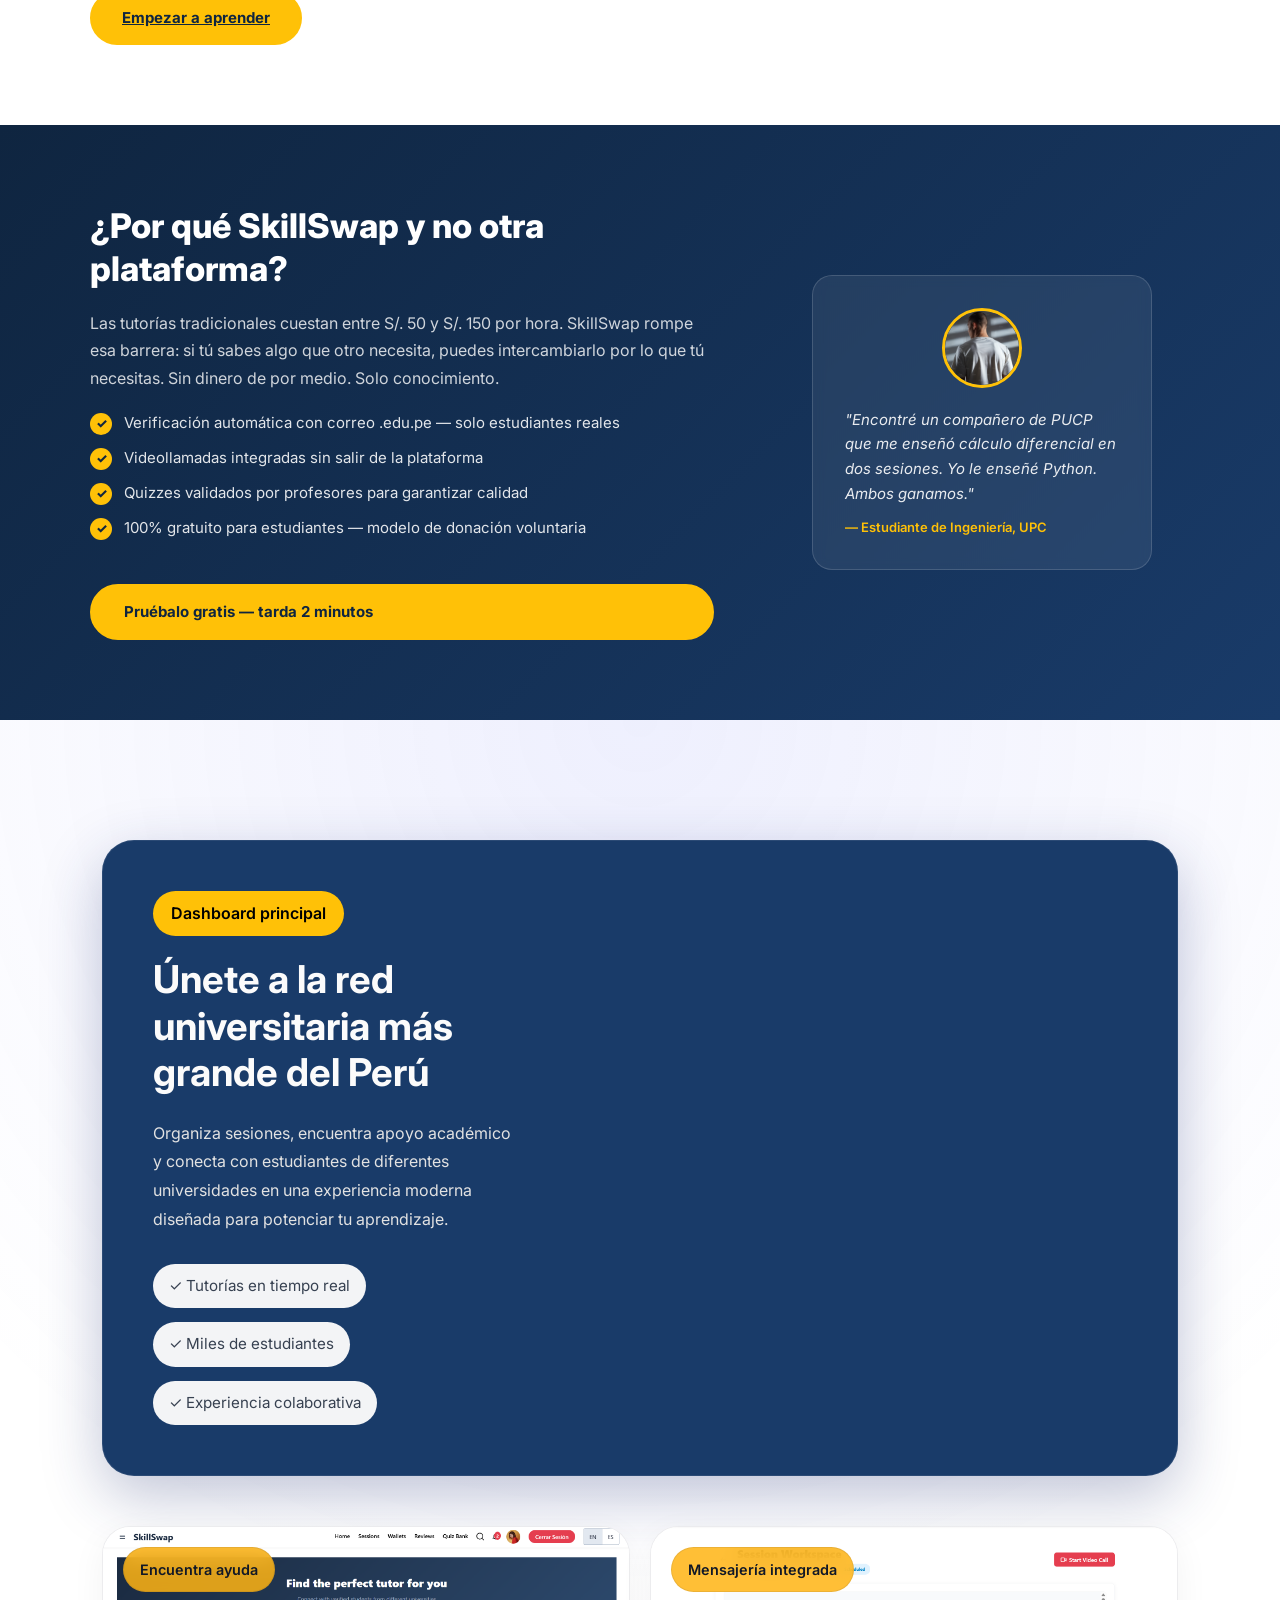
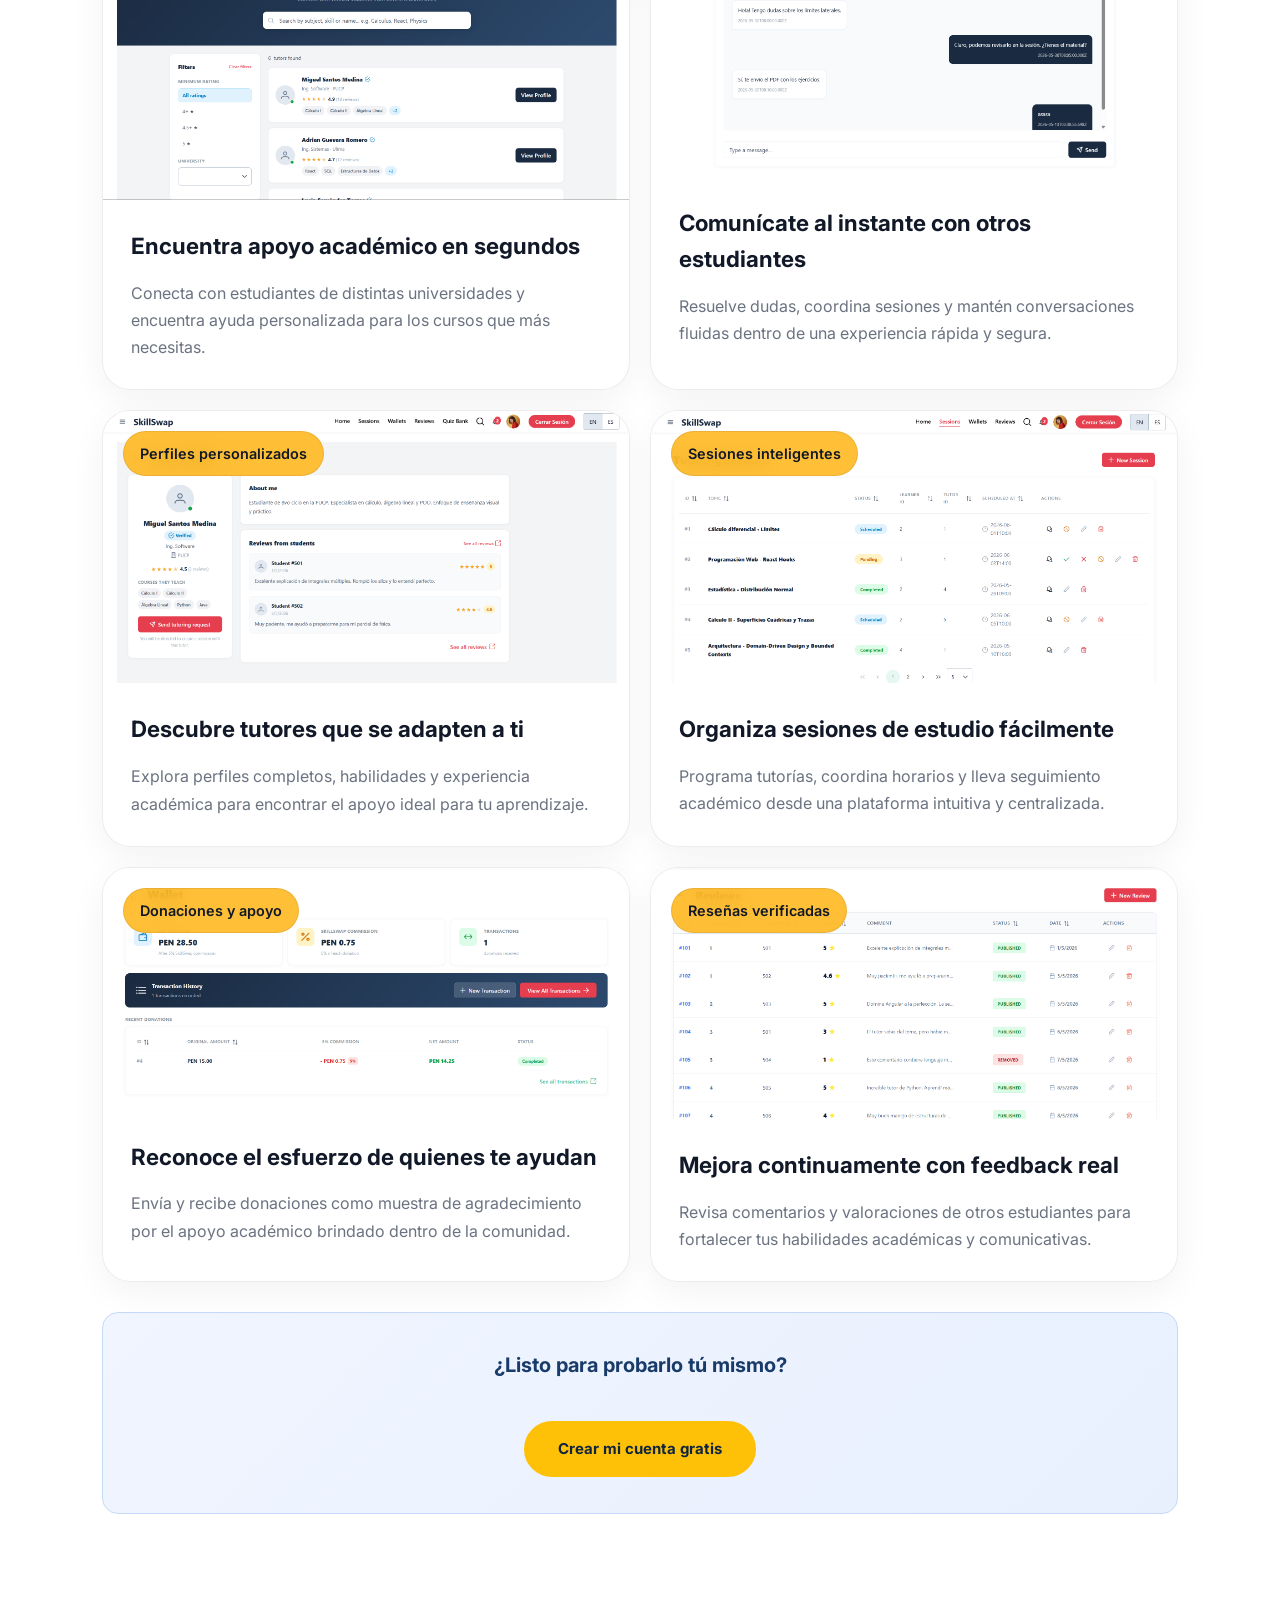
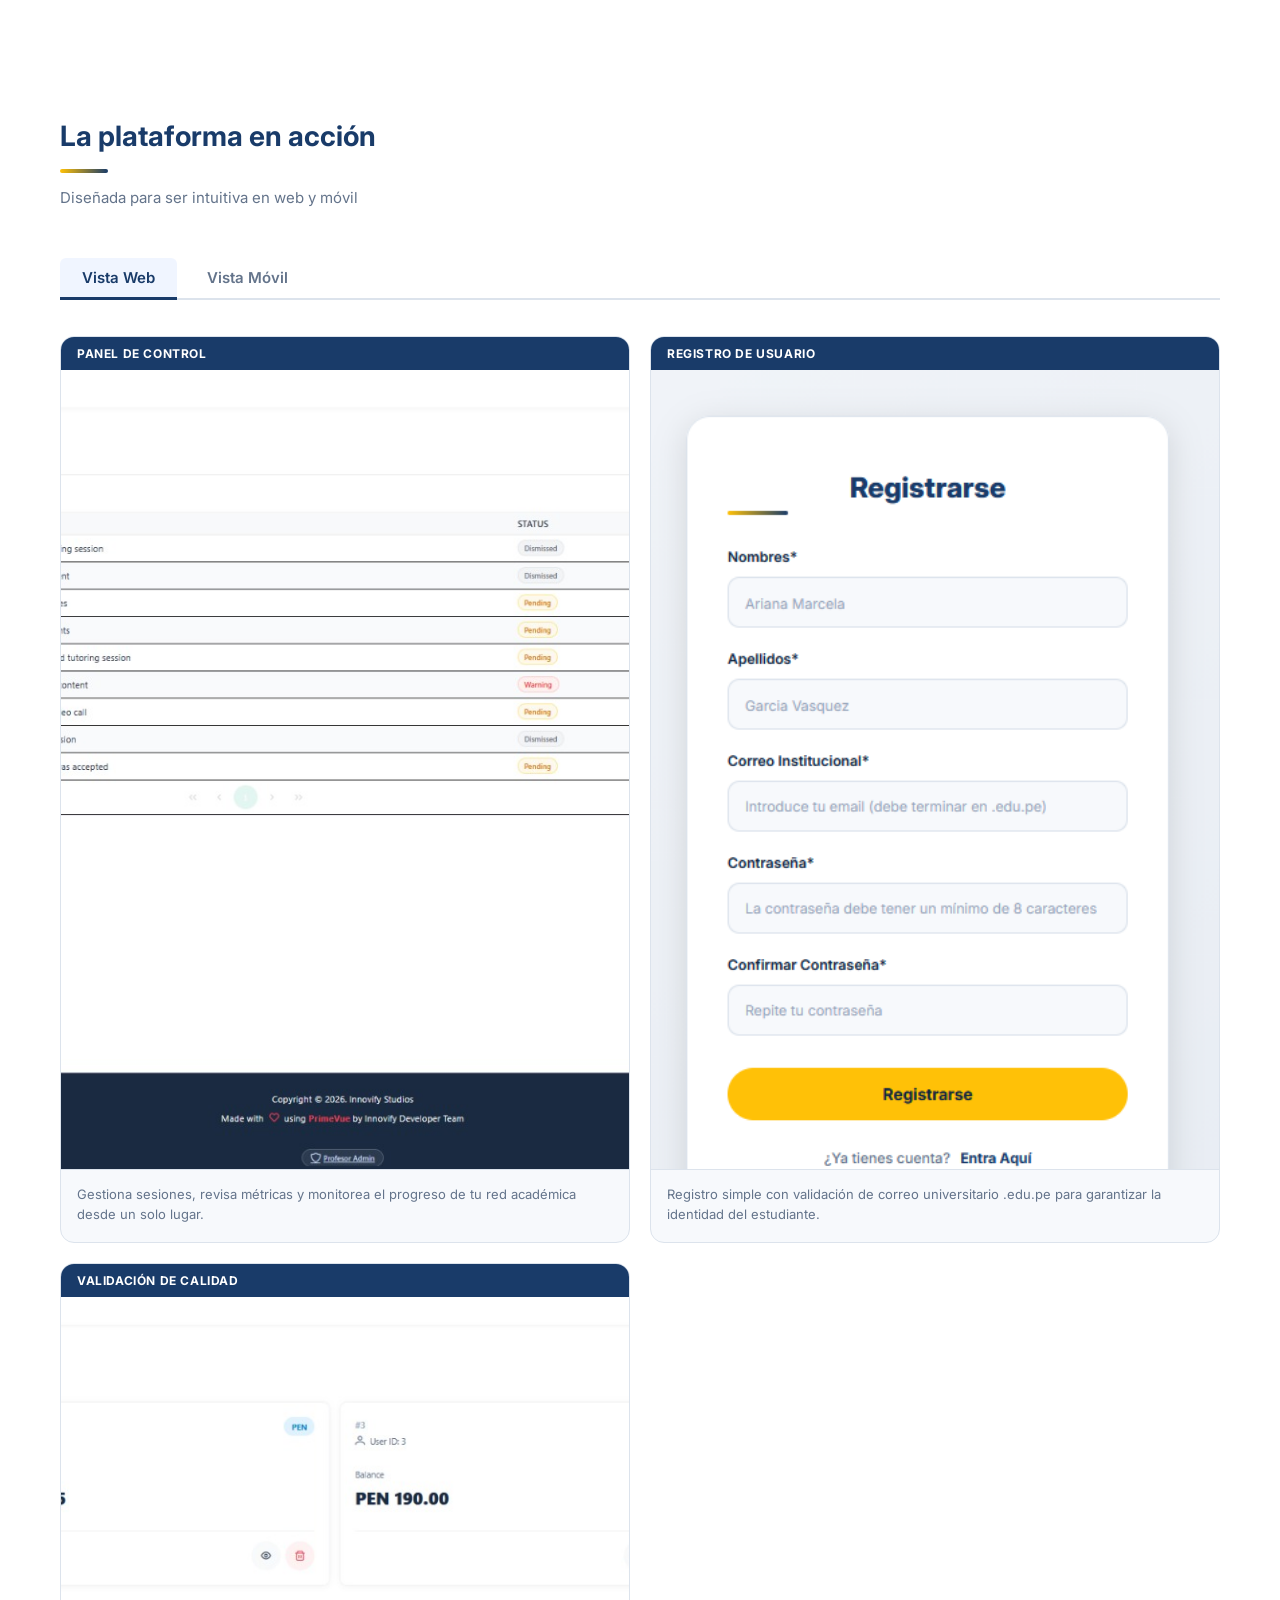
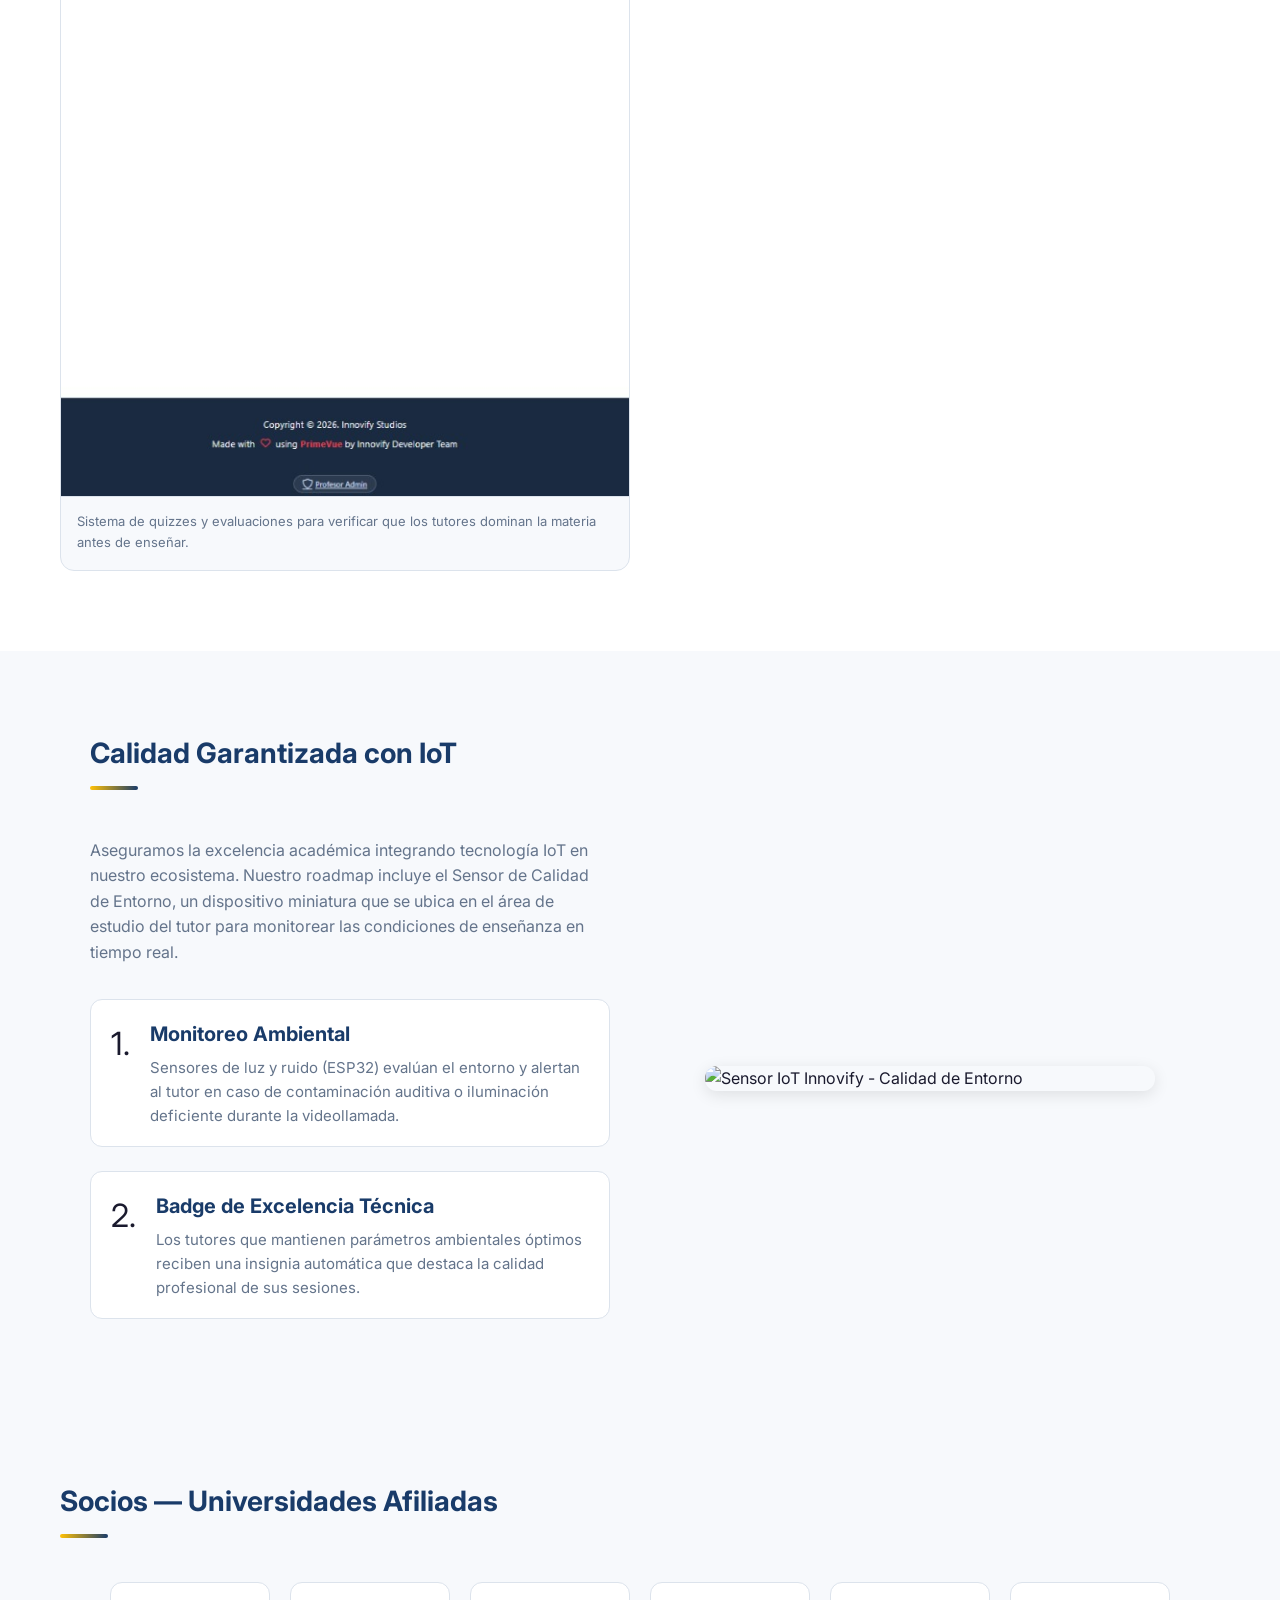
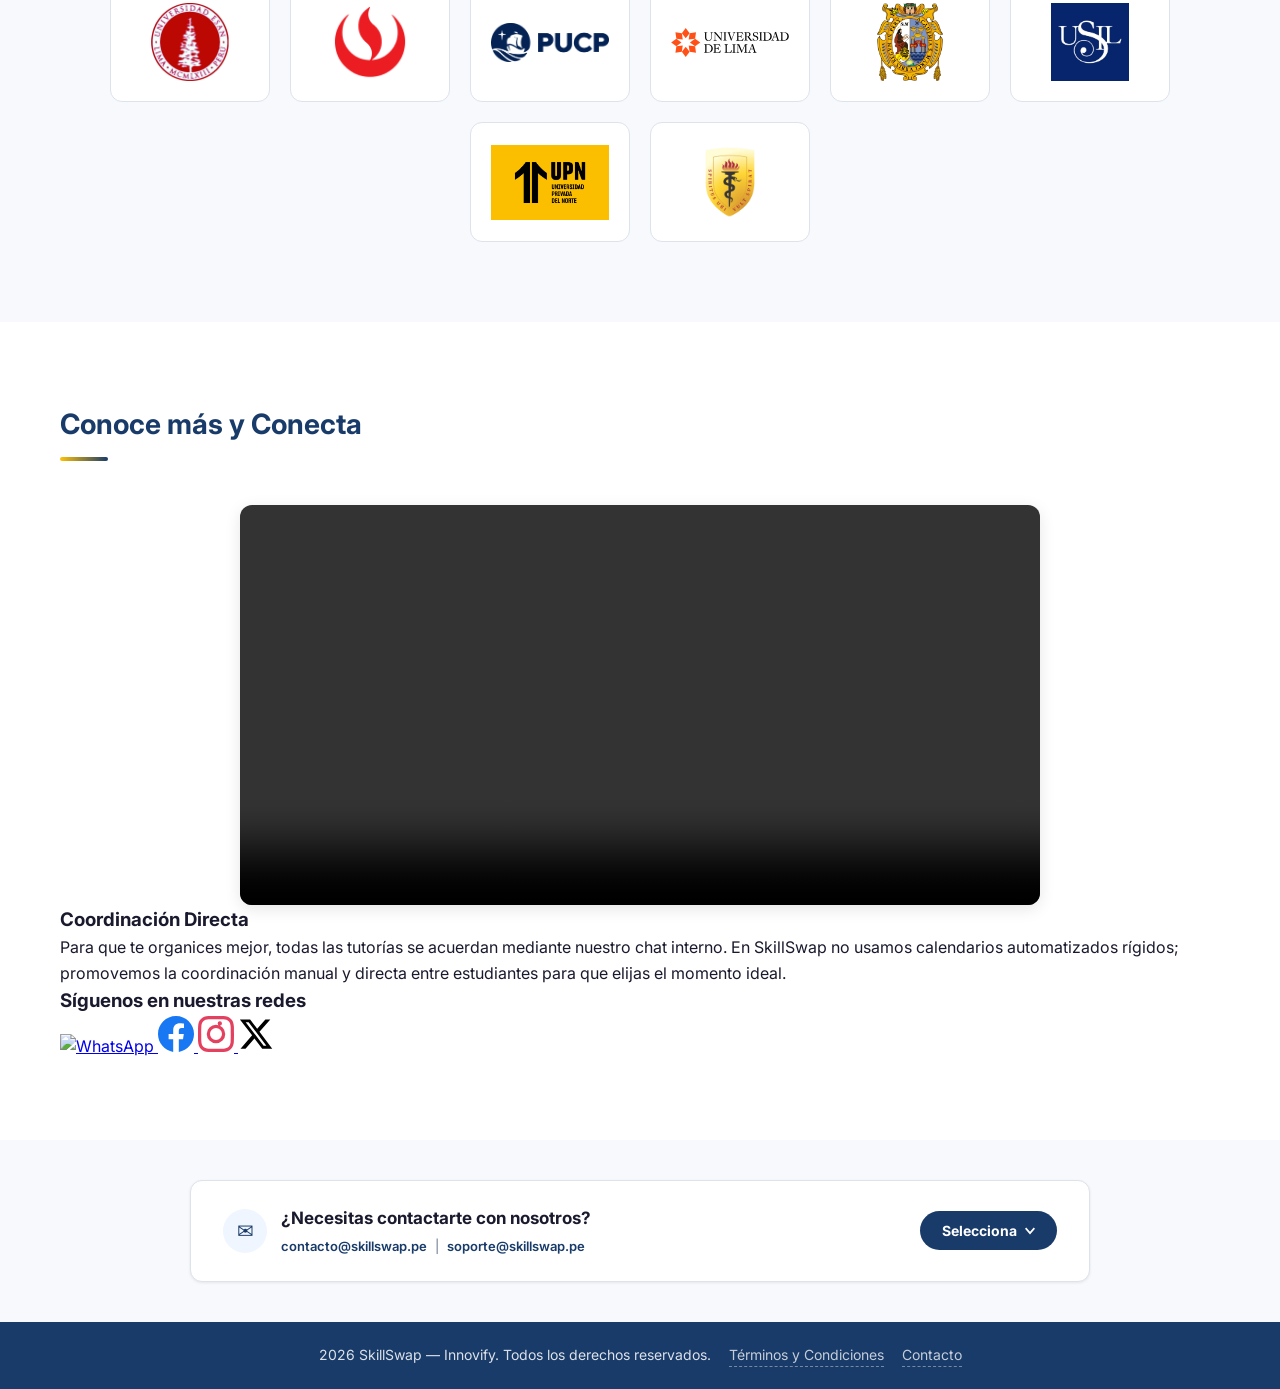
==== commit 447c7d98: "agregando secciones de about product y team" ====
--- a/public/index.html
+++ b/public/index.html
@@ -251,11 +251,7 @@
 
         <div class="hero-image-container">
 
-          <img
-            src="assets/images/landing/home_screen.png"
-            alt="Dashboard principal"
-            loading="lazy"
-          />
+          <iframe width="560" height="315" src="https://www.youtube.com/embed/FUCpxY3n_Po?si=2bxNky77Zgiyd8Zu" title="YouTube video player" frameborder="0" allow="accelerometer; autoplay; clipboard-write; encrypted-media; gyroscope; picture-in-picture; web-share" referrerpolicy="strict-origin-when-cross-origin" allowfullscreen></iframe>
 
         </div>
 
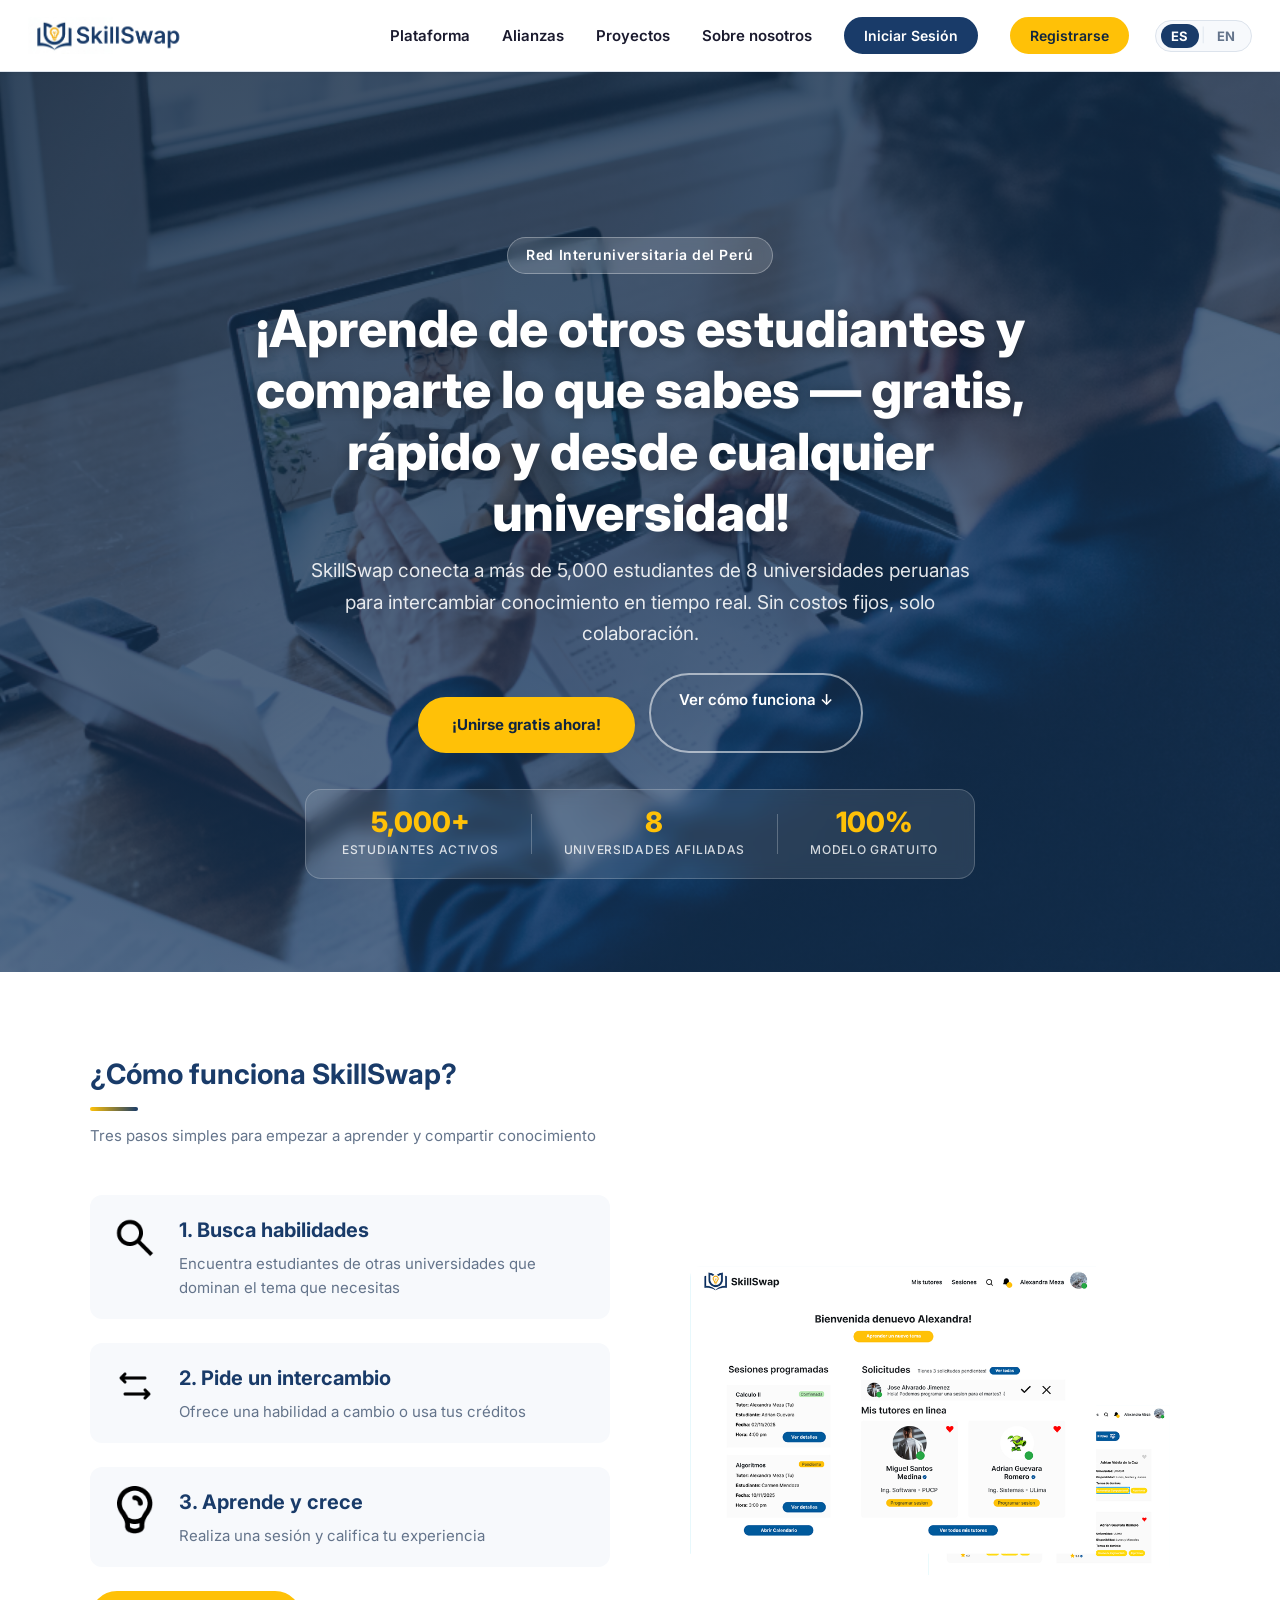
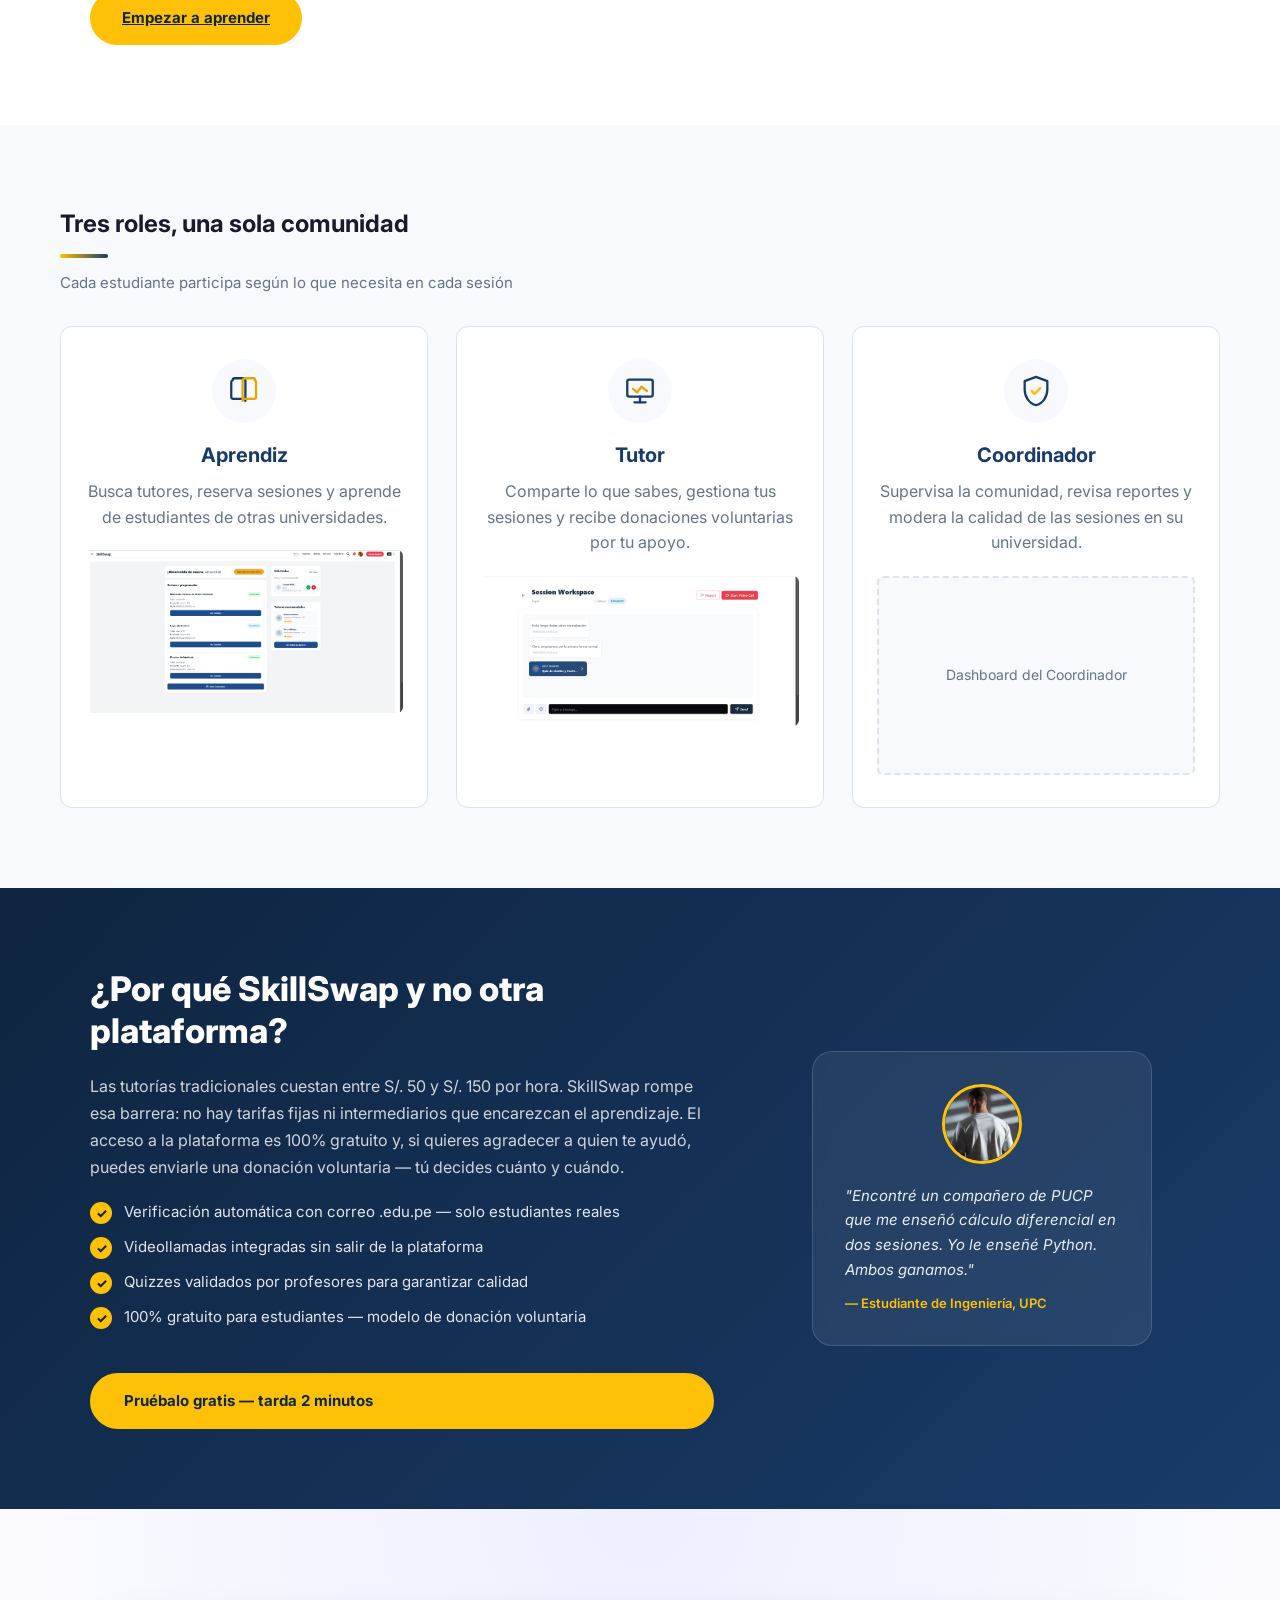
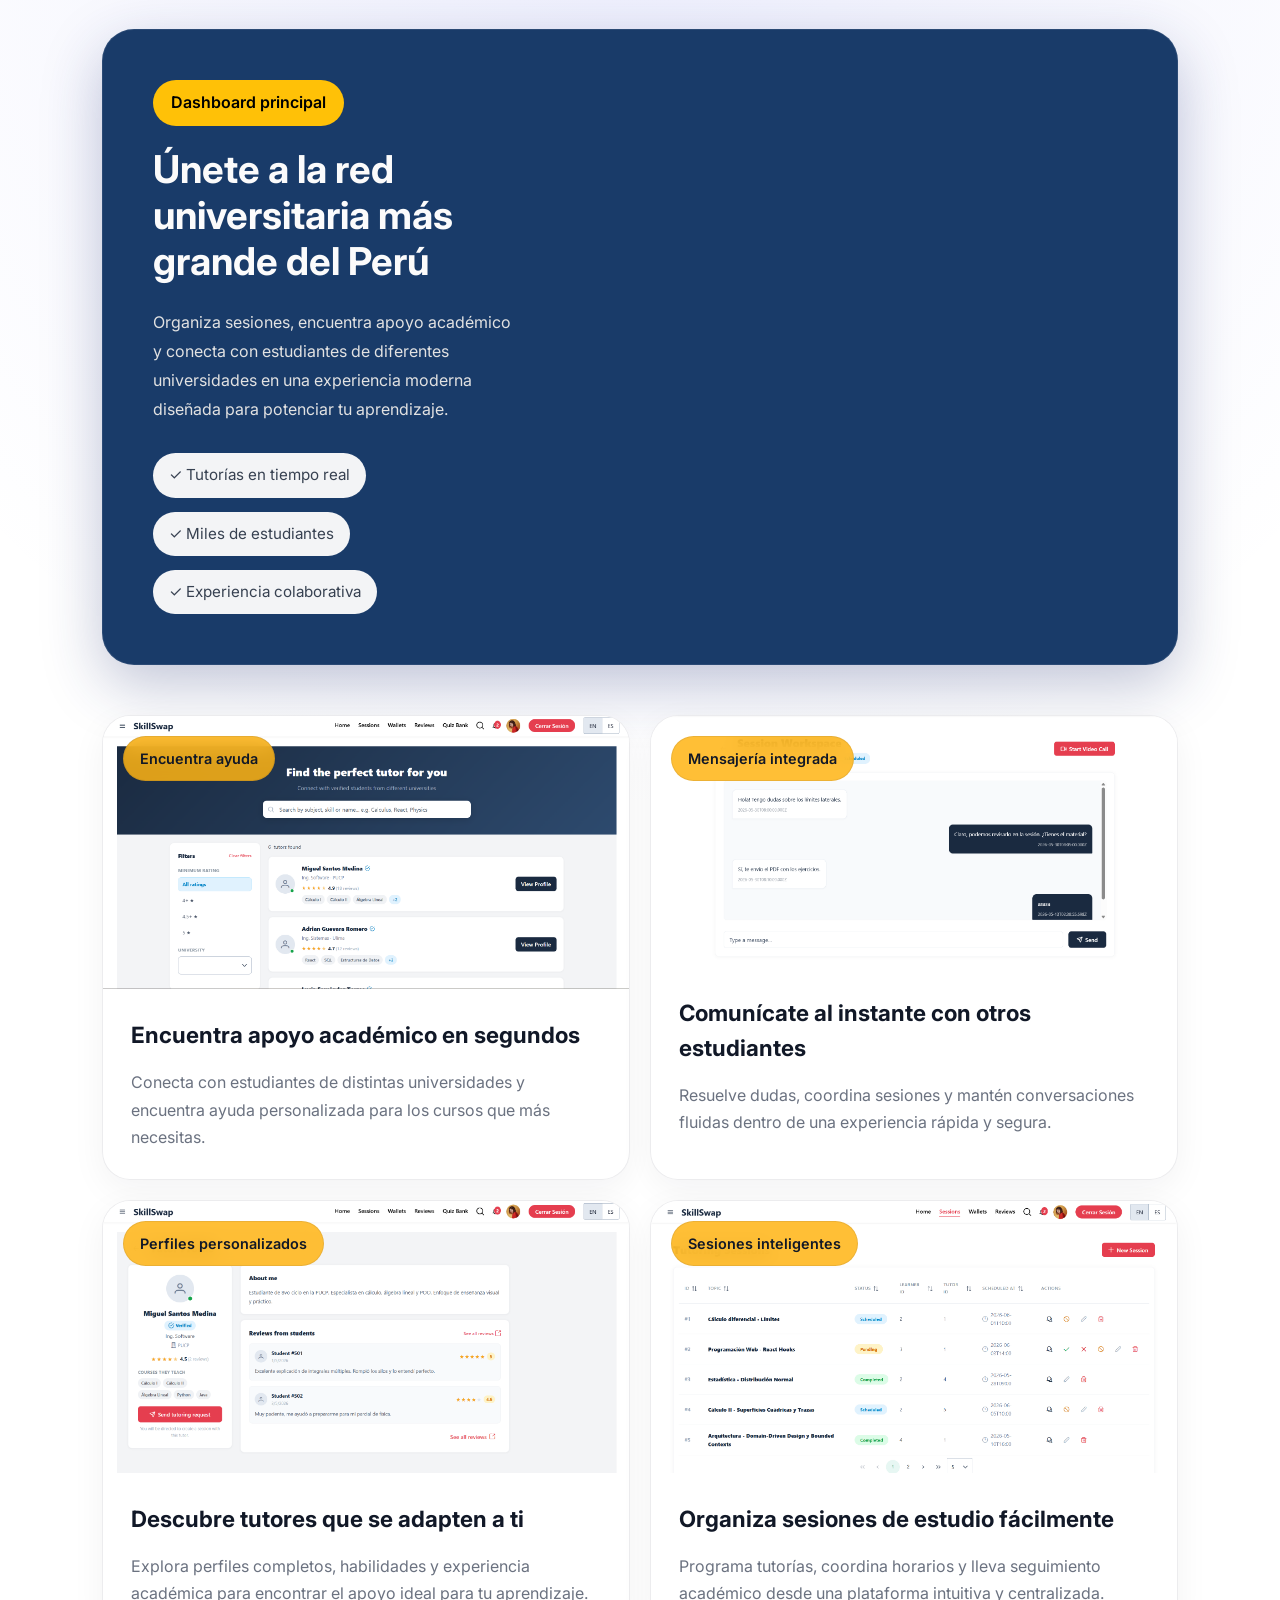
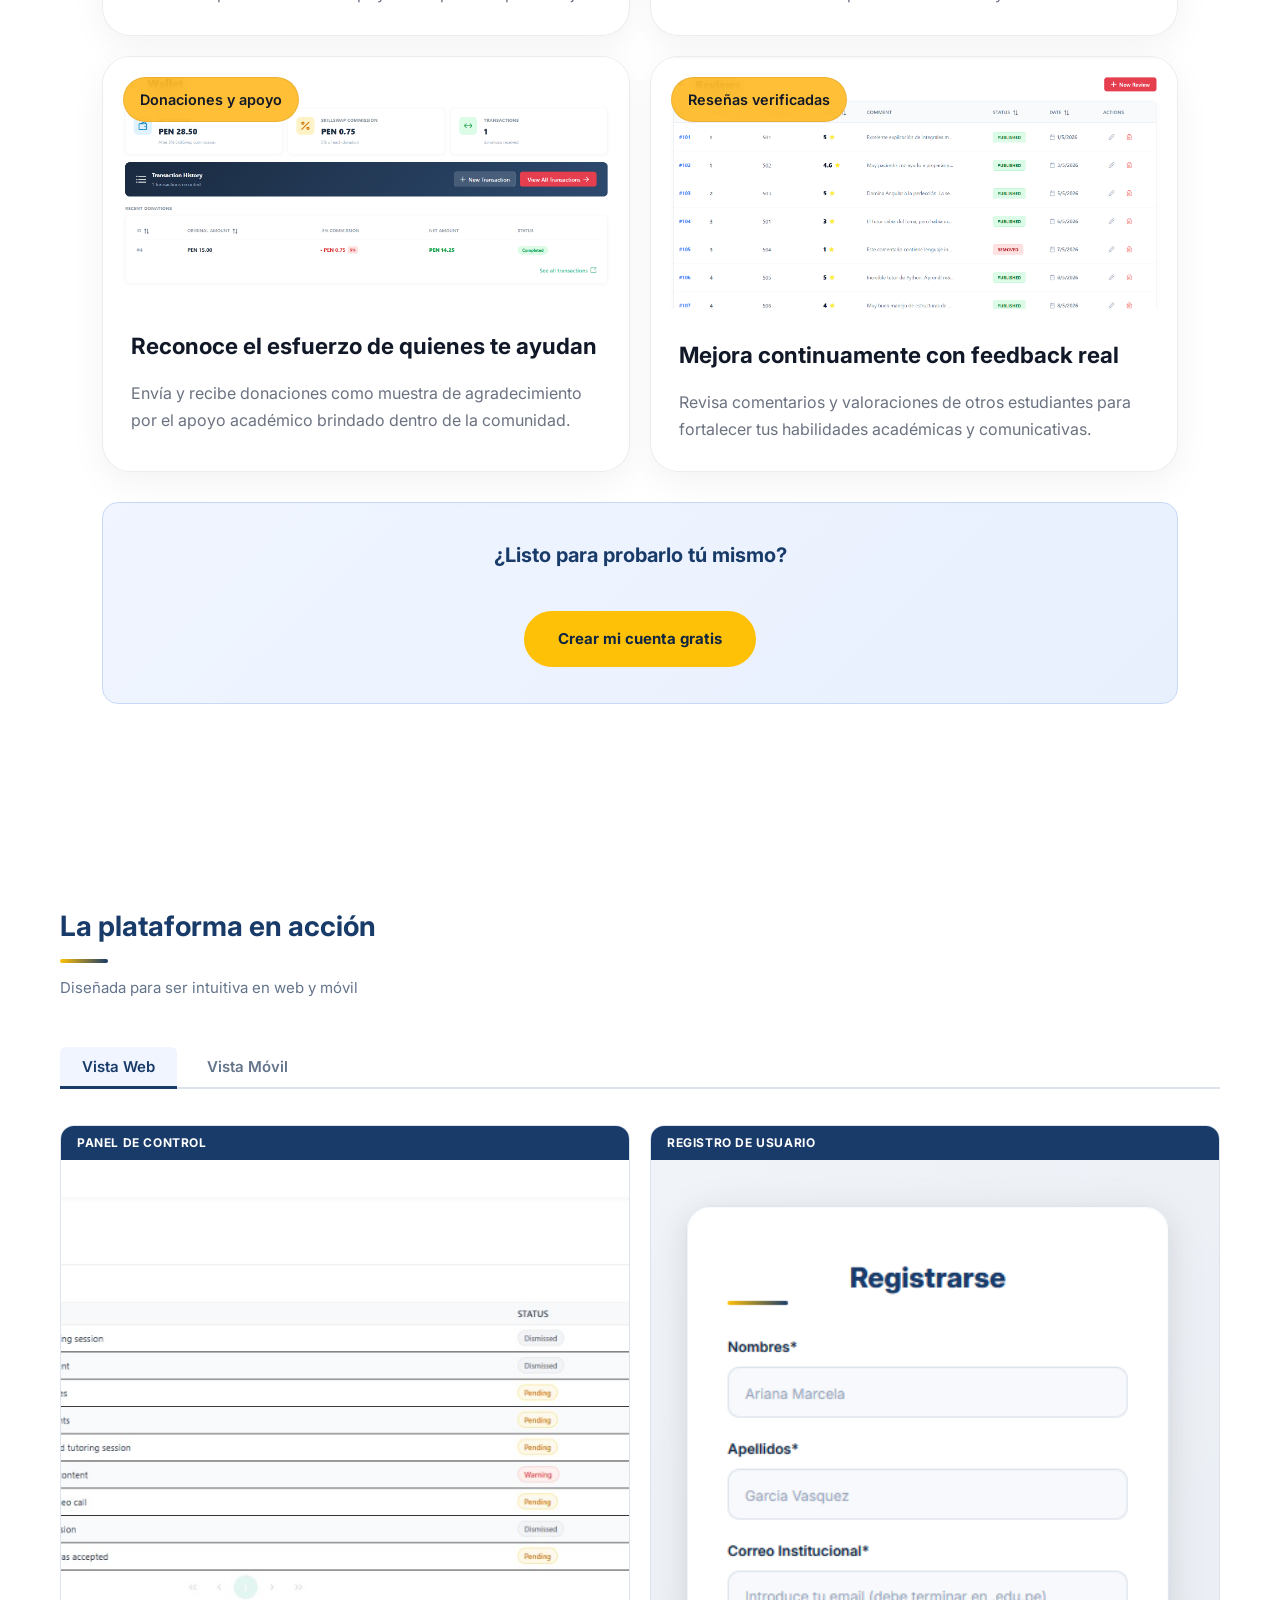
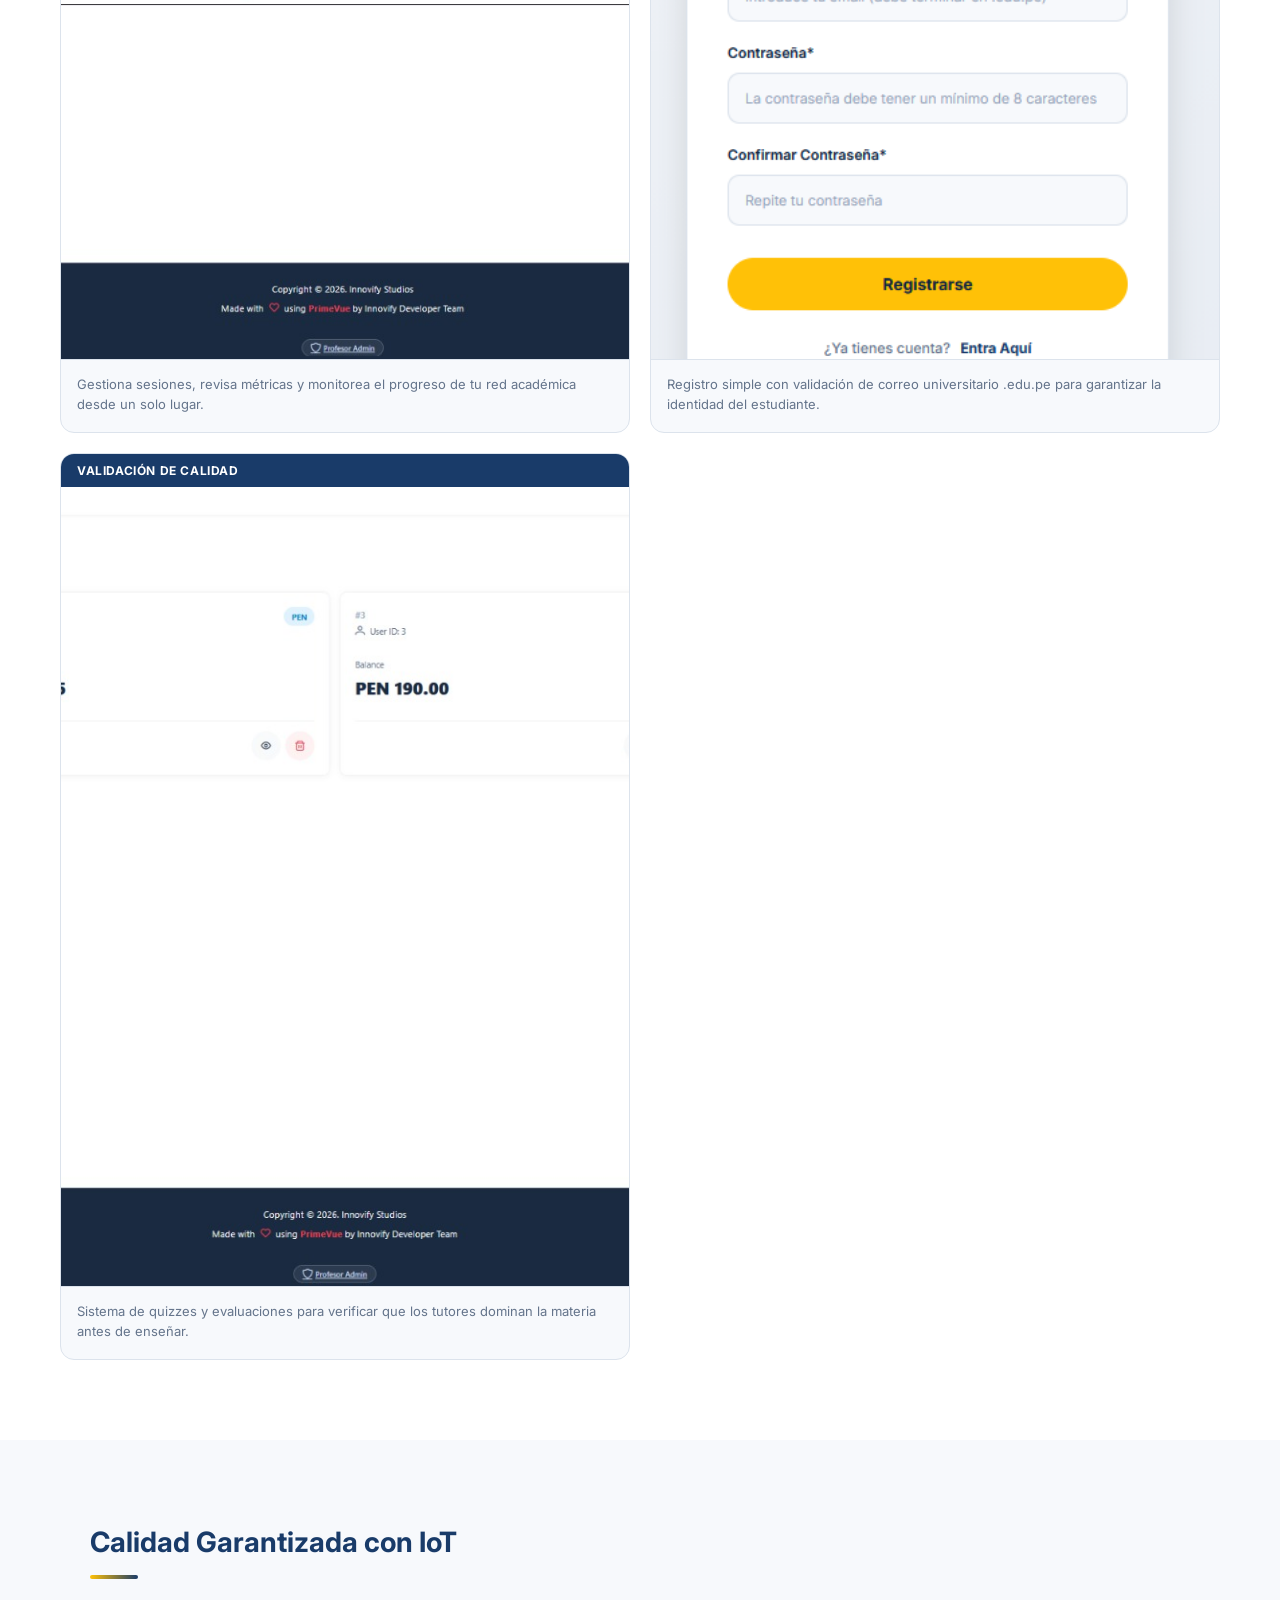
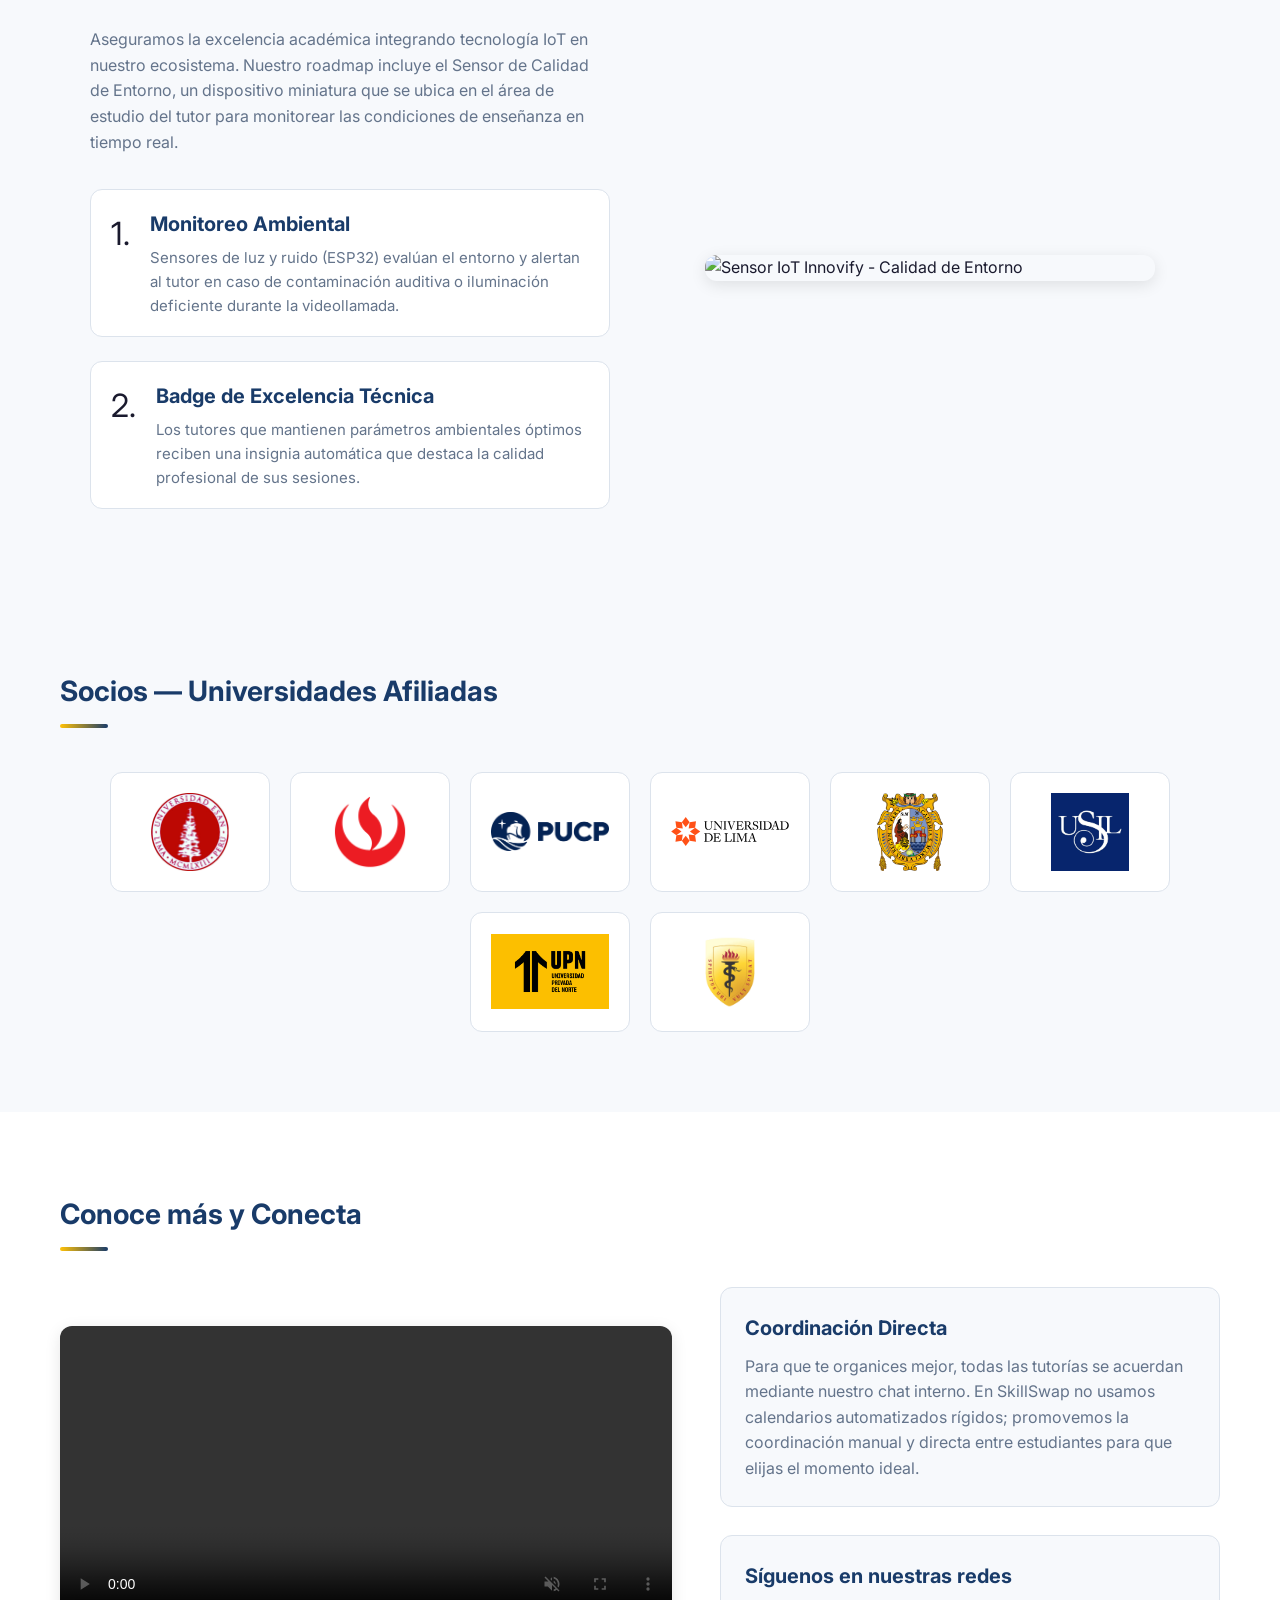
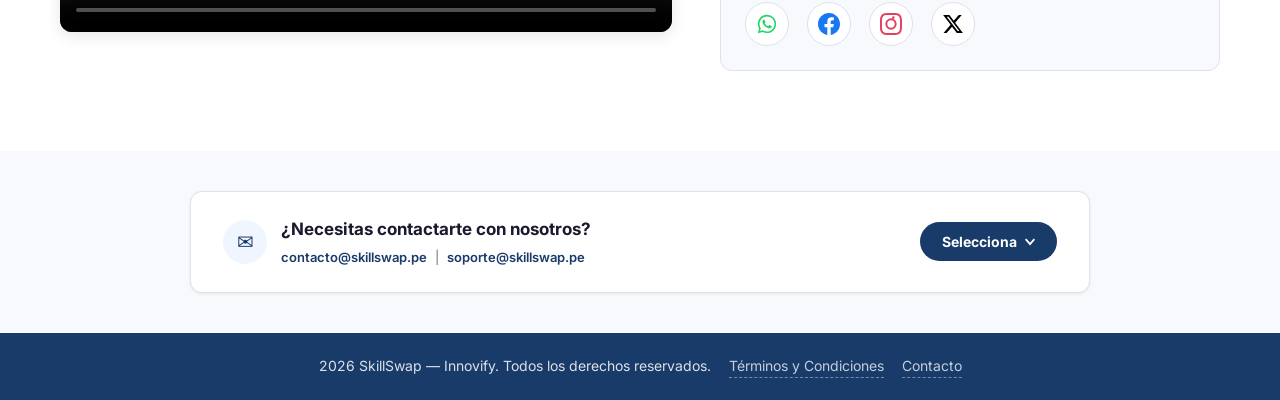
==== commit f0c31a2c: "actualizando LP e informe" ====
--- a/public/index.html
+++ b/public/index.html
@@ -167,13 +167,53 @@
       </div>
     </section>
 
+    <!-- ═══════════════════════════════════════ SECCIÓN — ROLES ═══════════════════════════════════════ -->
+<section class="seccion-roles">
+  <div class="titulo-seccion">
+    <h2 class="roles-titulo" data-i18n="roles-title">Tres roles, una sola comunidad</h2>
+    <div class="titulo-decorador"></div>
+    <p class="seccion-subtitulo" data-i18n="roles-subtitle">Cada estudiante participa según lo que necesita en cada sesión</p>
+  </div>
+
+  <div class="roles-grid">
+  <div class="rol-card">
+    <div class="rol-icono">
+      <svg width="34" height="34" viewBox="0 0 24 24" fill="none" xmlns="http://www.w3.org/2000/svg"><path d="M4 4.5C4 3.67 4.67 3 5.5 3H11a2 2 0 0 1 2 2v14a1.5 1.5 0 0 0-1.5-1.5H4.5A1.5 1.5 0 0 1 3 16V6c0-.83.67-1.5 1-1.5z" stroke="var(--primary-color)" stroke-width="1.6" stroke-linejoin="round"/><path d="M20 4.5c0-.83-.67-1.5-1.5-1.5H13a2 2 0 0 0-2 2v14a1.5 1.5 0 0 1 1.5-1.5h6.5a1.5 1.5 0 0 0 1.5-1.5V6c0-.83-.33-1.5-1-1.5z" stroke="var(--secondary-dark)" stroke-width="1.6" stroke-linejoin="round"/></svg>
+    </div>
+    <h3 data-i18n="rol-learner-title">Aprendiz</h3>
+    <p data-i18n="rol-learner-desc">Busca tutores, reserva sesiones y aprende de estudiantes de otras universidades.</p>
+    <img src="assets/images/imagen-aprendiz-dashboard.png" alt="Aprendiz usando SkillSwap" class="rol-imagen-preview" />
+  </div>
+
+  <div class="rol-card">
+    <div class="rol-icono">
+      <svg width="34" height="34" viewBox="0 0 24 24" fill="none" xmlns="http://www.w3.org/2000/svg"><rect x="3" y="4" width="18" height="12" rx="1.5" stroke="var(--primary-color)" stroke-width="1.6"/><path d="M8 20h8M12 16v4" stroke="var(--primary-color)" stroke-width="1.6" stroke-linecap="round"/><path d="M7 10.5l3 2.5 3-4 4 3" stroke="var(--secondary-dark)" stroke-width="1.6" stroke-linecap="round" stroke-linejoin="round"/></svg>
+    </div>
+    <h3 data-i18n="rol-tutor-title">Tutor</h3>
+    <p data-i18n="rol-tutor-desc">Comparte lo que sabes, gestiona tus sesiones y recibe donaciones voluntarias por tu apoyo.</p>
+    <img src="assets/images/imagen-tutor-1-dashboard.png" alt="Tutor usando SkillSwap" class="rol-imagen-preview" />
+  </div>
+
+  <div class="rol-card">
+    <div class="rol-icono">
+      <svg width="34" height="34" viewBox="0 0 24 24" fill="none" xmlns="http://www.w3.org/2000/svg"><path d="M12 2L4 5v6c0 5.25 3.4 10.14 8 11 4.6-.86 8-5.75 8-11V5l-8-3z" stroke="var(--primary-color)" stroke-width="1.6" stroke-linejoin="round"/><path d="M9 12l2 2 4-4" stroke="var(--secondary-color)" stroke-width="1.8" stroke-linecap="round" stroke-linejoin="round"/></svg>
+    </div>
+    <h3 data-i18n="rol-coordinador-title">Coordinador</h3>
+    <p data-i18n="rol-coordinador-desc">Supervisa la comunidad, revisa reportes y modera la calidad de las sesiones en su universidad.</p>
+    <div class="rol-dashboard-preview">
+      <span data-i18n="rol-coordinador-preview">Dashboard del Coordinador</span>
+    </div>
+  </div>
+</div>
+</section>
+
     <!-- ═══════════════════════════════════════ SECCIÓN — PITCH / VALOR ═══════════════════════════════════════ -->
     <section class="seccion-pitch">
       <div class="pitch-contenido">
         <div class="pitch-texto">
           <h2 data-i18n="pitch-title">¿Por qué SkillSwap y no otra plataforma?</h2>
           <p data-i18n="pitch-desc">
-            Las tutorías tradicionales cuestan entre S/. 50 y S/. 150 por hora. SkillSwap rompe esa barrera: si tú sabes algo que otro necesita, puedes intercambiarlo por lo que tú necesitas. Sin dinero de por medio. Solo conocimiento.
+            Las tutorías tradicionales cuestan entre S/. 50 y S/. 150 por hora. SkillSwap rompe esa barrera: no hay tarifas fijas ni intermediarios que encarezcan el aprendizaje. El acceso a la plataforma es 100% gratuito y, si quieres agradecer a quien te ayudó, puedes enviarle una donación voluntaria — tú decides cuánto y cuándo.
           </p>
           <ul class="pitch-lista">
             <li>
@@ -626,7 +666,7 @@
             <h3 data-i18n="atp-social-title">Síguenos en nuestras redes</h3>
             <div class="redes-iconos">
               <a href="https://wa.me/51999999999" aria-label="WhatsApp SkillSwap" target="_blank" rel="noopener">
-                <img src="https://img.logo.dev/whatsapp.com?token=pk_Q6aUpdb8ROK6cfI9i55zOQ&retina=true" alt="WhatsApp" width="36" height="36">
+                <svg width="36" height="36" viewBox="0 0 24 24" fill="#25D366" xmlns="http://www.w3.org/2000/svg"><path d="M12.004 2.003c-5.514 0-9.997 4.483-9.997 9.997 0 1.762.464 3.484 1.345 4.997L2 22l5.117-1.341a9.96 9.96 0 004.887 1.244h.004c5.514 0 9.997-4.483 9.997-9.997 0-2.67-1.04-5.182-2.929-7.071a9.935 9.935 0 00-7.072-2.832zm0 18.174h-.003a8.28 8.28 0 01-4.223-1.156l-.303-.18-3.036.796.81-2.96-.198-.304a8.264 8.264 0 01-1.266-4.393c0-4.567 3.716-8.283 8.222-8.283 2.196 0 4.26.855 5.813 2.409a8.166 8.166 0 012.407 5.813c0 4.567-3.716 8.258-8.223 8.258zm4.508-6.196c-.247-.124-1.463-.722-1.69-.805-.227-.083-.392-.124-.557.124-.164.247-.638.805-.783.97-.144.164-.288.185-.535.062-.247-.124-1.043-.385-1.987-1.227-.734-.655-1.23-1.463-1.374-1.71-.144-.247-.015-.38.109-.503.112-.111.247-.288.37-.432.124-.144.165-.247.247-.412.083-.165.041-.309-.02-.432-.062-.124-.557-1.343-.764-1.84-.201-.483-.406-.418-.557-.426l-.474-.008a.91.91 0 00-.66.309c-.227.247-.866.847-.866 2.065 0 1.218.887 2.394 1.01 2.56.124.164 1.746 2.666 4.23 3.738.591.255 1.052.407 1.412.521.593.189 1.132.162 1.559.098.476-.071 1.463-.598 1.669-1.176.206-.577.206-1.073.144-1.176-.062-.103-.227-.165-.474-.288z"/></svg>
               </a>
               <a href="https://facebook.com/skillswapperu" aria-label="Facebook SkillSwap" target="_blank" rel="noopener">
                 <svg width="36" height="36" viewBox="0 0 24 24" fill="#1877F2" xmlns="http://www.w3.org/2000/svg"><path d="M24 12.073c0-6.627-5.373-12-12-12s-12 5.373-12 12c0 5.99 4.388 10.954 10.125 11.854v-8.385H7.078v-3.469h3.047V9.43c0-3.007 1.792-4.669 4.533-4.669 1.312 0 2.686.235 2.686.235v2.953H15.83c-1.491 0-1.956.925-1.956 1.874v2.25h3.328l-.532 3.469h-2.796v8.385C19.612 23.027 24 18.062 24 12.073z"/></svg>
@@ -760,10 +800,18 @@
           "about-skill3-title": "3. Aprende y crece",
           "about-skill3-desc":  "Realiza una sesión y califica tu experiencia",
           "about-btn":          "Empezar a aprender",
+          "roles-title":            "Tres roles, una sola comunidad",
+          "roles-subtitle":         "Cada estudiante participa según lo que necesita en cada sesión",
+          "rol-learner-title":      "Aprendiz",
+          "rol-learner-desc":       "Busca tutores, reserva sesiones y aprende de estudiantes de otras universidades.",
+          "rol-tutor-title":        "Tutor",
+          "rol-tutor-desc":         "Comparte lo que sabes, gestiona tus sesiones y recibe donaciones voluntarias por tu apoyo.",
+          "rol-coordinador-title":  "Coordinador",
+          "rol-coordinador-desc":   "Supervisa la comunidad, revisa reportes y modera la calidad de las sesiones en su universidad.",
 
           /* Pitch */
           "pitch-title":        "¿Por qué SkillSwap y no otra plataforma?",
-          "pitch-desc":         "Las tutorías tradicionales cuestan entre S/. 50 y S/. 150 por hora. SkillSwap rompe esa barrera: si tú sabes algo que otro necesita, puedes intercambiarlo por lo que tú necesitas. Sin dinero de por medio. Solo conocimiento.",
+          "pitch-desc":         "Las tutorías tradicionales cuestan entre S/. 50 y S/. 150 por hora. SkillSwap rompe esa barrera: no hay tarifas fijas ni intermediarios que encarezcan el aprendizaje. El acceso a la plataforma es 100% gratuito y, si quieres agradecer a quien te ayudó, puedes enviarle una donación voluntaria — tú decides cuánto y cuándo.",
           "pitch-item1":        "Verificación automática con correo .edu.pe — solo estudiantes reales",
           "pitch-item2":        "Videollamadas integradas sin salir de la plataforma",
           "pitch-item3":        "Quizzes validados por profesores para garantizar calidad",
@@ -888,10 +936,18 @@
           "about-skill3-title": "3. Learn and grow",
           "about-skill3-desc":  "Complete a session and rate your experience",
           "about-btn":          "Start learning",
+          "roles-title":            "Three roles, one community",
+          "roles-subtitle":         "Every student takes part in the way each session calls for",
+          "rol-learner-title":      "Learner",
+          "rol-learner-desc":       "Search for tutors, book sessions, and learn from students at other universities.",
+          "rol-tutor-title":        "Tutor",
+          "rol-tutor-desc":         "Share what you know, manage your sessions, and receive voluntary donations for your support.",
+          "rol-coordinador-title":  "Coordinator",
+          "rol-coordinador-desc":   "Oversees the community, reviews reports, and moderates session quality at their university.",
 
           /* Pitch */
           "pitch-title":        "Why SkillSwap and not another platform?",
-          "pitch-desc":         "Traditional tutoring costs between S/. 50 and S/. 150 per hour. SkillSwap breaks that barrier: if you know something someone else needs, you can exchange it for what you need. No money involved. Just knowledge.",
+         "pitch-desc":         "Traditional tutoring costs between S/. 50 and S/. 150 per hour. SkillSwap breaks that barrier: no fixed fees, no intermediaries. Access to the platform is 100% free, and if you want to thank whoever helped you, you can send a voluntary donation — you decide how much and when.",
           "pitch-item1":        "Automatic verification with .edu.pe email — real students only",
           "pitch-item2":        "Integrated video calls without leaving the platform",
           "pitch-item3":        "Teacher-validated quizzes to ensure quality",
--- a/public/assets/styles/index_stylesheet.css
+++ b/public/assets/styles/index_stylesheet.css
@@ -258,6 +258,91 @@
   height: 4px;
   border-radius: 2px;
   background: linear-gradient(90deg, var(--secondary-color), var(--primary-color));
+}
+
+.seccion-roles {
+  padding: var(--section-padding) 60px;
+  background-color: var(--background-color);
+}
+
+.roles-grid {
+  display: grid;
+  grid-template-columns: repeat(3, 1fr);
+  gap: 28px;
+  margin-top: 32px;
+}
+
+.rol-card {
+  background-color: var(--surface-color);
+  border: 1px solid var(--border-color);
+  border-radius: var(--radius-md);
+  padding: 32px 24px;
+  text-align: center;
+  transition: var(--transition);
+}
+
+.rol-card:hover {
+  transform: translateY(-4px);
+  box-shadow: var(--shadow-md);
+}
+
+.rol-icono {
+  width: 64px;
+  height: 64px;
+  margin: 0 auto 16px;
+  display: flex;
+  align-items: center;
+  justify-content: center;
+  border-radius: 50%;
+  background-color: var(--background-color);
+}
+
+.rol-icono img {
+  width: 36px;
+  height: 36px;
+  object-fit: contain;
+}
+
+.rol-card h3 {
+  font-size: var(--h3-font-size);
+  color: var(--primary-color);
+  margin-bottom: 8px;
+}
+
+.rol-card p {
+  font-size: var(--base-font-size);
+  color: var(--text-muted);
+}
+
+.rol-dashboard-preview {
+  margin-top: 20px;
+  aspect-ratio: 16 / 10;
+  border: 2px dashed var(--border-color);
+  border-radius: var(--radius-sm);
+  background-color: var(--background-color);
+  display: flex;
+  align-items: center;
+  justify-content: center;
+  padding: 12px;
+}
+.rol-imagen-preview {
+  width: 100%;
+  height: auto;
+  margin-top: 20px;
+  border-radius: var(--radius-sm);
+  display: block;
+}
+
+.rol-dashboard-preview span {
+  font-size: var(--label-font-size);
+  color: var(--text-muted);
+  text-align: center;
+}
+
+@media (max-width: 768px) {
+  .roles-grid {
+    grid-template-columns: 1fr;
+  }
 }
 
 /* ═══════════════════════════════════════════════════════════════
@@ -513,6 +598,82 @@
 
 .div-video-atp video:hover {
   box-shadow: var(--shadow-lg);
+}
+
+.contenido-atp-grid {
+  display: grid;
+  grid-template-columns: 1.1fr 0.9fr;
+  gap: 48px;
+  align-items: center;
+  margin-top: 24px;
+}
+
+.div-video-atp {
+  padding-top: 0;
+}
+
+.div-info-atp {
+  display: flex;
+  flex-direction: column;
+  gap: 28px;
+}
+
+.atp-coordinacion,
+.atp-redes {
+  background-color: var(--background-color);
+  border: 1px solid var(--border-color);
+  border-radius: var(--radius-md);
+  padding: 24px;
+}
+
+.atp-coordinacion h3,
+.atp-redes h3 {
+  font-size: var(--h3-font-size);
+  color: var(--primary-color);
+  margin-bottom: 10px;
+}
+
+.atp-coordinacion p {
+  color: var(--text-muted);
+  font-size: var(--base-font-size);
+}
+
+.redes-iconos {
+  display: flex;
+  align-items: center;
+  gap: 18px;
+  margin-top: 4px;
+}
+
+.redes-iconos a {
+  display: inline-flex;
+  align-items: center;
+  justify-content: center;
+  width: 44px;
+  height: 44px;
+  border-radius: 50%;
+  background-color: var(--surface-color);
+  border: 1px solid var(--border-color);
+  transition: var(--transition);
+}
+
+.redes-iconos a:hover {
+  transform: translateY(-3px);
+  box-shadow: var(--shadow-sm);
+  border-color: var(--secondary-color);
+}
+
+.redes-iconos img,
+.redes-iconos svg {
+  width: 22px;
+  height: 22px;
+}
+
+@media (max-width: 768px) {
+  .contenido-atp-grid {
+    grid-template-columns: 1fr;
+    gap: 32px;
+  }
 }
 
 /* ═══════════════════════════════════════════════════════════════
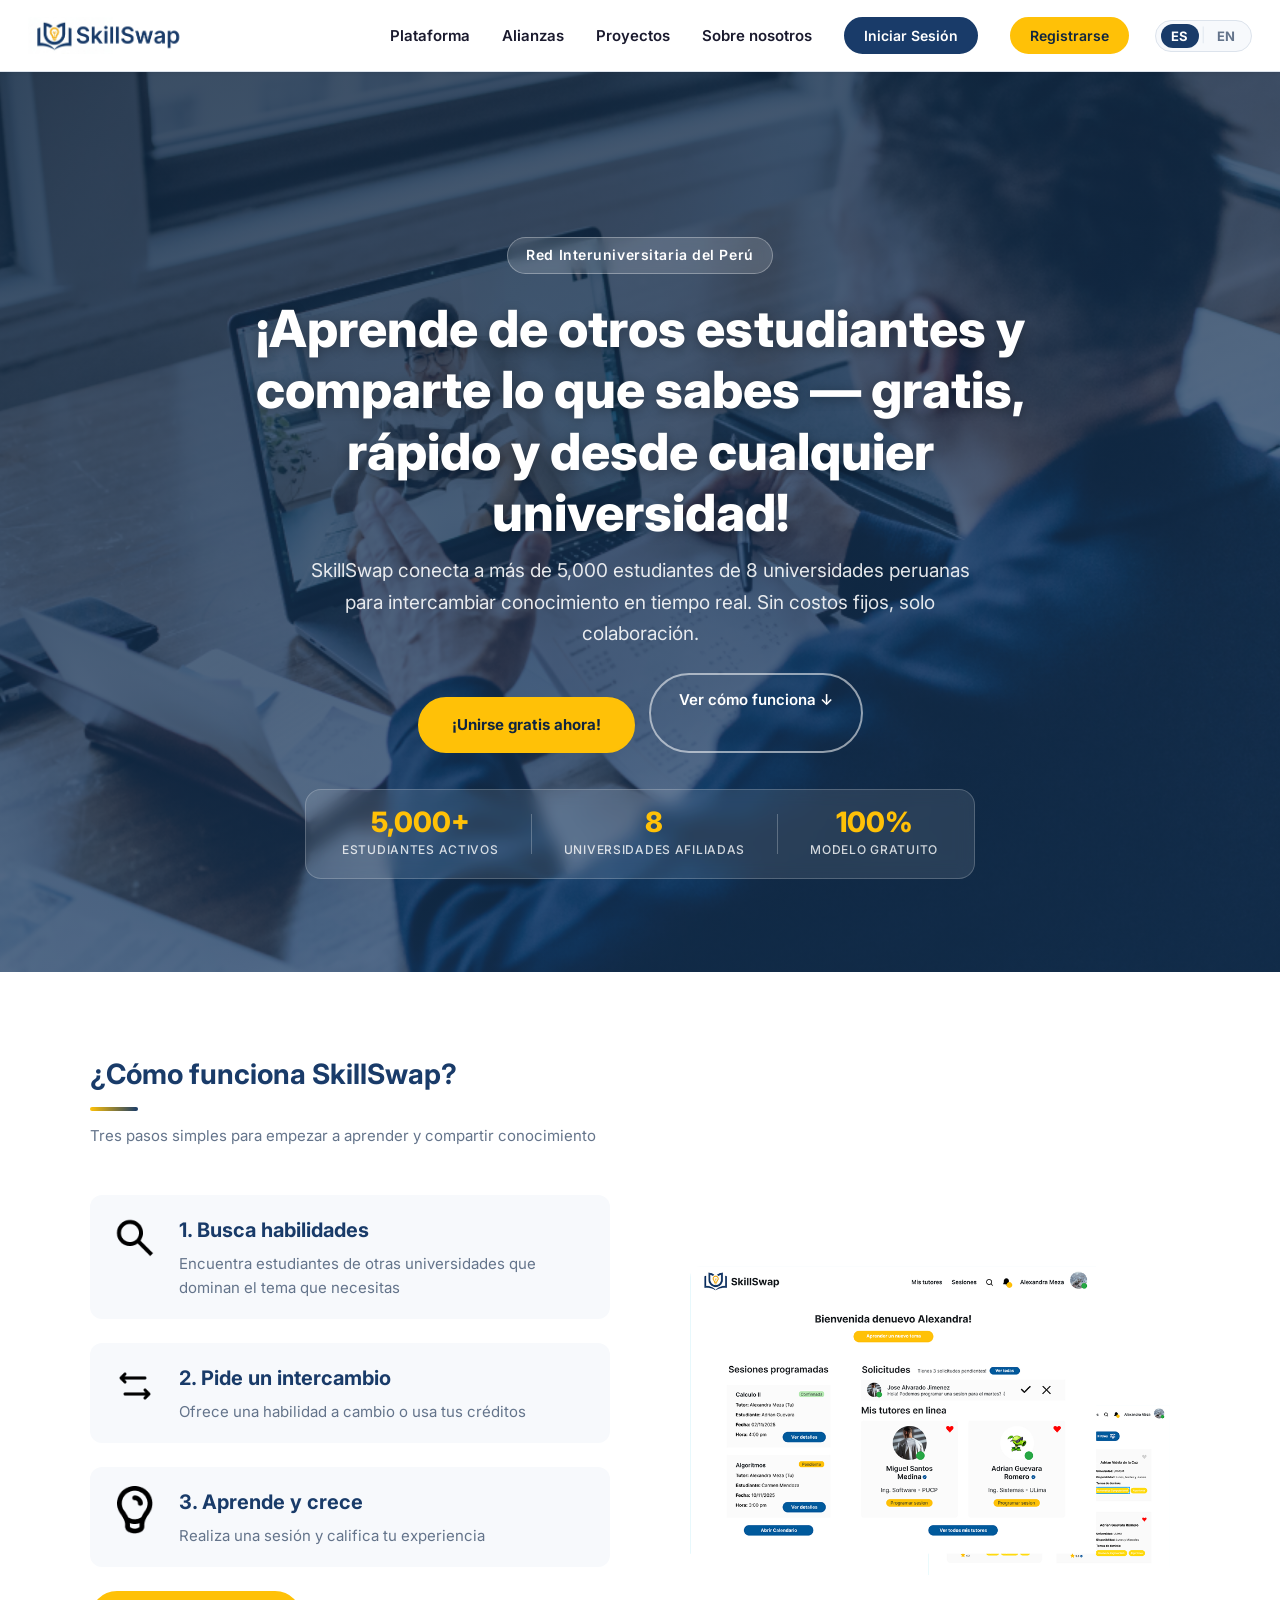
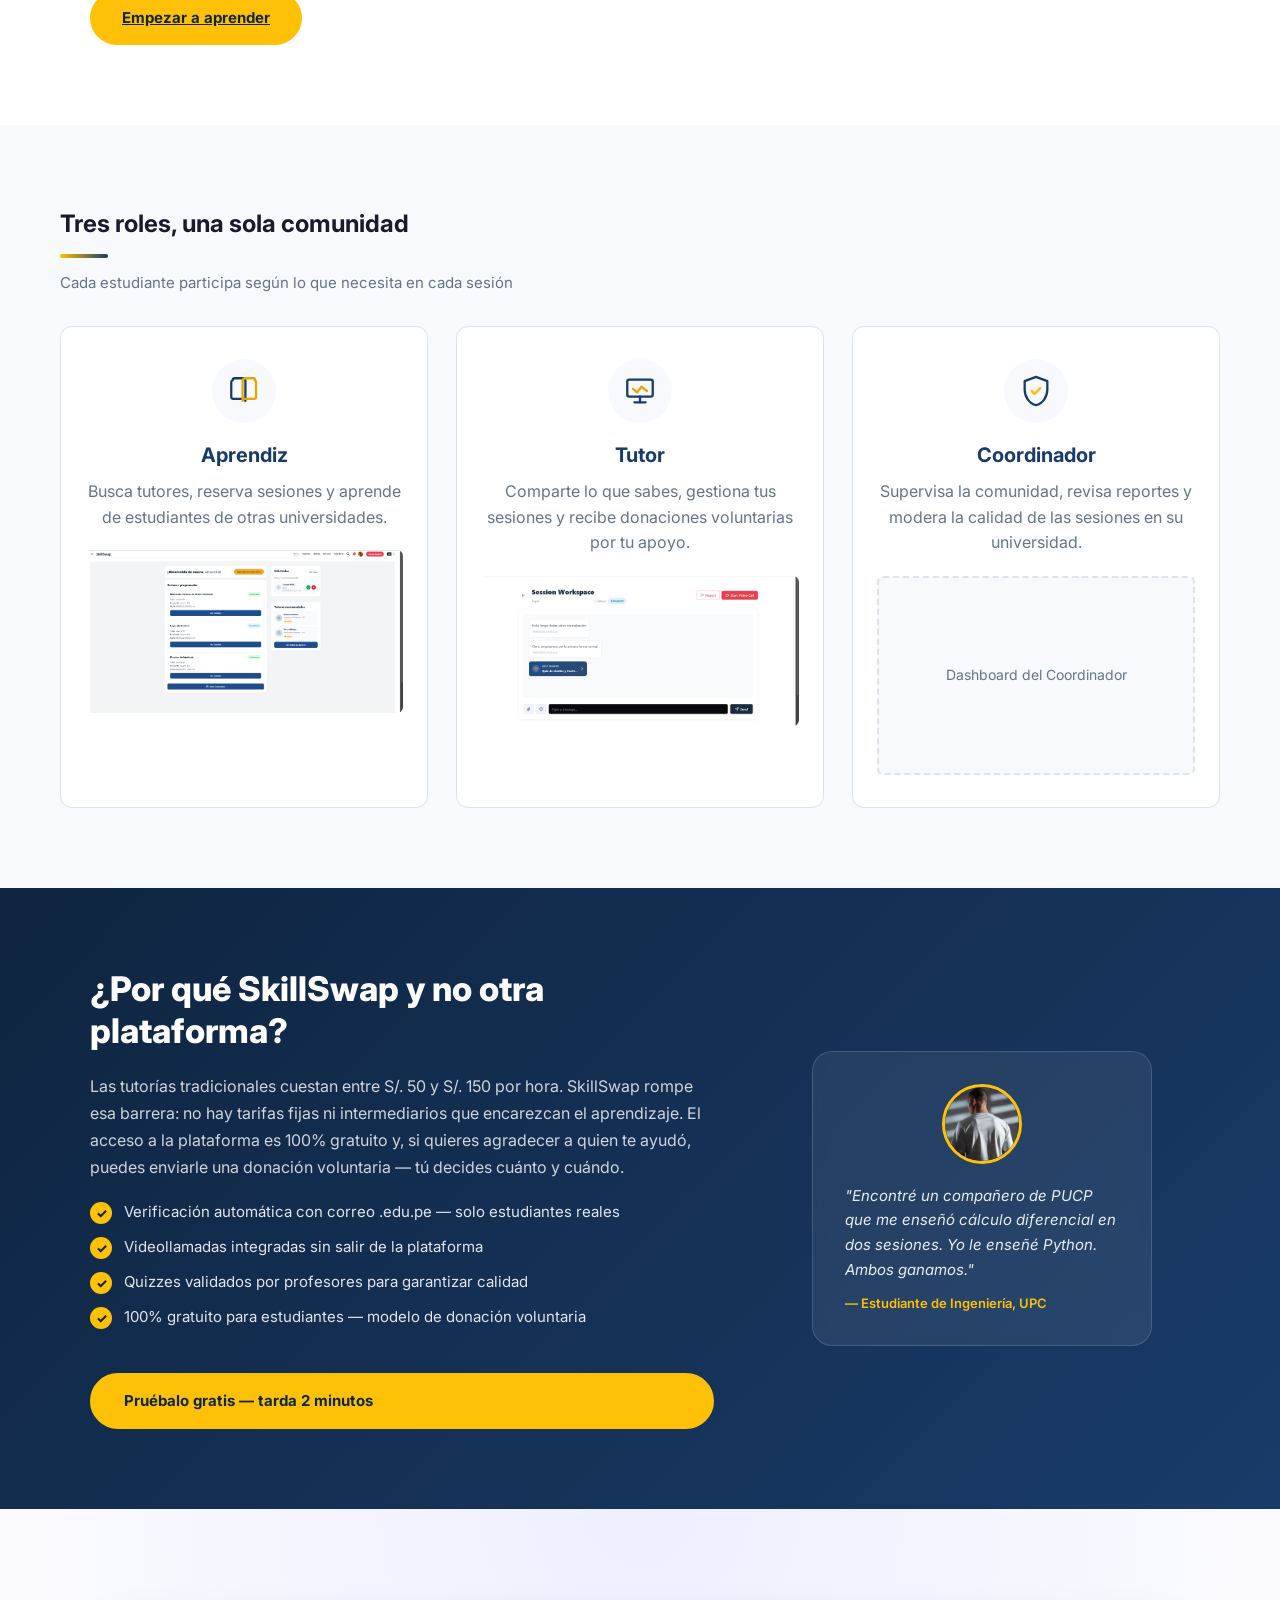
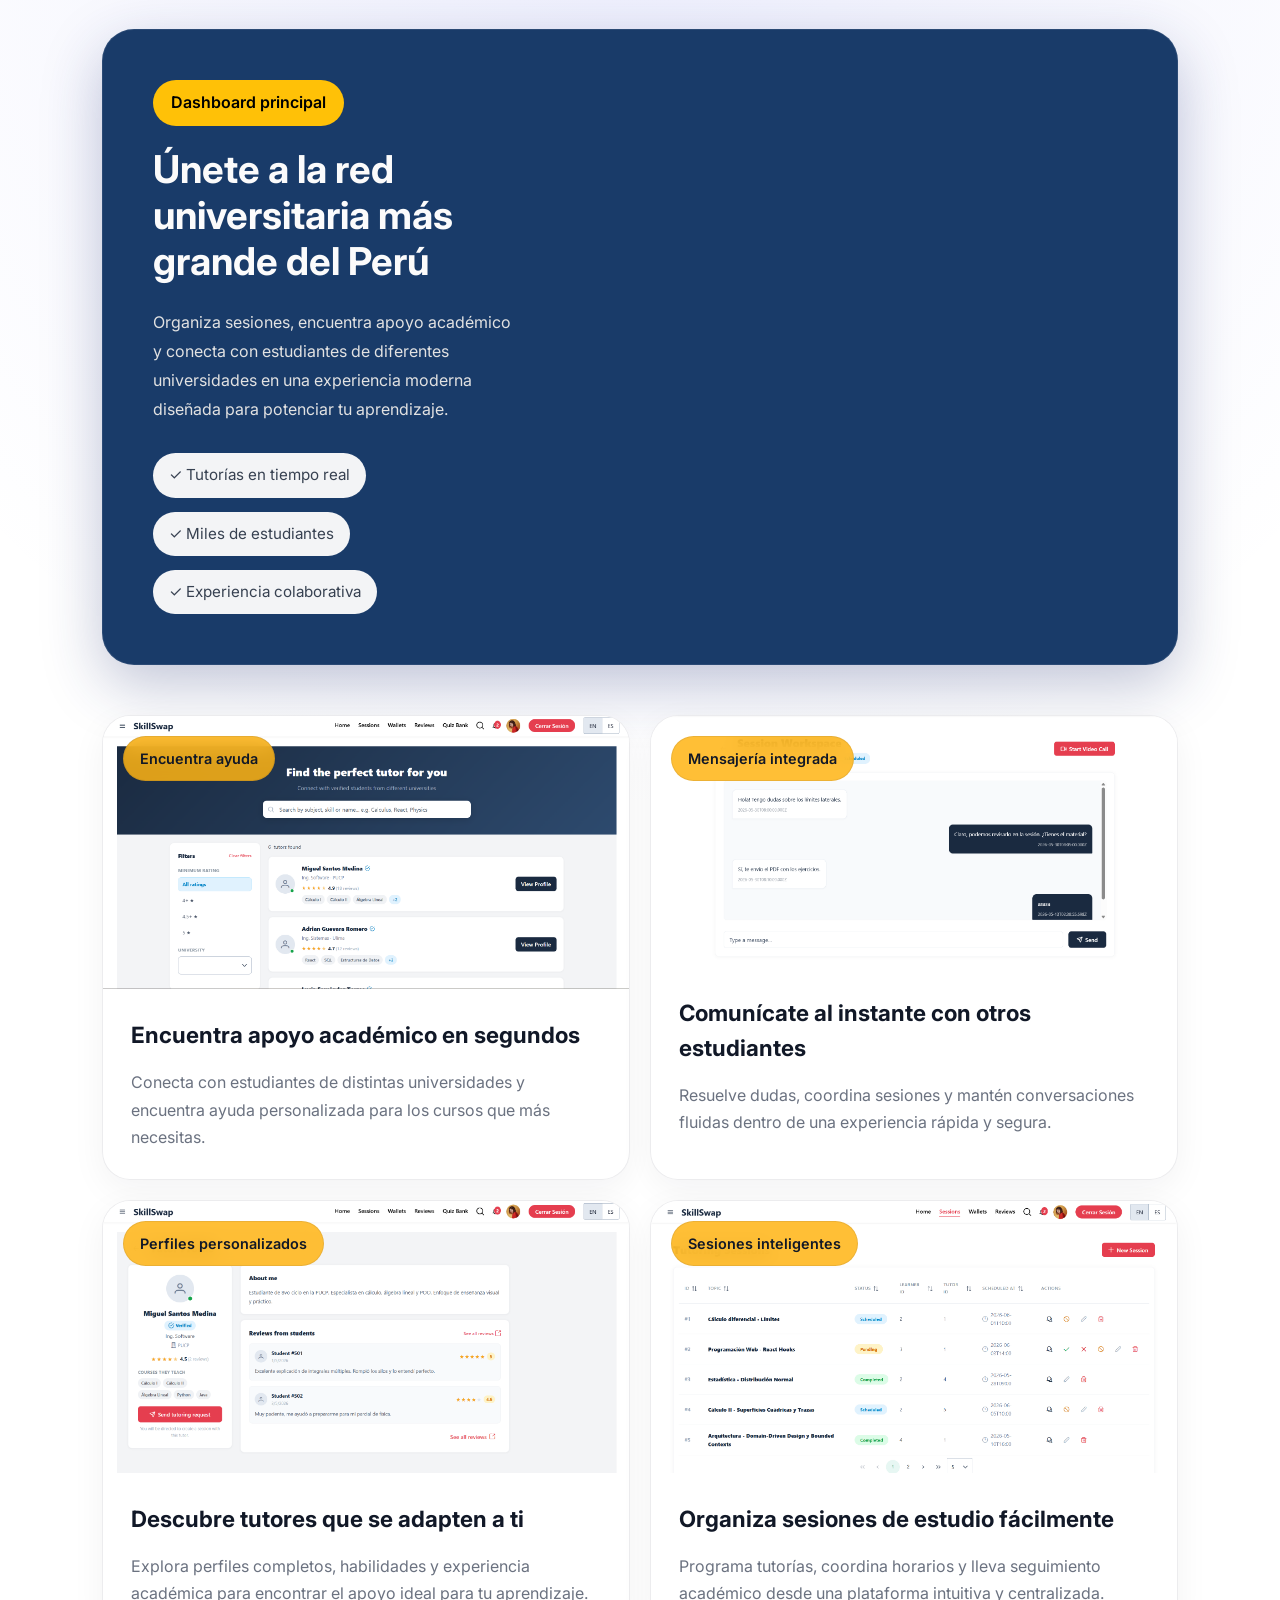
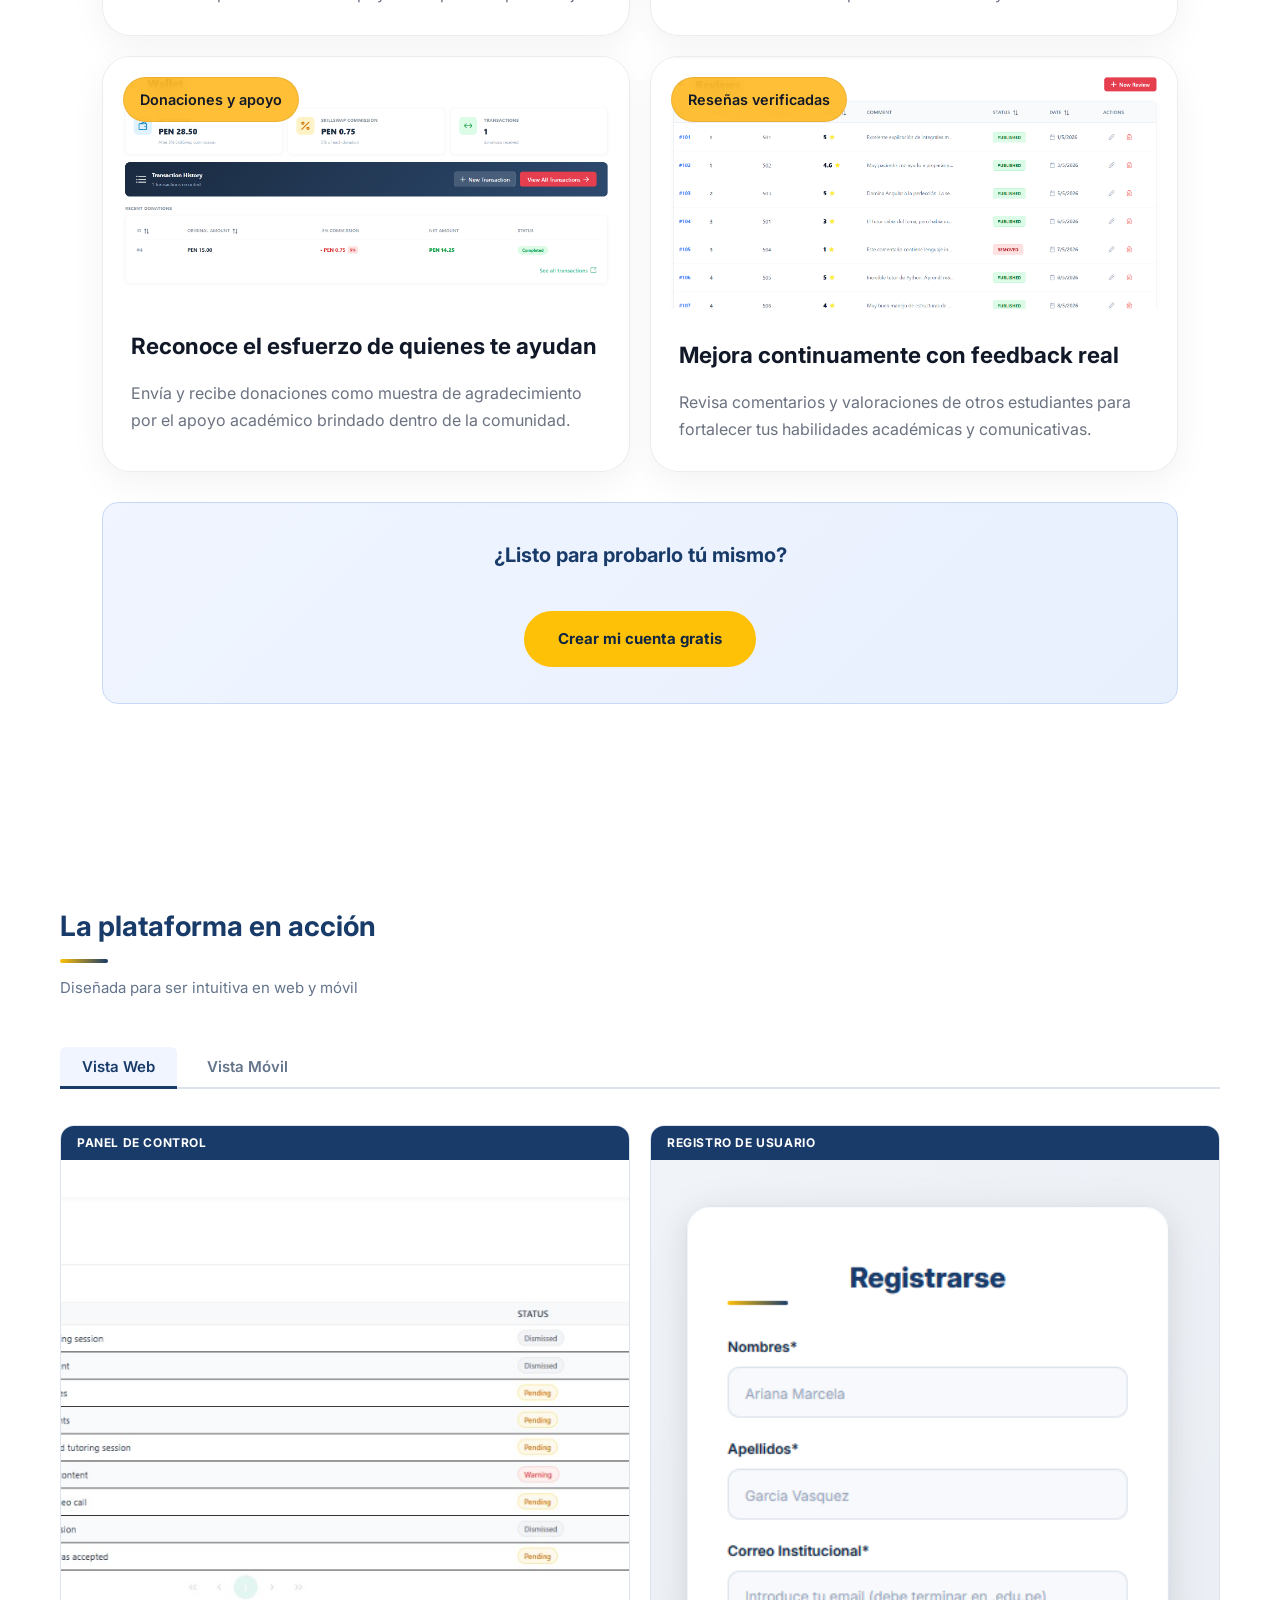
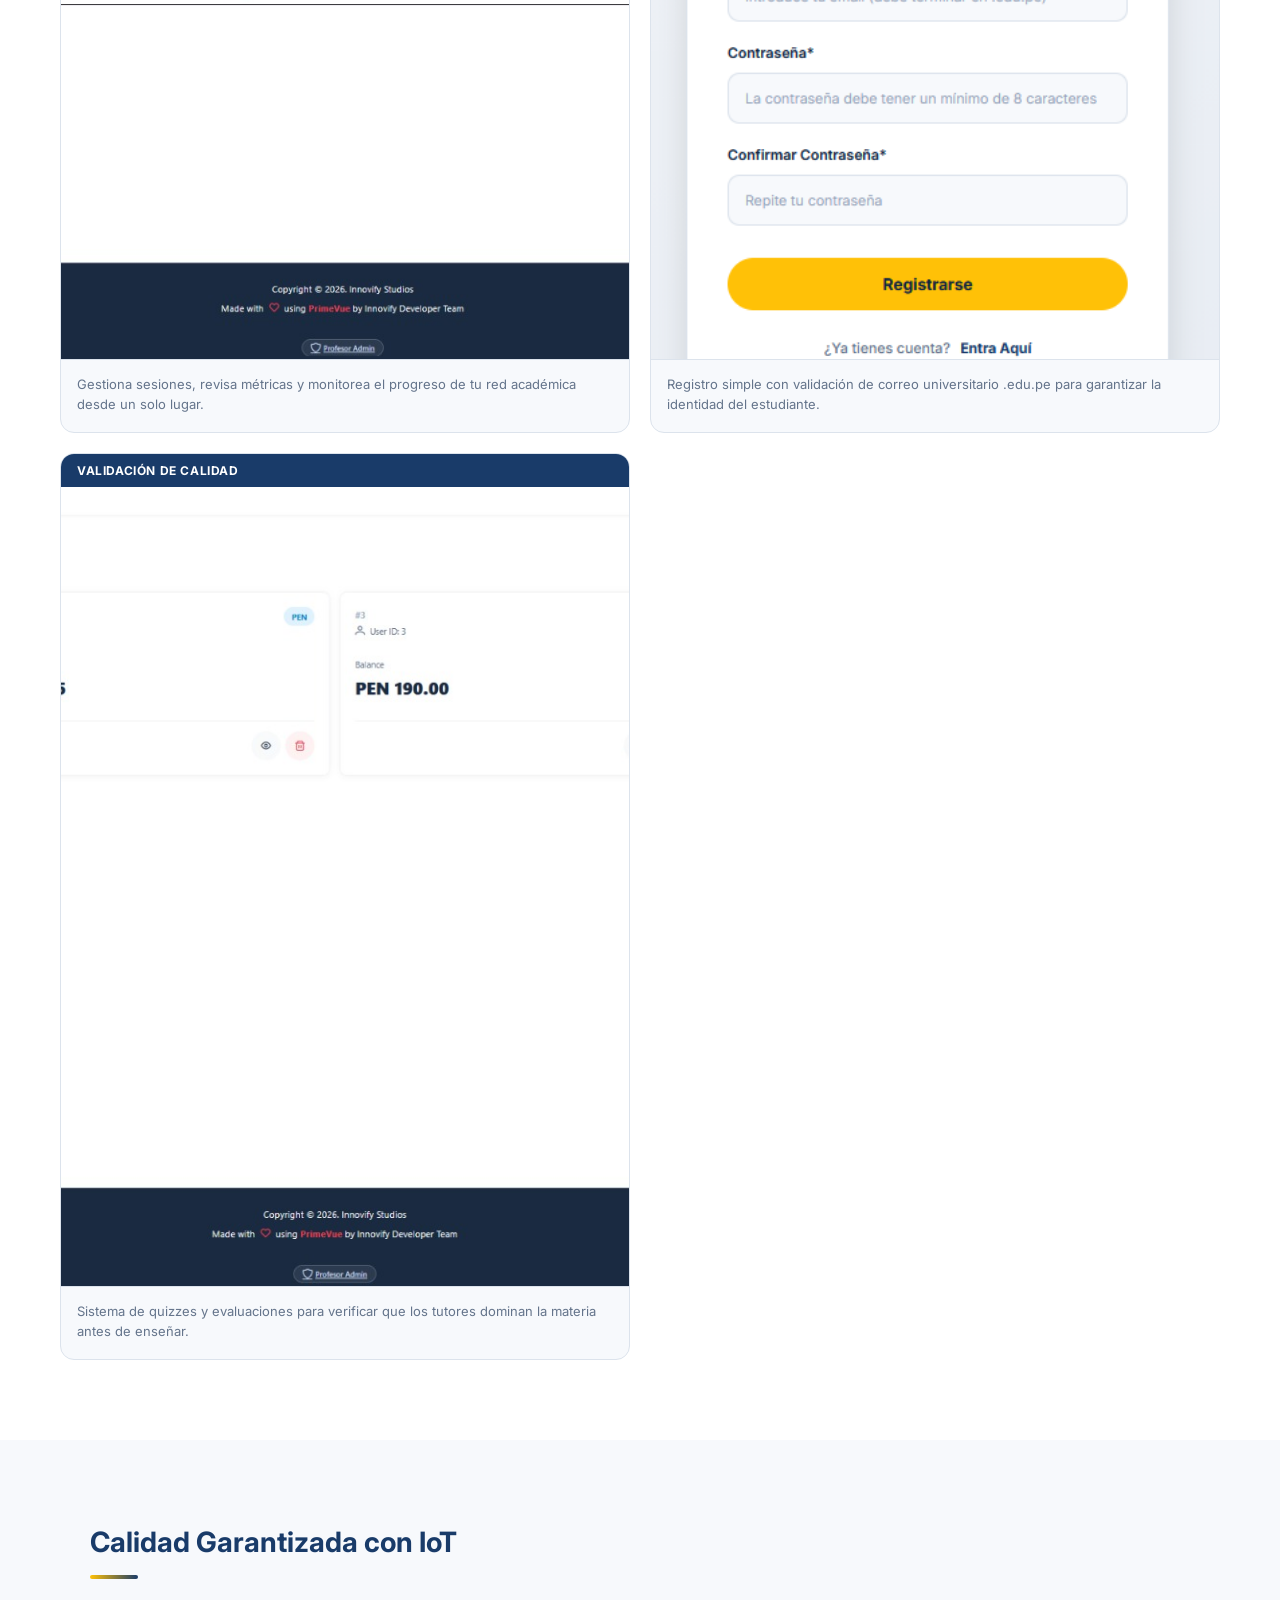
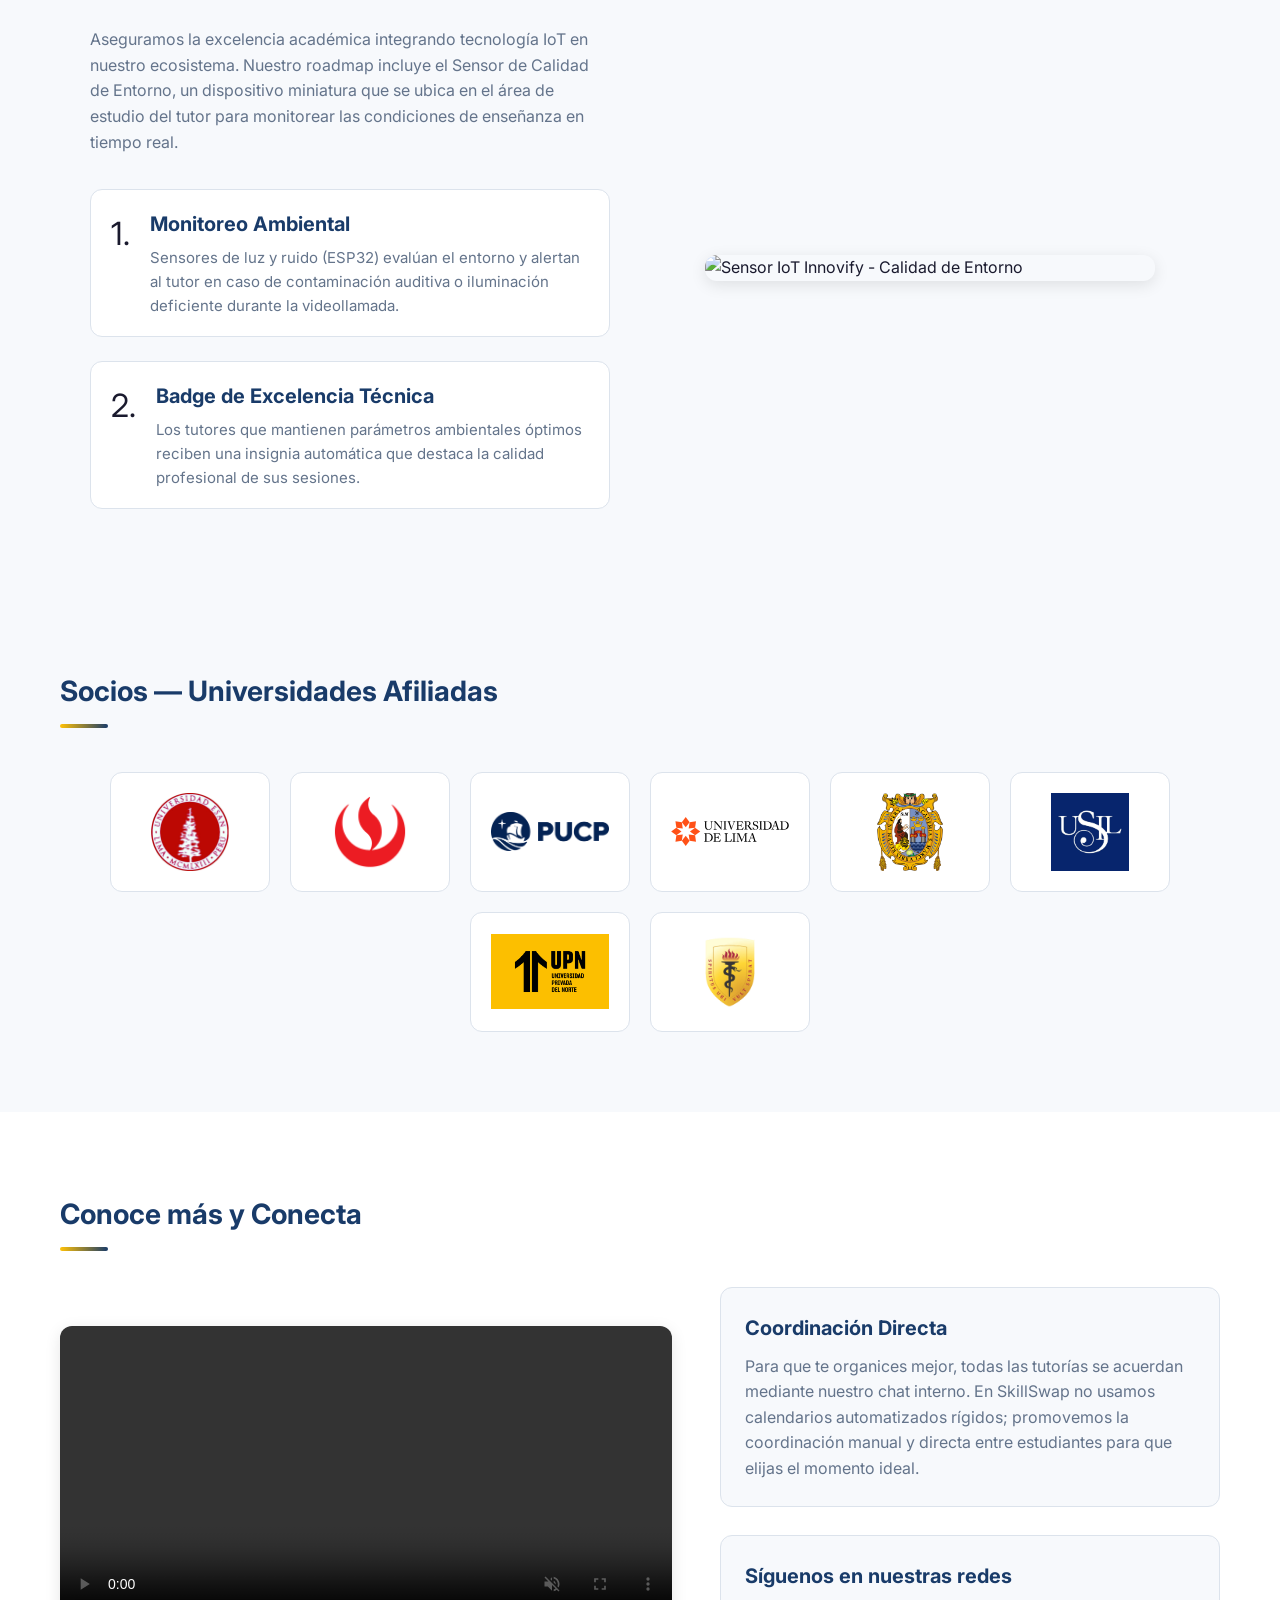
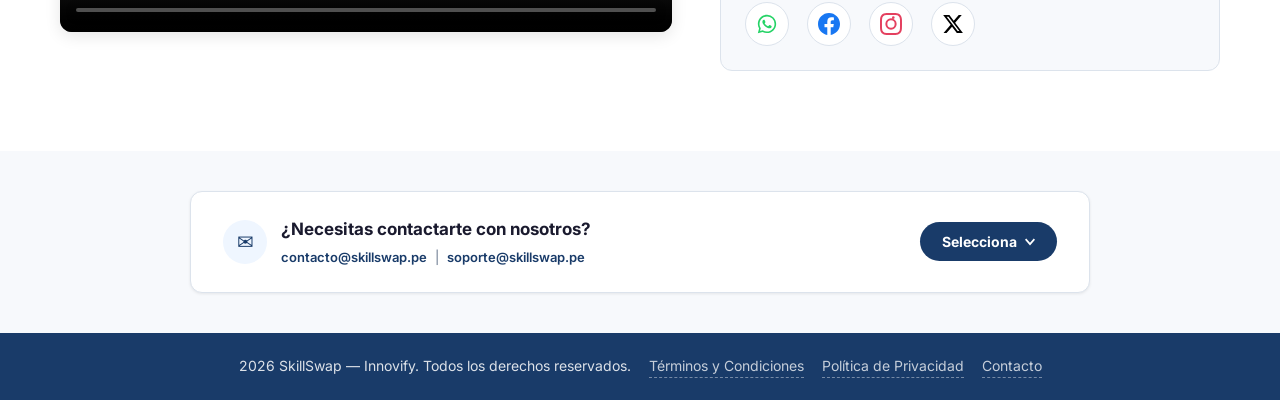
==== commit 951d9b5c: "actualizando informe" ====
--- a/public/index.html
+++ b/public/index.html
@@ -48,12 +48,12 @@
           <li><a href="sites/aboutUs.html" data-i18n="nav-sobre-nosotros">Sobre nosotros</a></li>
 
           <li> 
-            <a href="sites/login.html">
+            <a href="https://skillswap-app-web.web.app/login">
               <button class="btn-iniciarsesion" data-i18n="nav-login">Iniciar Sesión</button>
             </a>
           </li>
           <li>
-            <a href="sites/signup.html">
+            <a href="https://skillswap-app-web.web.app/register">
               <button class="btn-registrase" data-i18n="nav-register">Registrarse</button>
             </a>
           </li>
@@ -725,6 +725,9 @@
           <a href="archivos/TerminosCondiciones.pdf" class="terminos-condiciones" data-i18n="footer-terms">
             Términos y Condiciones
           </a>
+          <a href="archivos/PoliticaPrivacidad.pdf" class="terminos-condiciones" data-i18n="footer-privacy">
+            Política de Privacidad
+          </a>
           <a href="mailto:contacto@skillswap.pe" class="terminos-condiciones" data-i18n="footer-contact">
             Contacto
           </a>
@@ -900,6 +903,7 @@
           /* Footer */
           "footer-text":    "2026 SkillSwap — Innovify. Todos los derechos reservados.",
           "footer-terms":   "Términos y Condiciones",
+          "footer-privacy": "Política de Privacidad",
           "footer-contact": "Contacto",
         },
 
@@ -1037,6 +1041,7 @@
           /* Footer */
           "footer-text":    "2026 SkillSwap — Innovify. All rights reserved.",
           "footer-terms":   "Terms and Conditions",
+          "footer-privacy": "Privacy Policy",
           "footer-contact": "Contact",
         }
       };
